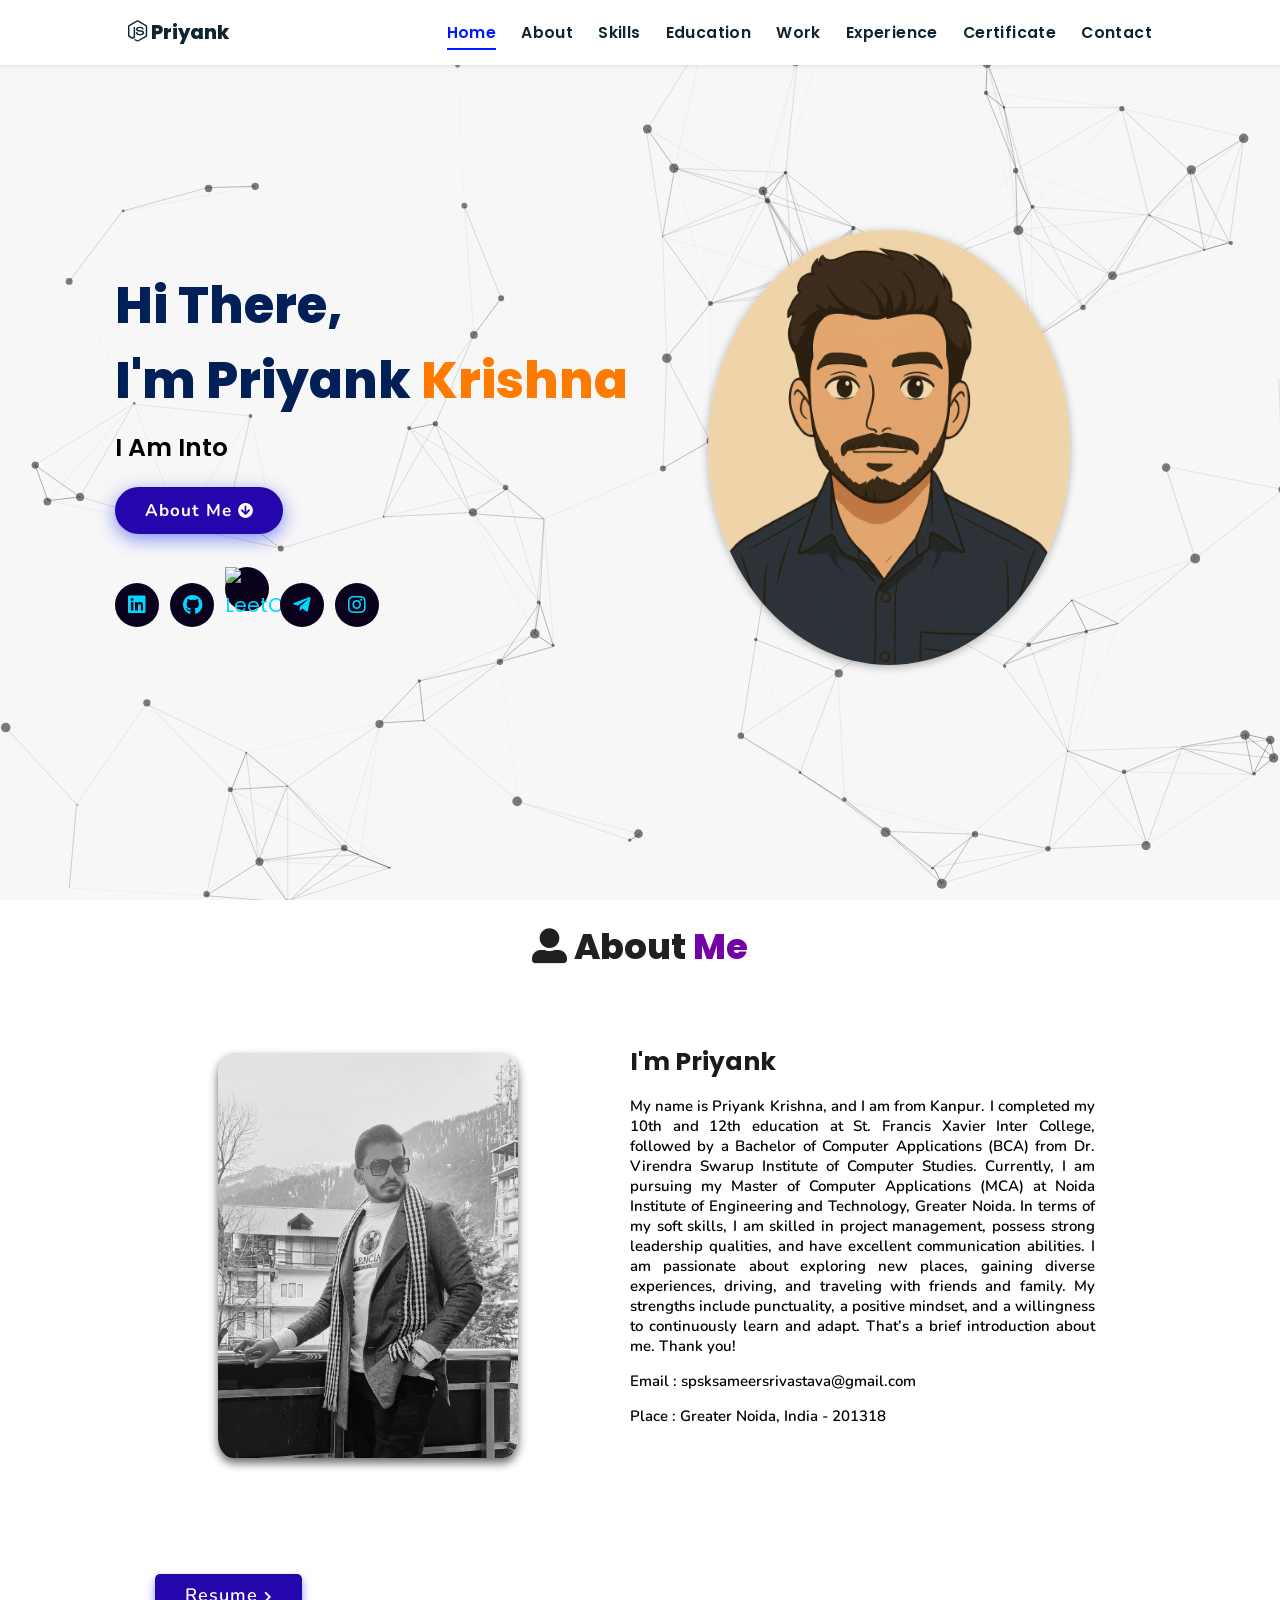
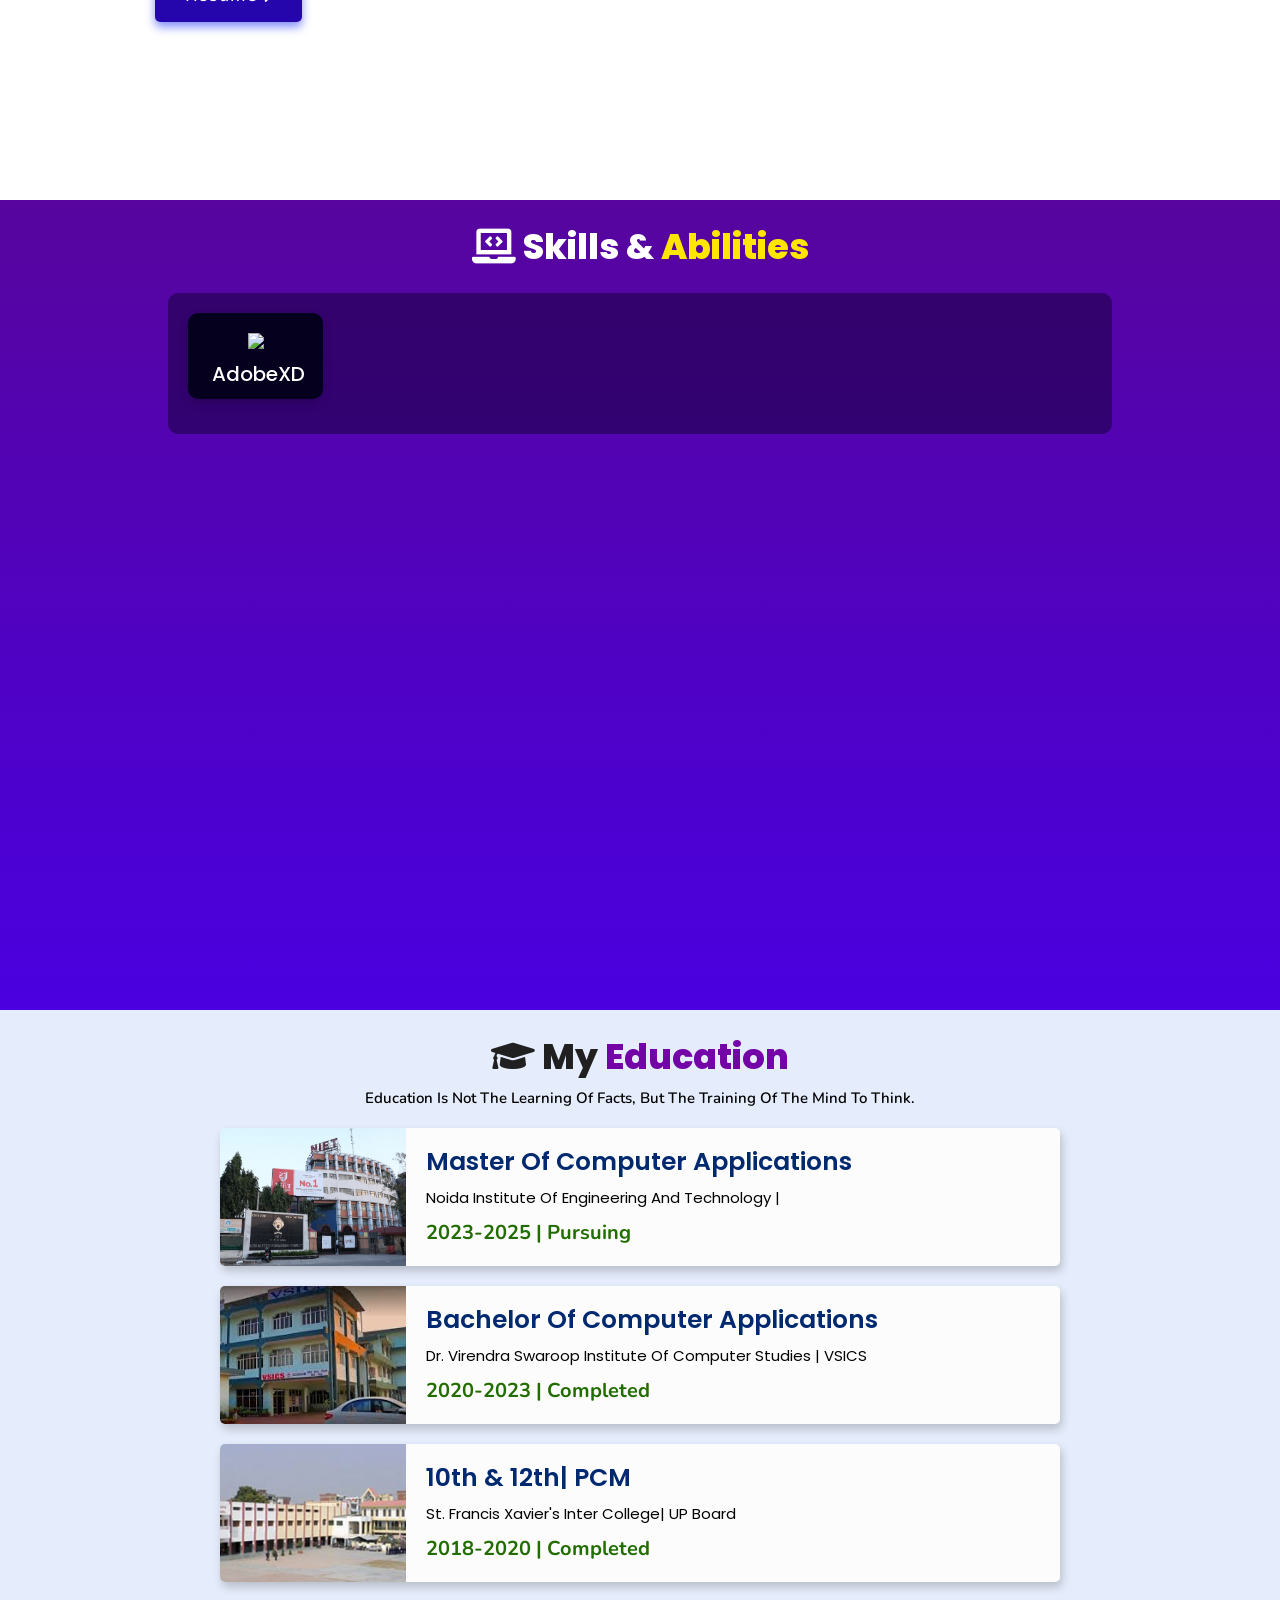
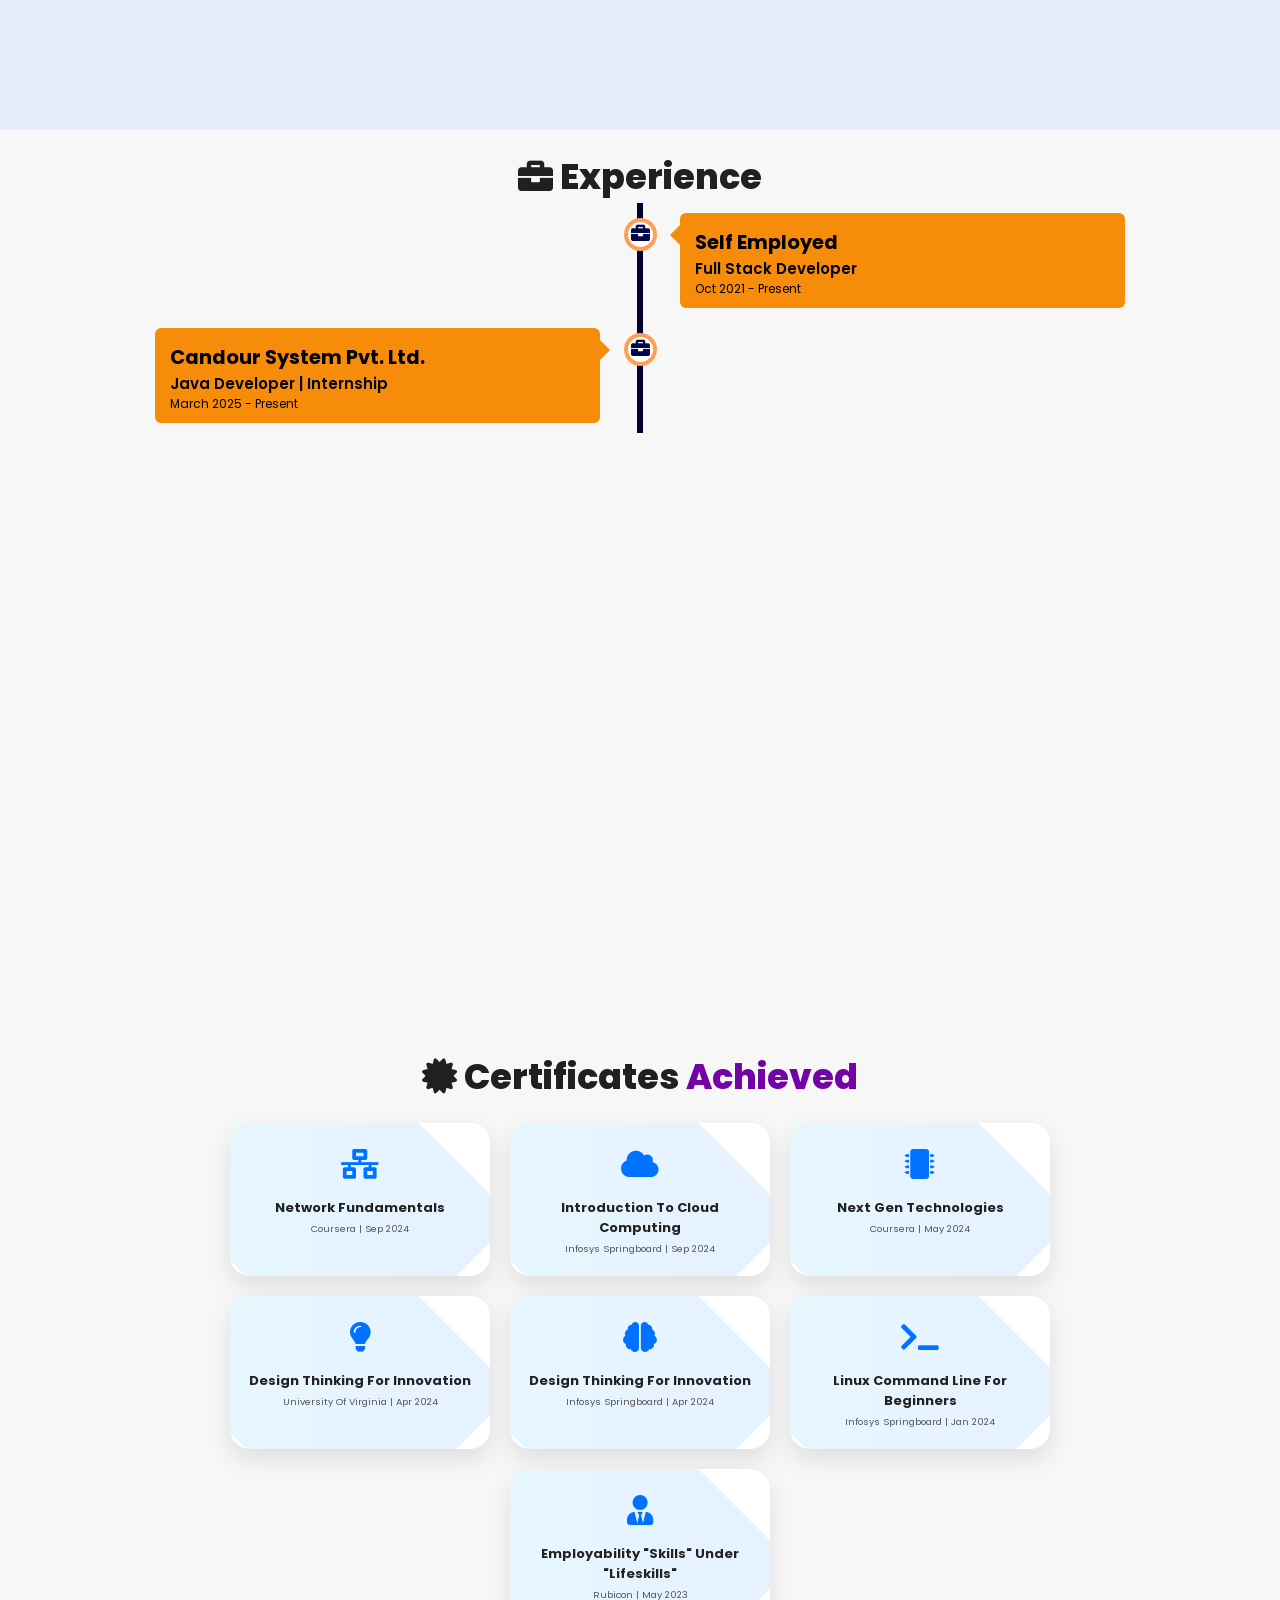
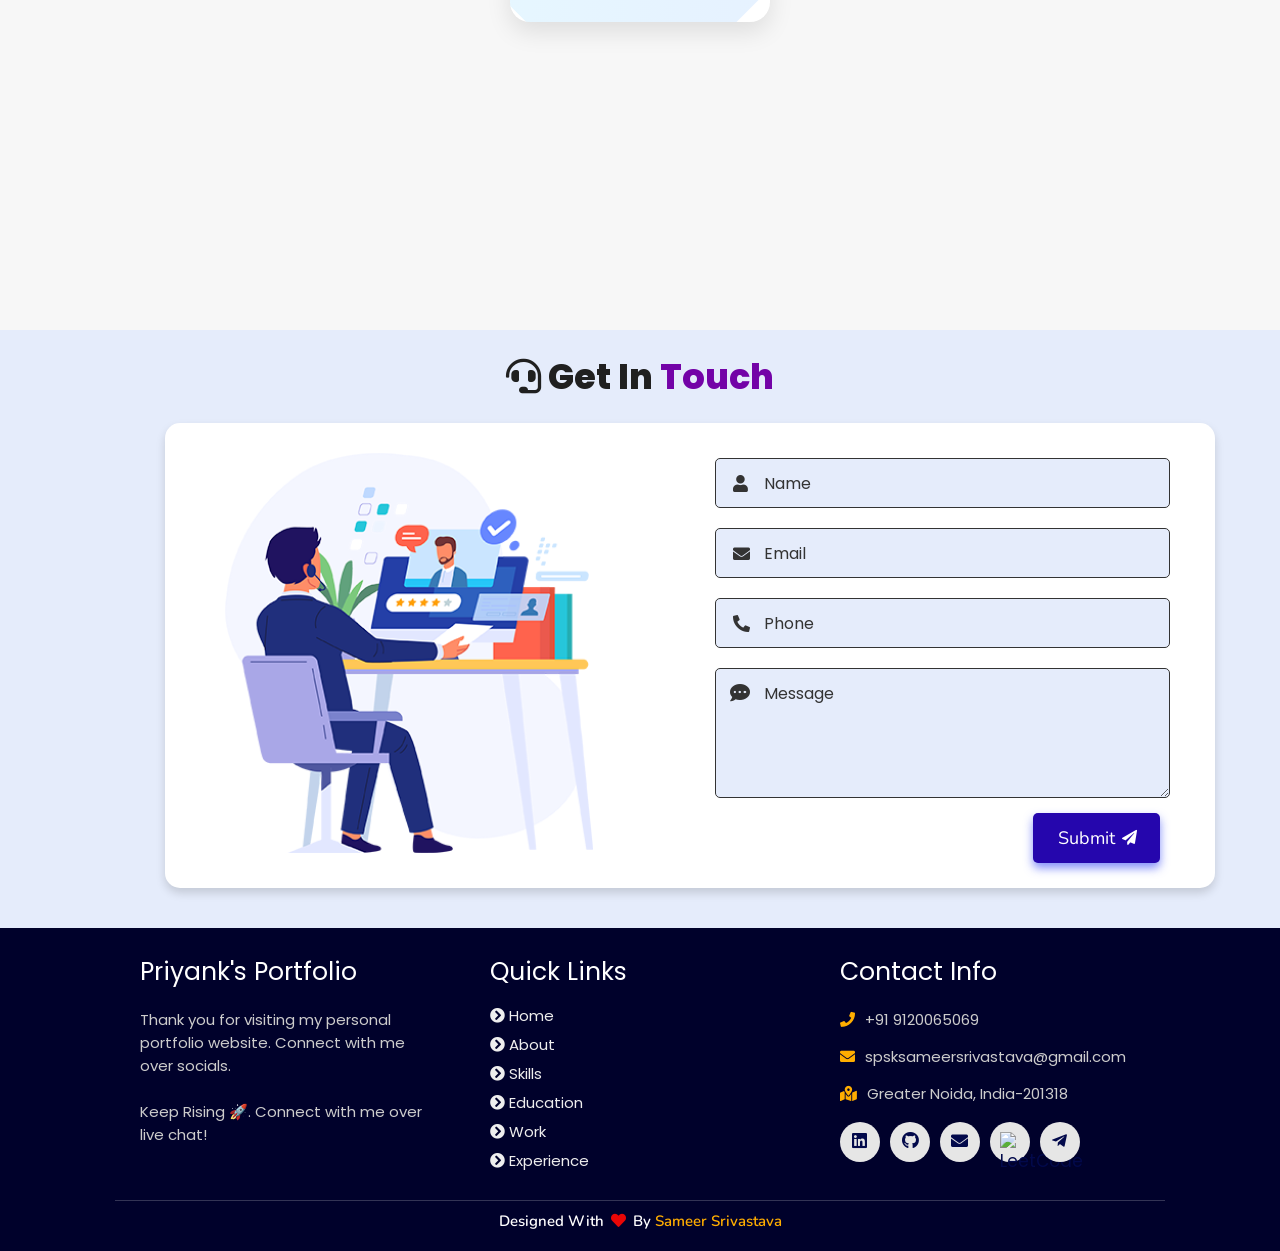
==== index.html @ 1ceea493 "Initail Comment" ====
<!DOCTYPE html>
<html lang="en">
  <head>
    <meta charset="UTF-8" />
    <meta http-equiv="X-UA-Compatible" content="IE=edge" />
    <meta name="viewport" content="width=device-width, initial-scale=1.0" />
    <meta
      name="keywords"
      content="Priyank Krishna, portfolio, Priyank, full stack dev, personal portfolio lifecodes, portfolio design, portfolio website, personal portfolio"
    />
    <meta
      name="description"
      content="Welcome to Priyank's Portfolio. Full-Stack Developer and Web Developer and "
    />
    <!-- Custom CSS -->
    <link rel="stylesheet" href="./assets/css/style.css" />
    <!-- Font Awesome -->
    <link
      rel="stylesheet"
      href="https://cdnjs.cloudflare.com/ajax/libs/font-awesome/5.15.3/css/all.min.css"
      integrity="sha512-iBBXm8fW90+nuLcSKlbmrPcLa0OT92xO1BIsZ+ywDWZCvqsWgccV3gFoRBv0z+8dLJgyAHIhR35VZc2oM/gI1w=="
      crossorigin="anonymous"
      referrerpolicy="no-referrer"
    />
    <!-- Favicon -->
    <link
      id="favicon"
      rel="shortcut icon"
      href="./assets/images/favicon.png"
      type="image/x-png"
    />
    <title>Portfolio | Priyank Krishna</title>
  </head>
  <body>
    <!-- pre loader -->
    <!--<div class="loader-container">
  <img draggable="false" src="./assets/images/preloader.gif" alt="">
</div>-->

    <!-- navbar starts -->
    <header>
      <a href="#" class="logo"><i class="fab fa-node-js"></i> Priyank</a>

      <div id="menu" class="fas fa-bars"></div>
      <nav class="navbar">
        <ul>
          <li><a class="active" href="#home">Home</a></li>
          <li><a href="#about">About</a></li>
          <li><a href="#skills">Skills</a></li>
          <li><a href="#education">Education</a></li>
          <li><a href="#work">Work</a></li>
          <li><a href="#experience">Experience</a></li>
          <li><a href="#certificate">Certificate</a></li>
          <li><a href="#contact">Contact</a></li>
        </ul>
      </nav>
    </header>
    <!-- navbar ends -->

    <!-- hero section starts -->
    <section class="home" id="home">
      <div id="particles-js"></div>

      <div class="content">
        <h2>
          Hi There,<br />
          I'm Priyank <span>Krishna</span>
        </h2>
        <p>i am into <span class="typing-text"></span></p>
        <a href="#about" class="btn"
          ><span>About Me</span>
          <i class="fas fa-arrow-circle-down"></i>
        </a>
        <div class="socials">
          <ul class="social-icons">
            <li>
              <a
                class="linkedin"
                aria-label="LinkedIn"
                href="https://www.linkedin.com/in/priyank-krishna-/"
                target="_blank"
                ><i class="fab fa-linkedin"></i
              ></a>
            </li>
            <li>
              <a
                class="github"
                aria-label="GitHub"
                href="https://github.com/Priyank-Krishna"
                target="_blank"
                ><i class="fab fa-github"></i
              ></a>
            </li>
            <li>
              <a
                class="leetcode"
                aria-label="LeetCode"
                href="https://leetcode.com/u/priyankklrishna/"
                target="_blank"
              >
                <img
                  src="https://upload.wikimedia.org/wikipedia/commons/1/19/LeetCode_logo_black.png"
                  alt="LeetCode"
                  style="width: 20px; height: 20px"
                />
              </a>
            </li>

            <li>
              <a
                class="telegram"
                aria-label="Telegram"
                href="https://t.me/lifecode5"
                target="_blank"
                ><i class="fab fa-telegram-plane"></i
              ></a>
            </li>
            <li>
              <a
                class="instagram"
                aria-label="Instagram"
                href="https://www.instagram.com/priyank_krishna_16?igsh=a3lndGtyMGg0MXRq"
                target="_blank"
                ><i class="fab fa-instagram"></i
              ></a>
            </li>
          </ul>
        </div>
      </div>
      <div class="image">
        <img
          draggable="false"
          class="tilt"
          src="./assets/images/hero.png"
          alt=""
        />
      </div>
    </section>
    <!-- hero section ends -->

    <!-- about section starts -->
    <section class="about" id="about">
      <h2 class="heading">
        <i class="fas fa-user-alt"></i> About <span>Me</span>
      </h2>

      <div class="row">
        <div class="image">
          <img
            draggable="false"
            class="tilt"
            src="./assets/images/profile4.jpg"
            alt="priyank"
          />
        </div>
        <div class="content">
          <h3>I'm Priyank</h3>
          <span class="tag"></span>

          <p style="text-align: justify;">
            My name is Priyank Krishna, and I am from Kanpur. I completed my
            10th and 12th education at St. Francis Xavier Inter College,
            followed by a Bachelor of Computer Applications (BCA) from Dr.
            Virendra Swarup Institute of Computer Studies. Currently, I am
            pursuing my Master of Computer Applications (MCA) at Noida Institute
            of Engineering and Technology, Greater Noida. In terms of my soft
            skills, I am skilled in project management, possess strong
            leadership qualities, and have excellent communication abilities. I
            am passionate about exploring new places, gaining diverse
            experiences, driving, and traveling with friends and family. My
            strengths include punctuality, a positive mindset, and a willingness
            to continuously learn and adapt. That’s a brief introduction about
            me. Thank you!
          </p>

            <div class="box">
              <p><span> Email : </span> spsksameersrivastava@gmail.com</p>
              <p><span> Place : </span> Greater Noida, India - 201318</p>
            </div>
          </div>

          <div class="resumebtn">
            <a
              href="https://drive.google.com/file/d/1qrjQkfUd9bnwvWEM8-CC9hZzn5_2dn0U/view?usp=drive_link"
              target="_blank"
              class="btn"
              ><span>Resume</span>
              <i class="fas fa-chevron-right"></i>
            </a>
          </div>
        </div>
      </div>
    </section>
   
    <!-- about section ends -->

 <section class="skills" id="skills">

    <h2 class="heading"><i class="fas fa-laptop-code"></i> Skills & <span>Abilities</span></h2>

    <div class="container">
          <div class="row" id="skillsContainer">

            <div class="bar">
              <div class="info">
                <img src="https://img.icons8.com/color/48/000000/adobe-xd.png"/>
                <span>AdobeXD</span>
              </div>
            </div>

      </div>
</section>
    <!-- skills section ends -->

    <!-- education section starts -->
    <section class="education" id="education">

  <h1 class="heading"><i class="fas fa-graduation-cap"></i> My <span>Education</span></h1>

    <p class="qoute">Education is not the learning of facts, but the training of the mind to think.</p>

    <div class="box-container">

    <div class="box">
        <div class="image">
        <img draggable="false" src="./assets/images/educat/college.jpg" alt="">
        </div>
        <div class="content">
        <h3>Master of Computer Applications</h3>
        <p>Noida Institute Of Engineering And Technology | </p>
        <h4>2023-2025 | Pursuing</h4>
        </div>
        
    </div>
    <div class="box">
      <div class="image">
      <img draggable="false" src="./assets/images/educat/school.jpeg" alt="">
      </div>
      <div class="content">
      <h3>Bachelor of Computer Applications</h3>
      <p>Dr. Virendra Swaroop Institute Of Computer Studies | VSICS</p>
      <h4>2020-2023 | Completed</h4>
      </div>
      
  </div>

    <div class="box">
      <div class="image">
      <img draggable="false" src="./assets/images/educat/xaviour.jpg" alt="">
      </div>
      <div class="content">
      <h3>10th & 12th| PCM</h3>
      <p>St. Francis Xavier's Inter College| UP Board</p>
      <h4>2018-2020 | Completed</h4>
      </div>
    </div>

</div>
</section>
    <!-- education section ends -->

    <!-- work project section starts
    <section class="work" id="work">

  <h2 class="heading"><i class="fas fa-laptop-code"></i> Projects <span>Made</span></h2>

  <div class="box-container">

    <div class="box tilt">
      <img draggable="false" src="./assets/images/projects/portfolio1.PNG" alt="" />
      <div class="content">
        <div class="tag">
        <h3>Portfolio Website</h3>
        </div>
        <div class="desc">
          <p>Personal portfolio website. Don't need much info about it, just scroll down. You're here only!</p>
          <div class="btns">
            <a href="#" class="btn" target="_blank"><i class="fas fa-eye"></i> View</a>
            <a href="https://github.com/jigar-sable/Portfolio-Website" class="btn" target="_blank">Code <i class="fas fa-code"></i></a>
          </div>
        </div>
      </div>
    </div>

</div>

<div class="viewall">
  <a href="/projects" class="btn"><span>View All</span>
    <i class="fas fa-arrow-right"></i>
</a>
</div>

</section>  -->
    <!-- work project section ends -->

<section class="experience" id="experience">

    <h2 class="heading"><i class="fas fa-briefcase"></i> Experience </h2>

    <div class="timeline">

      <div class="container right">
        <div class="content">
          <div class="tag">
            <h2>Self Employed</h2>
          </div>
          <div class="desc">
              <h3>Full Stack Developer</h3>
              <p>Oct 2021 - present</p>
          </div>
        </div>
      </div>

      <div class="container left">
        <div class="content">
          <div class="tag">
            <h2>Candour System Pvt. Ltd.</h2>
          </div>
          <div class="desc">
              <h3>Java Developer | Internship</h3>
              <p>March 2025 - Present</p>
          </div>
        </div>
      </div>
      </div>
  
    </section>

    <!-- experience section ends -->

    <!-- certificates section starts -->
     <section class="Certificate" id="Certificate">

  <h2 class="heading"><i class="fas fa-certificate"></i> Certificates <span>Achieved</span></h2>

  <div class="certificates-container">

    <div class="certificate-card" data-aos="zoom-in" data-aos-delay="100">
      <div class="icon"><i class="fas fa-network-wired"></i></div>
      <div class="info">
        <h3>Network Fundamentals</h3>
        <p>Coursera | Sep 2024</p>
      </div>
    </div>

    <div class="certificate-card" data-aos="zoom-in-up" data-aos-delay="150">
      <div class="icon"><i class="fas fa-cloud"></i></div>
      <div class="info">
        <h3>Introduction to Cloud Computing</h3>
        <p>Infosys Springboard | Sep 2024</p>
      </div>
    </div>

    <div class="certificate-card" data-aos="zoom-in-left" data-aos-delay="200">
      <div class="icon"><i class="fas fa-microchip"></i></div>
      <div class="info">
        <h3>Next Gen Technologies</h3>
        <p>Coursera | May 2024</p>
      </div>
    </div>

    <div class="certificate-card" data-aos="zoom-in-right" data-aos-delay="250">
      <div class="icon"><i class="fas fa-lightbulb"></i></div>
      <div class="info">
        <h3>Design Thinking for Innovation</h3>
        <p>University of Virginia | Apr 2024</p>
      </div>
    </div>

    <div class="certificate-card" data-aos="zoom-in-up" data-aos-delay="300">
      <div class="icon"><i class="fas fa-brain"></i></div>
      <div class="info">
        <h3>Design Thinking for Innovation</h3>
        <p>Infosys Springboard | Apr 2024</p>
      </div>
    </div>

    <div class="certificate-card" data-aos="zoom-in" data-aos-delay="350">
      <div class="icon"><i class="fas fa-terminal"></i></div>
      <div class="info">
        <h3>Linux Command Line for Beginners</h3>
        <p>Infosys Springboard | Jan 2024</p>
      </div>
    </div>

    <div class="certificate-card" data-aos="zoom-in-left" data-aos-delay="400">
      <div class="icon"><i class="fas fa-user-tie"></i></div>
      <div class="info">
        <h3>Employability "Skills" under "Lifeskills"</h3>
        <p>Rubicon | May 2023</p>
      </div>
    </section>
      
    


<!-- contact section starts -->
<section class="contact" id="contact">
  
  <h2 class="heading"><i class="fas fa-headset"></i> Get in <span>Touch</span></h2>

  <div class="container">
    <div class="content">
      <div class="image-box">
        <img draggable="false" src="./assets/images/contact1.png" alt="">
      </div>
    <form id="contact-form">
      
      <div class="form-group">
        <div class="field">
          <input type="text" name="name" placeholder="Name" required>
          <i class='fas fa-user'></i>
        </div>
        <div class="field">
          <input type="text" name="email" placeholder="Email" required>
          <i class='fas fa-envelope'></i>
        </div>
        <div class="field">
          <input type="text" name="phone" placeholder="Phone">
          <i class='fas fa-phone-alt'></i>
        </div>
        <div class="message">
        <textarea placeholder="Message" name="message" required></textarea>
        <i class="fas fa-comment-dots"></i>
        </div>
        </div>
      <div class="button-area">
        <button type="submit">
          Submit <i class="fa fa-paper-plane"></i></button>
      </div>
    </form>
  </div>
  </div>
</section>
<!-- contact section ends -->

    <!-- footer section starts -->
     <section class="footer">

  <div class="box-container">

      <div class="box">
          <h3>Priyank's Portfolio</h3>
          <p>Thank you for visiting my personal portfolio website. Connect with me over socials. <br/> <br/> Keep Rising 🚀. Connect with me over live chat!</p>
      </div>

      <div class="box">
          <h3>quick links</h3>
          <a href="#home"><i class="fas fa-chevron-circle-right"></i> home</a>
          <a href="#about"><i class="fas fa-chevron-circle-right"></i> about</a>
          <a href="#skills"><i class="fas fa-chevron-circle-right"></i> skills</a>
          <a href="#education"><i class="fas fa-chevron-circle-right"></i> education</a>
          <a href="#work"><i class="fas fa-chevron-circle-right"></i> work</a>
          <a href="#experience"><i class="fas fa-chevron-circle-right"></i> experience</a>
      </div>

      <div class="box">
          <h3>contact info</h3>
          <p> <i class="fas fa-phone"></i>+91 9120065069</p>
          <p> <i class="fas fa-envelope"></i>spsksameersrivastava@gmail.com</p>
          <p> <i class="fas fa-map-marked-alt"></i>Greater Noida, India-201318</p>
          <div class="share">

              <a href="https://www.linkedin.com/in/priyank-krishna/" class="fab fa-linkedin" aria-label="LinkedIn" target="_blank"></a>
              <a href="https://github.com/Priyank-Krishna" class="fab fa-github" aria-label="GitHub" target="_blank"></a>
              <a href="https://mail.google.com/mail/u/1/#inbox" class="fas fa-envelope" aria-label="Mail" target="_blank"></a>
              <a class="leetcode" aria-label="LeetCode" href="https://leetcode.com/your-username" target="_blank">
                <img src="https://upload.wikimedia.org/wikipedia/commons/1/19/LeetCode_logo_black.png" alt="LeetCode" style="width:20px; height:20px;">
              </a>
            </li>
              <a href="https://t.me/lifecode5" class="fab fa-telegram-plane" aria-label="Telegram" target="_blank"></a>
          </div>
      </div>
  </div>

  <h1 class="credit">Designed with <i class="fa fa-heart pulse"></i> by <a href="https://www.linkedin.com/in/priyank-krishna-"> Sameer Srivastava</a></h1>

</section>
    <!-- footer section ends -->

    <!-- scroll top btn -->
    <a
      href="#home"
      aria-label="ScrollTop"
      class="fas fa-angle-up"
      id="scroll-top"
    ></a>
    <!-- scroll back to top -->

    <!-- ==== ALL MAJOR JAVASCRIPT CDNS STARTS ==== -->
    <!-- jquery cdn -->
    <script
      src="https://cdnjs.cloudflare.com/ajax/libs/jquery/3.6.0/jquery.min.js"
      integrity="sha512-894YE6QWD5I59HgZOGReFYm4dnWc1Qt5NtvYSaNcOP+u1T9qYdvdihz0PPSiiqn/+/3e7Jo4EaG7TubfWGUrMQ=="
      crossorigin="anonymous"
      referrerpolicy="no-referrer"
    ></script>

    <!-- typed.js cdn -->
    <script
      src="https://cdnjs.cloudflare.com/ajax/libs/typed.js/2.0.5/typed.min.js"
      integrity="sha512-1KbKusm/hAtkX5FScVR5G36wodIMnVd/aP04af06iyQTkD17szAMGNmxfNH+tEuFp3Og/P5G32L1qEC47CZbUQ=="
      crossorigin="anonymous"
      referrerpolicy="no-referrer"
    ></script>

    <!-- particle.js links -->
    <script src="./assets/js/particles.min.js"></script>
    <script src="./assets/js/app.js"></script>

    <!-- vanilla tilt.js links -->
    <script
      src="https://cdnjs.cloudflare.com/ajax/libs/vanilla-tilt/1.7.0/vanilla-tilt.min.js"
      integrity="sha512-SttpKhJqONuBVxbRcuH0wezjuX+BoFoli0yPsnrAADcHsQMW8rkR84ItFHGIkPvhnlRnE2FaifDOUw+EltbuHg=="
      crossorigin="anonymous"
      referrerpolicy="no-referrer"
    ></script>

    <!-- scroll reveal anim -->
    <script src="https://unpkg.com/scrollreveal"></script>

    <script
      type="text/javascript"
      src="https://cdn.jsdelivr.net/npm/emailjs-com@3/dist/email.min.js"
    ></script>

    <!-- ==== ALL MAJOR JAVASCRIPT CDNS ENDS ==== -->

    <script src="./assets/js/script.js"></script>
  </body>
</html>
---- assets/css/style.css ----
@import url("https://fonts.googleapis.com/css2?family=Poppins:wght@400;600;700&display=swap");
@import url("https://fonts.googleapis.com/css2?family=Nunito:ital,wght@0,300;0,400;0,600;0,700;1,300;1,400&display=swap");

* {
  margin: 0;
  padding: 0;
  box-sizing: border-box;
  text-decoration: none;
  outline: none;
  border: none;
  text-transform: capitalize;
  transition: all 0.2s linear;
}
html {
  font-size: 62.5%;
  overflow-x: hidden;
  scroll-behavior: smooth;
}
body {
  background: #f7f7f7;
  font-family: "Poppins", sans-serif;
}

*::selection {
  background: #2b3dda;
  color: #fff;
}

html {
  font-size: 62.5%;
  overflow-x: hidden;
}
html::-webkit-scrollbar {
  width: 0.8rem;
}
html::-webkit-scrollbar-track {
  background: rgb(235, 202, 245);
}
html::-webkit-scrollbar-thumb {
  background: #420177;
}

/* pre loader start */
.loader-container {
  position: fixed;
  top: 0;
  left: 0;
  z-index: 10000;
  background: #e6eff1;
  display: flex;
  align-items: center;
  justify-content: center;
  height: 100%;
  width: 100%;
}
.loader-container.fade-out {
  top: -120%;
}
/* pre loader end */

/* navbar starts */
header {
  position: fixed;
  top: 0;
  left: 0;
  right: 0;
  z-index: 1000;
  display: flex;
  align-items: center;
  justify-content: space-between;
  padding: 1.7rem 10%;
  height: 6.5rem;
  background-color: #fff;
  box-shadow: 0 1px 4px rgba(146, 161, 176, 0.3);
}
section {
  min-height: 100vh;
  padding: 2rem 9%;
}
.heading {
  font-size: 3.5rem;
  color: rgb(32, 32, 32);
  font-weight: 800;
  text-align: center;
}
.heading span {
  color: rgb(115, 3, 167);
}
header .logo {
  font-size: 1.9rem;
  font-weight: 800;
  text-decoration: none;
  color: #0e2431;
}
header .logo i {
  font-size: 2.2rem;
}
header .logo:hover {
  color: #fc8c05;
}
header .navbar ul {
  list-style: none;
  display: flex;
  justify-content: center;
  align-items: center;
}
header .navbar li {
  margin-left: 2.5rem;
}
header .navbar ul li a {
  font-size: 1.57rem;
  color: #0e2431;
  font-weight: 600;
  text-decoration: none;
  letter-spacing: 0.04rem;
  transition: 0.2s;
}
header .navbar ul li a.active,
header .navbar ul li a:hover {
  color: #011aff;
  border-bottom: 0.2rem solid #011aff;
  padding: 0.5rem 0;
}
/* navbar ends */

/* hamburger icon starts*/
#menu {
  font-size: 3rem;
  cursor: pointer;
  color: rgb(24, 2, 63);
  display: none;
}
@media (max-width: 768px) {
  #menu {
    display: block;
  }
  header .navbar {
    position: fixed;
    top: 6.5rem;
    right: -120%;
    width: 75%;
    height: 100%;
    text-align: left;
    align-items: flex-start;
    background-color: #0e0f31;
  }
  header .navbar ul {
    flex-flow: column;
    padding: 1rem;
  }
  header .navbar ul li {
    text-align: center;
    width: 100%;
    margin: 1rem 0;
    border-radius: 0.5rem;
    width: 26rem;
  }
  header .navbar ul li a {
    display: block;
    padding: 1rem;
    text-align: left;
    color: #fff;
    font-size: 2rem;
  }
  header .navbar ul li a.active,
  header .navbar ul li a:hover {
    padding: 1rem;
    color: #fff;
    border-radius: 0.5rem;
    border-bottom: 0.5rem solid #011aff;
  }
  .fa-times {
    transform: rotate(180deg);
  }
  header .navbar.nav-toggle {
    right: 0;
  }
}
/* hamburger icon ends */

/* hero section starts*/
.home {
  position: relative;
  display: flex;
  flex-wrap: wrap;
  gap: 1.5rem;
  min-height: 100vh;
  align-items: center;
}
.home #particles-js {
  position: absolute;
  top: 0;
  left: 0;
  height: 100%;
  width: 100%;
}
.home::before {
  content: "";
  position: absolute;
  top: 0;
  left: 0;
  height: 100%;
  width: 100%;
}
.home .content {
  flex: 1 1 40rem;
  padding-top: 1rem;
  z-index: 1;
}
.home .image {
  flex: 1 1 40rem;
  z-index: 1;
}
.home .image img {
  width: 70%;
  margin-left: 6rem;
  border-radius: 50%;
  box-shadow: 0 2px 8px rgba(0, 0, 0, 0.3);
  cursor: pointer;
}
.home .image img:hover {
  box-shadow: 0 5px 15px rgba(0, 0, 0, 0.5);
}
.home .content h2 {
  font-size: 5rem;
  font-weight: 800;
  color: #002057;
}
.home .content h2 span {
  font-size: 5rem;
  font-weight: 800;
  color: #ff7b00;
}
.home .content p {
  font-size: 2.5rem;
  color: #000;
  font-weight: 600;
  padding: 1rem 0;
}
.home .content p span {
  font-size: 2.5rem;
  color: rgb(148, 8, 8);
  font-weight: 600;
  padding: 1rem 0;
}
.home .btn {
  margin-top: 1rem;
  position: absolute;
  line-height: 0;
  padding: 1.6rem 3rem;
  border-radius: 4em;
  transition: 0.5s;
  color: #fff;
  background: #2506ad;
  box-shadow: 0px 5px 18px rgba(48, 68, 247, 0.6);
  font-family: "Nunito", sans-serif;
}
.home .btn span {
  font-weight: 700;
  font-size: 1.7rem;
  letter-spacing: 0.1rem;
}
.home .btn i {
  margin-left: 0.3rem;
  font-size: 1.5rem;
  transition: 0.3s;
}
.home .btn:hover {
  background: #1a047e;
}
.home .btn:hover i {
  transform: translateX(5px);
}
/* social icons start */
.socials {
  position: relative;
  margin-top: 9rem;
}
.socials .social-icons {
  padding-left: 0;
  margin-bottom: 0;
  list-style: none;
}
.socials .social-icons li {
  display: inline-block;
  margin-bottom: 14px;
}
.social-icons a {
  font-size: 2rem;
  display: inline-block;
  line-height: 44px;
  color: #00d9ff;
  background-color: #09011b;
  width: 44px;
  height: 44px;
  text-align: center;
  margin-right: 8px;
  border-radius: 100%;
  -webkit-transition: all 0.2s linear;
  -o-transition: all 0.2s linear;
  transition: all 0.2s linear;
}
.social-icons a:active,
.social-icons a:focus,
.social-icons a:hover {
  color: #fff;
  background-color: #0685da;
}
.social-icons a.github:hover {
  background-color: #0e0e0e;
}
.social-icons a.twitter:hover {
  background-color: #00aced;
}
.social-icons a.linkedin:hover {
  background-color: #007bb6;
}
.social-icons a.dev:hover {
  background-color: #070707;
}
.social-icons a.instagram:hover {
  background-color: #ee00da;
}
/* social icons end */

/* hero media queries starts*/
@media (max-width: 450px) {
  .home .btn {
    margin: 4rem 0;
  }
  .socials {
    margin-top: 12rem;
  }
  .home .image img {
    margin-top: -12rem;
  }
  .home .content p {
    font-size: 2.2rem;
  }
  .home .content p span {
    font-size: 2.2rem;
  }
}
/* hero media queries ends*/
/* hero section end */

/* about section starts */
.about {
  background: rgb(255, 255, 255);
}
.about .row {
  display: flex;
  flex-direction: row;
  gap: 2rem;
  flex-wrap: wrap;
  padding: 4rem;
}
.about .row .image {
  text-align: center;
  flex: 1 1 35rem;
}
.about .row .image img {
  margin: 4rem;
  width: 30rem;
  height: auto;
  border-radius: 5%;
  box-shadow: 0 5px 10px rgba(0, 0, 0, 0.6);
  mix-blend-mode: luminosity;
  transition: 0.3s;
  cursor: pointer;
}
.about .row .image img:hover {
  mix-blend-mode: normal;
}
.about .row .content {
  flex: 1 1 45rem;
  padding: 3rem;
}
.about .row .content h3 {
  color: rgb(27, 27, 27);
  font-size: 2.5rem;
}
.about .row .content .tag {
  font-size: 1.4rem;
  color: #020133;
  font-weight: 600;
  margin-top: 1rem;
}
.about .row .content p {
  font-size: 1.5rem;
  margin-top: 1.5rem;
  font-family: "Nunito";
  font-weight: 600;
  text-transform: none;
}
.about .row .content .box-container {
  display: flex;
  flex-wrap: wrap;
  gap: 1.5rem;
  font-family: "Nunito";
  font-weight: 600;
}
.about .row .content .box-container .box p {
  text-transform: none;
}
.about .row .content .box-container .box p span {
  color: #011aff;
}
.resumebtn {
  margin-top: 6rem;
}
.resumebtn .btn {
  padding: 1.7rem 3rem;
  border-radius: 0.5em;
  transition: 0.3s;
  color: #fff;
  background: #2506ad;
  box-shadow: 0px 5px 10px rgba(48, 68, 247, 0.6);
  font-family: "Nunito", sans-serif;
}
.resumebtn .btn span {
  font-weight: 600;
  font-size: 1.8rem;
  letter-spacing: 0.1rem;
}
.resumebtn .btn i {
  margin-left: 0.3rem;
  font-size: 1.2rem;
  transition: 0.3s;
}
.resumebtn .btn:hover {
  background: #1a047e;
}
.resumebtn .btn:hover i {
  transform: translateX(5px);
}
/* about media queries starts*/
@media screen and (max-width: 600px) {
  .about .row .image {
    margin-top: 2rem;
  }
  .about .row .image img {
    margin: 0 auto;
    width: 80%;
    mix-blend-mode: normal;
  }
  .about .row {
    padding: 0.5rem;
    margin-bottom: 7rem;
  }
  .about .row .content {
    padding: 1rem;
  }
  .about .row .content .box-container {
    gap: 0;
  }
}
/* about media queries ends*/
/* about section ends */

/* skills section starts */
.skills {
  min-height: 90vh;
  background: linear-gradient(to bottom, #57059e, #4a00e0);
}
.skills h2 {
  color: #fff;
}
.skills .heading span {
  color: rgb(255, 230, 0);
}
.skills .container {
  background: rgba(0, 0, 22, 0.4);
  color: #fff;
  border-radius: 1rem;
  padding: 2rem;
  width: 90%;
  margin: auto;
  margin-top: 2rem;
}
.skills .container .row {
  display: grid;
  grid-template-columns: repeat(6, 1fr);
  flex-wrap: wrap;
  gap: 1.8rem;
}
.skills .container .bar {
  margin-bottom: 15px;
  padding: 10px;
  border-radius: 1rem;
  box-shadow: 0 4px 10px rgba(0, 0, 0, 0.2);
  background: rgba(0, 0, 22, 0.9);
  transition: 0.2s;
}
.skills .container .bar:hover {
  box-shadow: 0 8px 10px rgba(0, 2, 68, 0.8) !important;
  background-color: rgba(0, 0, 0, 0.9) !important;
}
.skills .container .bar .info {
  display: flex;
  flex-direction: column;
  align-items: center;
  gap: 1rem;
  margin-top: 1rem;
}
.skills .container .bar .info i {
  font-size: 4rem;
}
.skills .container .bar .info span {
  font-size: 2rem;
  font-weight: 500;
  font-family: "Poppins";
  margin-left: 0.5rem;
}
/* skills media queries starts*/
@media screen and (max-width: 600px) {
  .skills .container {
    padding: 0;
    margin: 0;
  }
  .skills .container .row {
    grid-template-columns: repeat(2, 1fr);
    margin: 1rem;
    padding: 2rem 0.2rem 2rem 0.2rem;
    gap: 1rem;
  }
  .skills .container {
    margin-top: 5px;
    width: 100%;
  }
}
/* skills media queries ends*/
/* skills section ends */

/* education section starts */
.education {
  background: #e5ecfb;
  min-height: 80vh;
}
.education .qoute {
  font-size: 1.5rem;
  text-align: center;
  font-family: "Nunito", sans-serif;
  font-weight: 600;
  margin-top: 0.5rem;
}
.education .box-container {
  display: flex;
  flex-wrap: wrap;
  justify-content: center;
  align-items: center;
  flex-direction: column;
}
.education .box-container .box {
  display: flex;
  flex-direction: row;
  width: 80%;
  border-radius: 0.5rem;
  box-shadow: 0.2rem 0.5rem 1rem rgba(0, 0, 0, 0.2);
  text-align: center;
  position: relative;
  margin-top: 2rem;
  overflow: hidden;
  transition: 0.3s;
  background: rgb(252, 252, 252);
}
.education .box-container .box:hover {
  transform: scale(1.03);
  box-shadow: 1rem 0.5rem 1.2rem rgba(0, 0, 0, 0.3);
}
.education .box-container .box .image {
  flex: 1 1 20rem;
  width: 100%;
}
.education .box-container .box img {
  object-fit: cover;
  position: relative;
  width: 100%;
  height: 100%;
}
.education .box-container .box .content {
  position: relative;
  display: flex;
  flex-direction: column;
  padding: 1rem;
  flex-wrap: wrap;
  flex: 1 1 70rem;
}
.education .box-container .box .content h3 {
  font-size: 2.5rem;
  color: #012970;
  padding: 0.5rem 0;
  font-weight: 600;
  text-align: left;
  margin-left: 1rem;
}
.education .box-container .box .content p {
  font-size: 1.5rem;
  margin-left: 1rem;
  text-align: left;
}
.education h4 {
  font-size: 2rem;
  color: rgb(34, 109, 0);
  text-align: left;
  margin: 1rem;
  font-family: "Nunito", sans-serif;
  font-weight: 700;
}

/* education media queries starts*/
@media screen and (max-width: 600px) {
  .education .box-container .box {
    flex-direction: column;
    width: 100%;
  }
  .education .box-container .box .image {
    width: 100%;
    height: 25rem;
  }
  .education .box-container .box img {
    width: 100%;
  }
  .education .box-container .box .content {
    position: relative;
    display: flex;
    flex-direction: column;
    padding: 1rem;
    flex-wrap: wrap;
    flex: 0;
  }
  .education .btns {
    margin-top: 2rem;
    margin-left: 1rem;
    margin-right: 1rem;
    flex-wrap: wrap;
  }
}
/* education media queries ends*/
/* education section ends */

/* work section starts */
.work {
  /* background: #010124; */
  background: linear-gradient(to bottom, #000031, #00002c);
}
.work h2 {
  color: #fff;
  padding: 1rem;
}
.work .heading span {
  color: rgb(255, 230, 0);
}
.work .box-container {
  display: flex;
  flex-wrap: wrap;
  gap: 1.5rem;
  margin: 2rem;
}
.work .box-container .box {
  flex: 1 1 30rem;
  border-radius: 0.5rem;
  box-shadow: 0 0.5rem 1rem rgba(0, 0, 0, 0.1);
  position: relative;
  overflow: hidden;
  height: 30rem;
}
.work .box-container .box img {
  height: 100%;
  width: 100%;
  object-fit: cover;
}
.work .box-container .box .content {
  height: 100%;
  width: 100%;
  position: absolute;
  top: 85%;
  left: 0;
  background: rgba(255, 255, 255, 0.9);
  display: flex;
  flex-direction: column;
}
.work .box-container .box .content .tag {
  display: flex;
  flex-direction: row;
  justify-content: space-between;
  align-items: center;
  height: 4.5rem;
  width: 100%;
  padding-left: 1rem;
  background: #ffd900;
}
.work .box-container .box .content .tag h3 {
  font-size: 2rem;
}
.work .box-container .box:hover .content {
  top: 25%;
}
.work .desc {
  margin: 2rem;
  display: flex;
  flex-direction: column;
  justify-content: center;
}
.work .desc p {
  font-size: 1.5rem;
}
.work .desc .btns {
  display: flex;
  justify-content: space-between;
  width: 100%;
  margin-top: 2rem;
}
.work .desc .btns .btn {
  line-height: 0;
  display: inline;
  padding: 1.5rem 2.5rem;
  border-radius: 0.5rem;
  font-size: 1.5rem;
  color: #fff;
  background: rgb(12, 12, 12);
  margin-right: 2rem;
}
.work .desc .btns .btn:hover {
  background: #310ae0f5;
}
.work .viewall {
  display: flex;
  justify-content: center;
}
.work .viewall .btn {
  position: relative;
  line-height: 0;
  padding: 1.6rem 3rem;
  border-radius: 0.5em;
  transition: 0.5s;
  color: rgb(255, 255, 255);
  font-weight: 700;
  border: 2px solid #fff;
  box-shadow: 0px 5px 10px rgba(65, 84, 241, 0.4);
  text-align: center;
}
.work .viewall .btn span {
  font-weight: 600;
  font-size: 1.7rem;
  font-family: "Nunito", sans-serif;
}
.work .viewall .btn i {
  margin-left: 0.3rem;
  font-size: 1.5rem;
  transition: 0.3s;
}
.work .viewall .btn:hover {
  background: #fff;
  color: #000;
}
.work .viewall .btn:hover i {
  transform: translateX(5px);
}
/* work section ends */

/* experience section starts */
.experience .timeline {
  position: relative;
  max-width: 1200px;
  margin: 0 auto;
}
.experience .timeline::after {
  content: "";
  position: absolute;
  width: 6px;
  background: #020133;
  top: 0;
  bottom: 0;
  left: 50%;
  margin-left: -3px;
  z-index: -2;
}
.experience .container {
  padding: 10px 40px;
  position: relative;
  background-color: inherit;
  width: 50%;
}
/*circles on timeline*/
.experience .container::after {
  content: "\f0b1";
  position: absolute;
  width: 25px;
  height: 25px;
  right: -17px;
  background-color: rgb(255, 255, 255);
  border: 4px solid #ff9f55;
  top: 15px;
  border-radius: 50%;
  z-index: 100;
  font-size: 1.89rem;
  text-align: center;
  font-weight: 600;
  color: #02094b;
  font-family: "Font Awesome\ 5 Free";
}
.experience .left {
  left: 0;
}
.experience .right {
  left: 50%;
}
/* arrows pointing right */
.experience .left::before {
  content: " ";
  height: 0;
  position: absolute;
  top: 22px;
  width: 0;
  z-index: 1;
  right: 30px;
  border: medium solid #f68c09;
  border-width: 10px 0 10px 10px;
  border-color: transparent transparent transparent #f68c09;
}
/* arrows pointing left  */
.experience .right::before {
  content: " ";
  height: 0;
  position: absolute;
  top: 22px;
  width: 0;
  z-index: 1;
  left: 30px;
  border: medium solid #f68c09;
  border-width: 10px 10px 10px 0;
  border-color: transparent #f68c09 transparent transparent;
}
.experience .right::after {
  left: -16px;
}
.experience .content {
  background-color: #f68c09;
  position: relative;
  border-radius: 6px;
}
.experience .content .tag {
  font-size: 1.3rem;
  padding-top: 1.5rem;
  padding-left: 1.5rem;
}
.experience .content .desc {
  margin-left: 1.5rem;
  padding-bottom: 1rem;
}
.experience .content .desc h3 {
  font-size: 1.5rem;
  font-weight: 600;
}
.experience .content .desc p {
  font-size: 1.2rem;
}
/* view all button */
.morebtn {
  display: flex;
  justify-content: center;
}
.morebtn .btn {
  position: relative;
  line-height: 0;
  padding: 1.6rem 3rem;
  border-radius: 0.5em;
  transition: 0.5s;
  color: #fff;
  background: #2506ad;
  box-shadow: 0px 5px 10px rgba(48, 68, 247, 0.6);
  text-align: center;
}
.morebtn .btn span {
  font-weight: 600;
  font-size: 1.7rem;
  font-family: "Nunito", sans-serif;
}
.morebtn .btn i {
  margin-left: 0.3rem;
  font-size: 1.5rem;
  transition: 0.3s;
}
.morebtn .btn:hover {
  background: #1a047e;
}
.morebtn .btn:hover i {
  transform: translateX(5px);
}

/* Media queries - Responsive timeline on screens less than 600px wide */
@media screen and (max-width: 600px) {
  .experience {
    min-height: 80vh;
  }
  .experience .timeline {
    margin-top: 2rem;
  }
  .experience .timeline::after {
    left: 31px;
  }
  .experience .container {
    width: 100%;
    padding-left: 8rem;
    padding-right: 2rem;
  }
  .experience .container::after {
    font-size: 2.2rem;
  }
  .experience .container::before {
    left: 61px;
    border: medium solid #f68c09;
    border-width: 10px 10px 10px 0;
    border-color: transparent #f68c09 transparent transparent;
  }
  .experience .left::after {
    left: 15px;
  }
  .experience .right::after {
    left: 15px;
  }
  .experience .right {
    left: 0%;
  }
  .morebtn {
    margin-top: 3rem;
  }
}

/* experience media queries ends */
/* experience section ends */


/* Certificate section styles */
.certificates-container {
  display: flex;
  flex-wrap: wrap;
  justify-content: center;
  gap: 2rem;
  padding: 2rem 1rem;
}

.certificate-card {
  position: relative;
  background: #fff;
  border-radius: 20px;
  width: 260px;
  padding: 2rem 1rem;
  text-align: center;
  box-shadow: 0 10px 25px rgba(0, 0, 0, 0.1);
  overflow: hidden;
  transition: transform 0.4s ease, box-shadow 0.4s ease;
  z-index: 1;
}

.certificate-card::before {
  content: "";
  position: absolute;
  width: 150%;
  height: 150%;
  background: linear-gradient(45deg, #00c6ff, #0072ff);
  top: -50%;
  left: -50%;
  transform: rotate(45deg);
  transition: all 0.6s ease-in-out;
  z-index: 0;
  opacity: 0.1;
}

.certificate-card:hover::before {
  top: -30%;
  left: -30%;
  opacity: 0.25;
}

.certificate-card:hover {
  transform: scale(1.07) rotateZ(-1deg);
  box-shadow: 0 15px 40px rgba(0, 114, 255, 0.3);
}

.certificate-card .icon {
  font-size: 3rem;
  color: #0072ff;
  margin-bottom: 1rem;
  z-index: 1;
  position: relative;
  transition: transform 0.3s ease;
}

.certificate-card:hover .icon {
  transform: scale(1.2);
}

.certificate-card .info {
  z-index: 1;
  position: relative;
}

.certificate-card .info h3 {
  font-size: 1.3rem;
  color: #222;
  margin-bottom: 0.4rem;
}

.certificate-card .info p {
  font-size: 0.95rem;
  color: #555;
}

/* Optional: Animate card entry */
[data-aos] {
  will-change: transform, opacity;
}

/* contact section starts */
.contact {
  background: #e5ecfb;
  min-height: 60vh;
}
.contact .container {
  max-width: 1050px;
  width: 100%;
  background: #fff;
  border-radius: 1.5rem;
  margin: 2rem 5rem;
  box-shadow: 0 5px 10px rgba(0, 0, 0, 0.15);
}
.contact .container .content {
  display: flex;
  align-items: center;
  justify-content: space-between;
  padding: 2.5rem 2rem;
}
.contact .content .image-box {
  max-width: 60%;
  margin-left: 4rem;
}
.contact .content .image-box img {
  width: 100%;
  height: 40rem;
  position: relative;
}
.contact .content form {
  width: 45%;
  margin-right: 3.5rem;
}
form .form-group {
  display: flex;
  flex-direction: column;
  justify-content: center;
}
.form-group .field {
  height: 50px;
  display: flex;
  position: relative;
  margin: 1rem;
  width: 100%;
}
form i {
  position: absolute;
  top: 50%;
  left: 18px;
  color: rgb(51, 51, 51);
  font-size: 17px;
  pointer-events: none;
  transform: translateY(-50%);
}
form .field input,
form .message textarea {
  width: 100%;
  height: 100%;
  outline: none;
  padding: 0 16px 0 48px;
  font-size: 16px;
  font-family: "Poppins", sans-serif;
  border-radius: 5px;
  border: 1px solid rgb(51, 51, 51);
  background: #e5ecfb;
}
.field input::placeholder,
.message textarea::placeholder {
  color: rgb(51, 51, 51);
}
.field input:focus,
.message textarea:focus {
  padding-left: 47px;
  border: 2px solid rgb(115, 3, 167);
}
.field input:focus ~ i,
.message textarea:focus ~ i {
  color: rgb(115, 3, 167);
}
form .message {
  position: relative;
  margin: 1rem;
  width: 100%;
}
form .message i {
  top: 25px;
  font-size: 20px;
  left: 15px;
}
form .message textarea {
  min-height: 130px;
  max-height: 230px;
  max-width: 100%;
  min-width: 100%;
  padding: 12px 20px 0 48px;
}
form .message textarea::-webkit-scrollbar {
  width: 0px;
}
form .button-area {
  display: flex;
  float: right;
  flex-direction: row-reverse;
}
.button-area button {
  color: #fff;
  border: none;
  outline: none;
  font-size: 1.8rem;
  cursor: pointer;
  border-radius: 5px;
  padding: 13px 25px;
  background: #2506ad;
  box-shadow: 0px 5px 10px rgba(48, 68, 247, 0.6);
  transition: 0.3s ease;
  font-family: "Nunito", sans-serif;
}
.button-area button:hover {
  background: #421cecf5;
}
.button-area span {
  font-size: 17px;
  padding: 1rem;
  display: none;
}
.button-area button i {
  position: relative;
  top: 6px;
  left: 2px;
  font-size: 1.5rem;
  transition: 0.3s;
  color: #fff;
}
.button-area button:hover i {
  left: 8px;
}


/* contact section media queries starts */
@media (max-width: 900px) {
  .contact {
    min-height: 70vh;
  }
  .contact .container {
    margin: 3rem 0 2rem 0;
  }
  .contact .container .content {
    padding: 18px 12px;
  }
  .contact .content .image-box {
    display: none;
  }
  .contact .content form {
    width: 100%;
    margin-right: 2rem;
  }
}
/* contact section media queries ends */
/* contact section ends */

/* footer section starts */
.footer {
  min-height: auto;
  padding-top: 0;
  background: rgb(0, 1, 43);
}
.footer .box-container {
  display: flex;
  justify-content: center;
  flex-wrap: wrap;
}
.footer .box-container .box {
  flex: 1 1 25rem;
  margin: 2.5rem;
}
.footer .box-container .box h3 {
  font-size: 2.5rem;
  color: #fff;
  padding-bottom: 1rem;
  font-weight: normal;
}
.footer .box-container .box p {
  font-size: 1.5rem;
  color: #ccc;
  padding: 0.7rem 0;
  text-transform: none;
}
.footer .box-container .box p i {
  padding-right: 1rem;
  color: #ffae00;
}
.footer .box-container .box a {
  font-size: 1.5rem;
  color: rgb(238, 238, 238);
  padding: 0.3rem 0;
  display: block;
}
.footer .box-container .box a:hover {
  color: #ffae00;
}
.footer .box-container .box .share {
  display: flex;
  flex-wrap: wrap;
  padding: 1rem 0;
}
.footer .box-container .box .share a {
  height: 4rem;
  width: 4rem;
  padding: 1rem;
  text-align: center;
  border-radius: 5rem;
  font-size: 1.7rem;
  margin-right: 1rem;
  transition: 0.2s;
  background: rgb(230, 230, 230);
  color: #02094b;
  border: none;
}
.footer .box-container .box .share a:hover {
  background: transparent;
  transform: scale(0.98);
  border: 0.1rem solid rgb(180, 178, 178);
  color: #ffae00;
}
.footer .credit {
  padding: 1rem 0 0 0;
  text-align: center;
  font-size: 1.5rem;
  font-family: "Nunito", sans-serif;
  font-weight: 600;
  color: #fff;
  border-top: 0.1rem solid #fff3;
}
.footer .credit a {
  color: #ffae00;
}
.footer .fa {
  color: #e90606;
  margin: 0 0.3rem;
  font-size: 1.5rem;
  animation: pound 0.35s infinite alternate;
}
@-webkit-keyframes pound {
  to {
    transform: scale(1.1);
  }
}
@keyframes pound {
  to {
    transform: scale(1.1);
  }
}
@media (max-width: 450px) {
  .footer .box-container .box {
    margin: 1.5rem;
  }
  .footer .box-container .box p {
    padding: 0.7rem;
  }
  .footer .box-container .box .share a {
    padding: 1.2rem;
  }
}
/* footer section ends */

/* common media queries starts*/
@media (max-width: 450px) {
  html {
    font-size: 55%;
  }
  body {
    padding-right: 0;
  }
  section {
    padding: 2rem;
  }
}
/* common media queries ends*/

/* scroll top starts */
#scroll-top {
  position: fixed;
  top: -140%;
  right: 2rem;
  padding: 1rem 1.5rem;
  font-size: 2rem;
  background: #ffae00;
  color: rgb(13, 0, 44);
  border-radius: 50%;
  transition: 1s linear;
  z-index: 1000;
}
#scroll-top.active {
  top: calc(100% - 12rem);
}
/* scroll top ends */
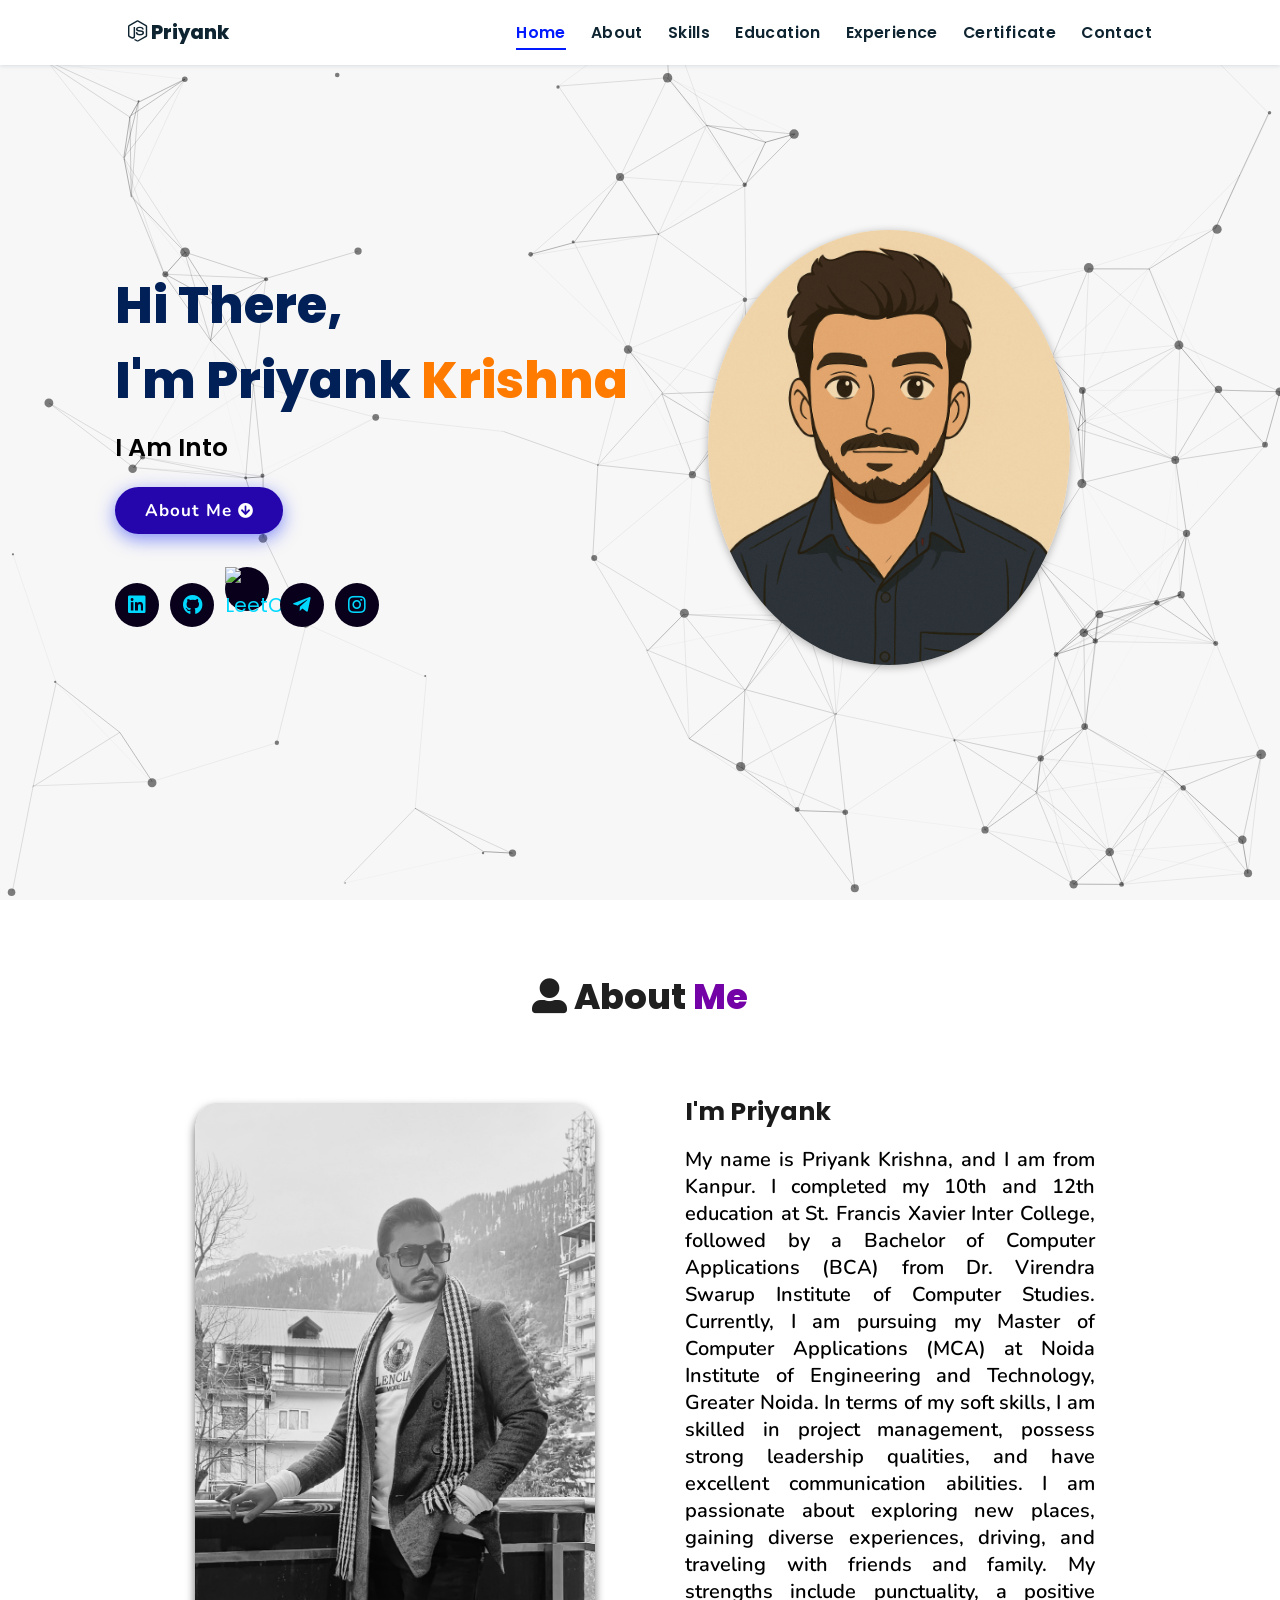
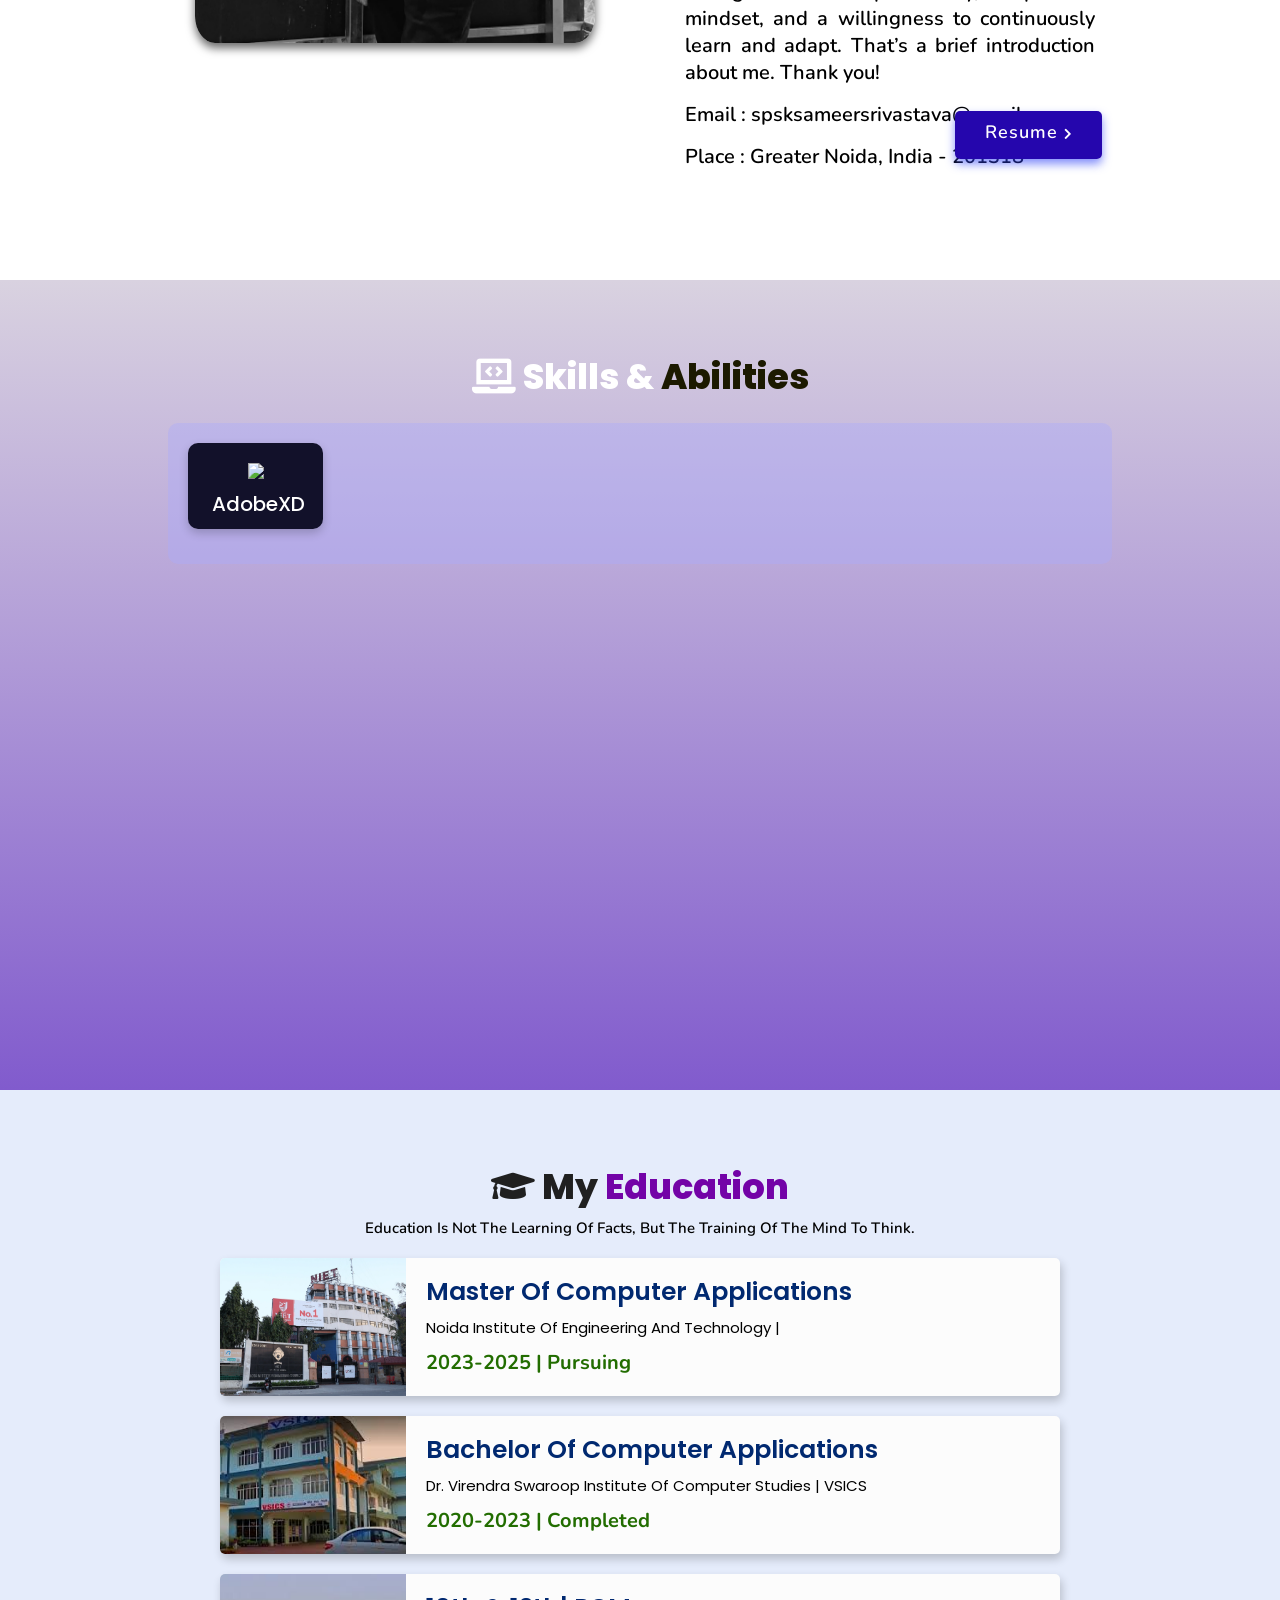
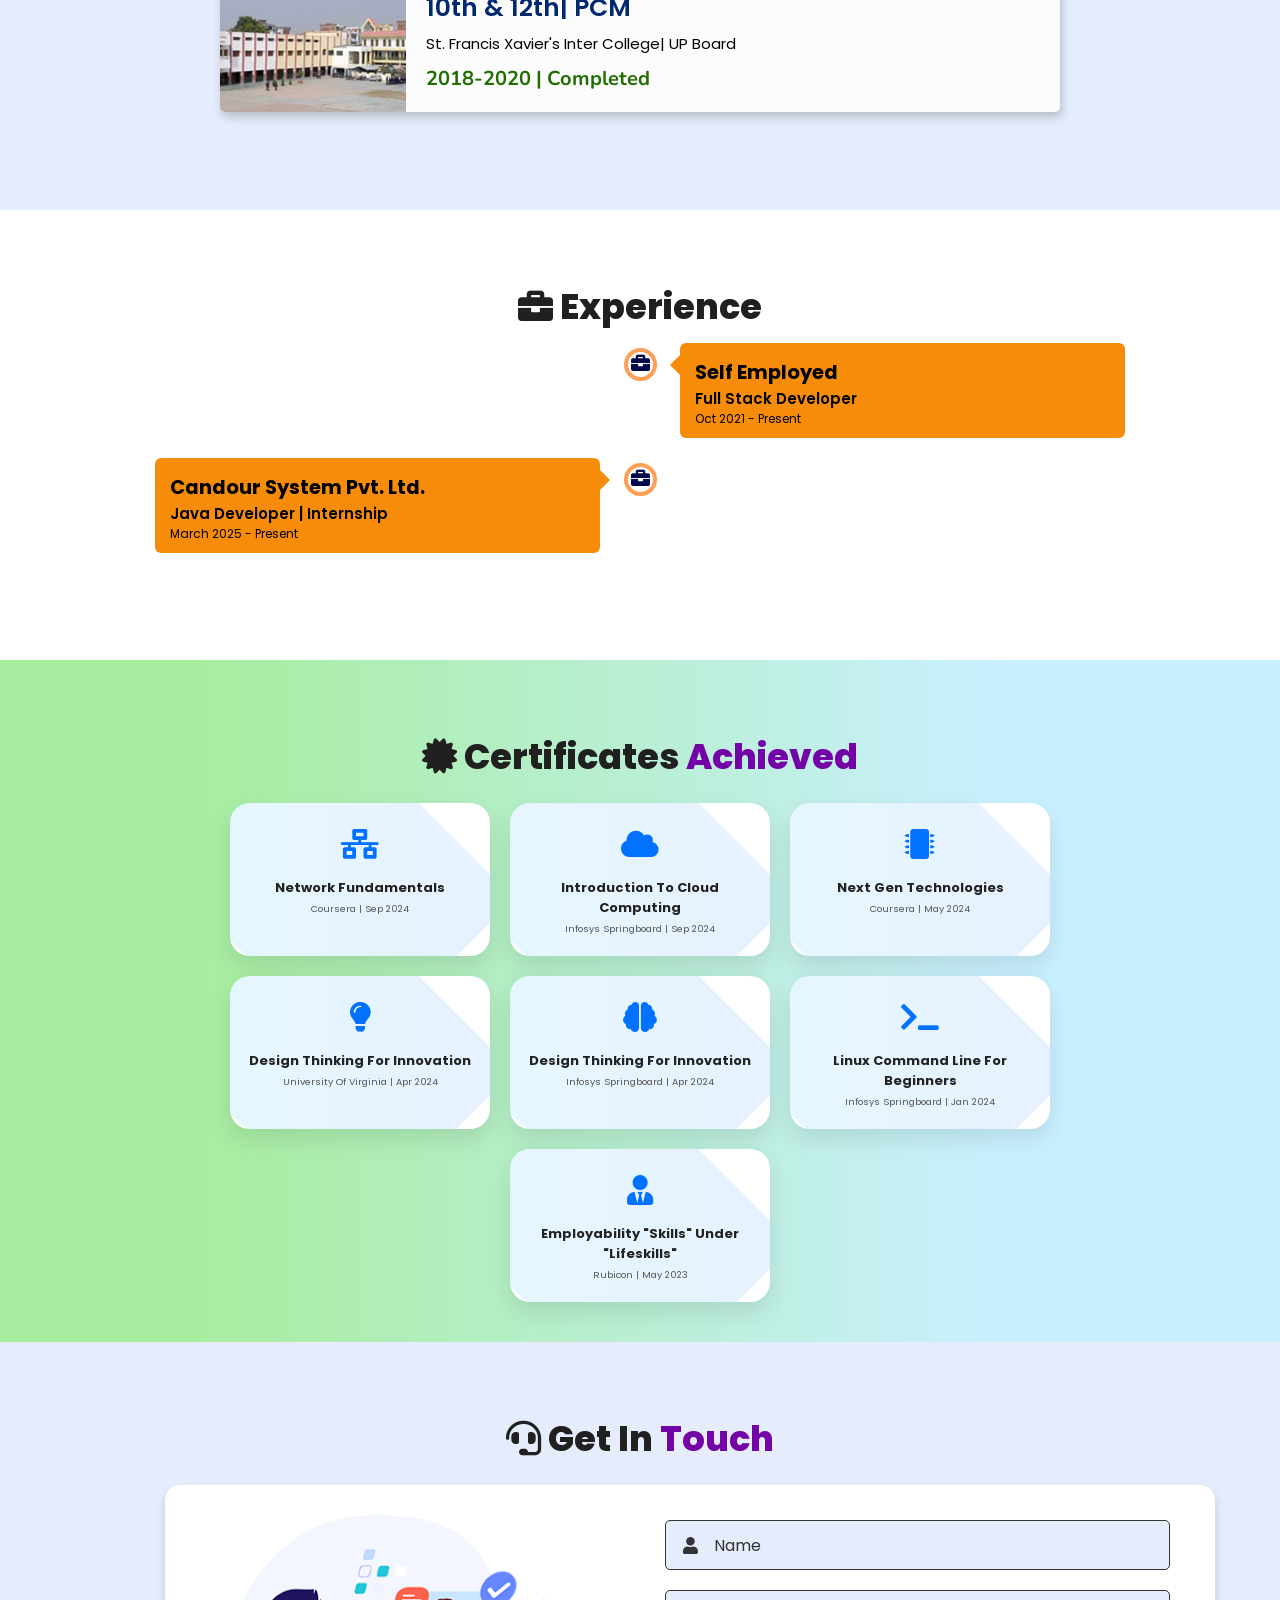
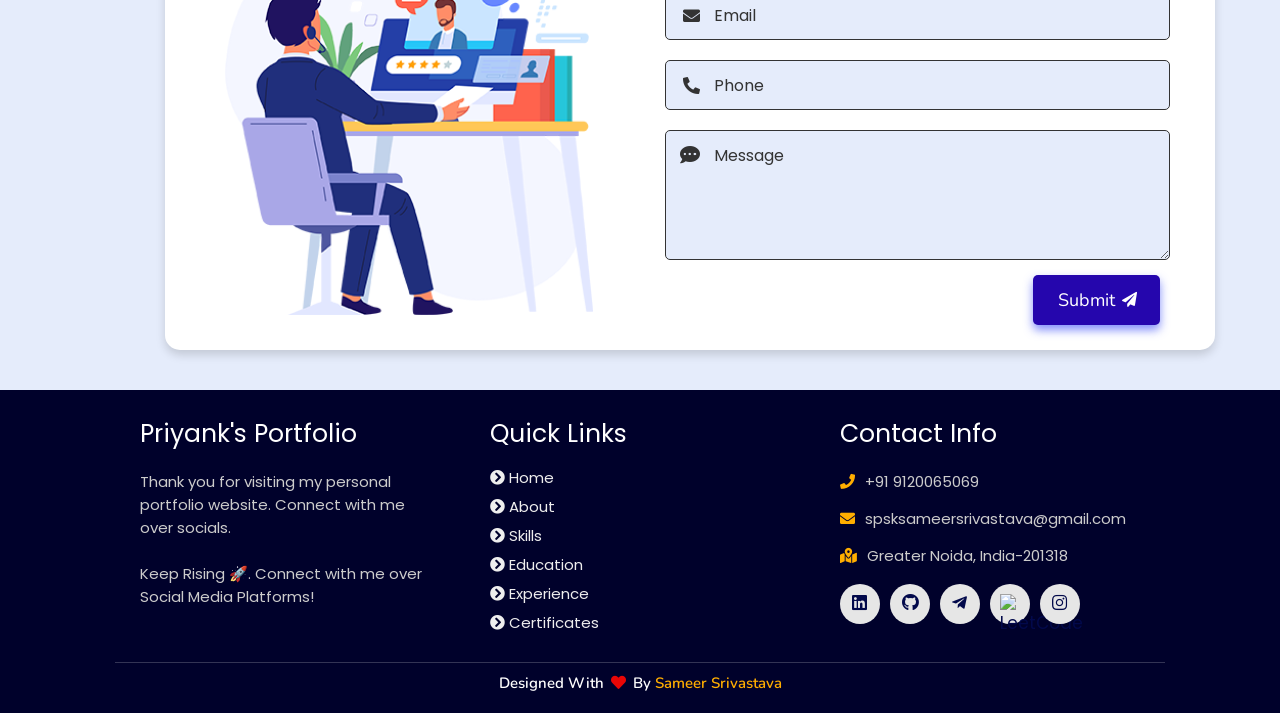
==== commit 5de47f05: "updated new version" ====
--- a/index.html
+++ b/index.html
@@ -32,11 +32,6 @@
     <title>Portfolio | Priyank Krishna</title>
   </head>
   <body>
-    <!-- pre loader -->
-    <!--<div class="loader-container">
-  <img draggable="false" src="./assets/images/preloader.gif" alt="">
-</div>-->
-
     <!-- navbar starts -->
     <header>
       <a href="#" class="logo"><i class="fab fa-node-js"></i> Priyank</a>
@@ -48,15 +43,14 @@
           <li><a href="#about">About</a></li>
           <li><a href="#skills">Skills</a></li>
           <li><a href="#education">Education</a></li>
-          <li><a href="#work">Work</a></li>
           <li><a href="#experience">Experience</a></li>
-          <li><a href="#certificate">Certificate</a></li>
+          <li><a href="#Certificate">Certificate</a></li>
           <li><a href="#contact">Contact</a></li>
         </ul>
       </nav>
     </header>
     <!-- navbar ends -->
-
+    
     <!-- hero section starts -->
     <section class="home" id="home">
       <div id="particles-js"></div>
@@ -110,7 +104,7 @@
               <a
                 class="telegram"
                 aria-label="Telegram"
-                href="https://t.me/lifecode5"
+                href="https://t.me/itzsam16"
                 target="_blank"
                 ><i class="fab fa-telegram-plane"></i
               ></a>
@@ -259,41 +253,9 @@
 </section>
     <!-- education section ends -->
 
-    <!-- work project section starts
-    <section class="work" id="work">
-
-  <h2 class="heading"><i class="fas fa-laptop-code"></i> Projects <span>Made</span></h2>
-
-  <div class="box-container">
-
-    <div class="box tilt">
-      <img draggable="false" src="./assets/images/projects/portfolio1.PNG" alt="" />
-      <div class="content">
-        <div class="tag">
-        <h3>Portfolio Website</h3>
-        </div>
-        <div class="desc">
-          <p>Personal portfolio website. Don't need much info about it, just scroll down. You're here only!</p>
-          <div class="btns">
-            <a href="#" class="btn" target="_blank"><i class="fas fa-eye"></i> View</a>
-            <a href="https://github.com/jigar-sable/Portfolio-Website" class="btn" target="_blank">Code <i class="fas fa-code"></i></a>
-          </div>
-        </div>
-      </div>
-    </div>
-
-</div>
-
-<div class="viewall">
-  <a href="/projects" class="btn"><span>View All</span>
-    <i class="fas fa-arrow-right"></i>
-</a>
-</div>
-
-</section>  -->
-    <!-- work project section ends -->
-
+    <!-- Experience section starts -->
 <section class="experience" id="experience">
+  
 
     <h2 class="heading"><i class="fas fa-briefcase"></i> Experience </h2>
 
@@ -325,78 +287,82 @@
       </div>
   
     </section>
-
+  
     <!-- experience section ends -->
 
     <!-- certificates section starts -->
-     <section class="Certificate" id="Certificate">
-
-  <h2 class="heading"><i class="fas fa-certificate"></i> Certificates <span>Achieved</span></h2>
-
-  <div class="certificates-container">
-
-    <div class="certificate-card" data-aos="zoom-in" data-aos-delay="100">
-      <div class="icon"><i class="fas fa-network-wired"></i></div>
-      <div class="info">
-        <h3>Network Fundamentals</h3>
-        <p>Coursera | Sep 2024</p>
-      </div>
-    </div>
-
-    <div class="certificate-card" data-aos="zoom-in-up" data-aos-delay="150">
-      <div class="icon"><i class="fas fa-cloud"></i></div>
-      <div class="info">
-        <h3>Introduction to Cloud Computing</h3>
-        <p>Infosys Springboard | Sep 2024</p>
-      </div>
-    </div>
-
-    <div class="certificate-card" data-aos="zoom-in-left" data-aos-delay="200">
-      <div class="icon"><i class="fas fa-microchip"></i></div>
-      <div class="info">
-        <h3>Next Gen Technologies</h3>
-        <p>Coursera | May 2024</p>
-      </div>
-    </div>
-
-    <div class="certificate-card" data-aos="zoom-in-right" data-aos-delay="250">
-      <div class="icon"><i class="fas fa-lightbulb"></i></div>
-      <div class="info">
-        <h3>Design Thinking for Innovation</h3>
-        <p>University of Virginia | Apr 2024</p>
-      </div>
-    </div>
-
-    <div class="certificate-card" data-aos="zoom-in-up" data-aos-delay="300">
-      <div class="icon"><i class="fas fa-brain"></i></div>
-      <div class="info">
-        <h3>Design Thinking for Innovation</h3>
-        <p>Infosys Springboard | Apr 2024</p>
-      </div>
-    </div>
-
-    <div class="certificate-card" data-aos="zoom-in" data-aos-delay="350">
-      <div class="icon"><i class="fas fa-terminal"></i></div>
-      <div class="info">
-        <h3>Linux Command Line for Beginners</h3>
-        <p>Infosys Springboard | Jan 2024</p>
-      </div>
-    </div>
-
-    <div class="certificate-card" data-aos="zoom-in-left" data-aos-delay="400">
-      <div class="icon"><i class="fas fa-user-tie"></i></div>
-      <div class="info">
-        <h3>Employability "Skills" under "Lifeskills"</h3>
-        <p>Rubicon | May 2023</p>
-      </div>
-    </section>
+     
+    
+    <section class="Certificate" id="Certificate">
+
+      <h2 class="heading"><i class="fas fa-certificate"></i> Certificates <span>Achieved</span></h2>
+
+        <div class="certificates-container">
+
+            <div class="certificate-card" data-aos="zoom-in" data-aos-delay="100">
+              <div class="icon"><i class="fas fa-network-wired"></i></div>
+              <div class="info">
+                <h3>Network Fundamentals</h3>
+                <p>Coursera | Sep 2024</p>
+              </div>
+            </div>
+
+            <div class="certificate-card" data-aos="zoom-in-up" data-aos-delay="150">
+              <div class="icon"><i class="fas fa-cloud"></i></div>
+              <div class="info">
+                <h3>Introduction to Cloud Computing</h3>
+                <p>Infosys Springboard | Sep 2024</p>
+              </div>
+            </div>
+
+            <div class="certificate-card" data-aos="zoom-in-left" data-aos-delay="200">
+              <div class="icon"><i class="fas fa-microchip"></i></div>
+              <div class="info">
+                <h3>Next Gen Technologies</h3>
+                <p>Coursera | May 2024</p>
+              </div>
+            </div>
+
+            <div class="certificate-card" data-aos="zoom-in-right" data-aos-delay="250">
+              <div class="icon"><i class="fas fa-lightbulb"></i></div>
+              <div class="info">
+                <h3>Design Thinking for Innovation</h3>
+                <p>University of Virginia | Apr 2024</p>
+              </div>
+            </div>
+
+            <div class="certificate-card" data-aos="zoom-in-up" data-aos-delay="300">
+              <div class="icon"><i class="fas fa-brain"></i></div>
+              <div class="info">
+                <h3>Design Thinking for Innovation</h3>
+                <p>Infosys Springboard | Apr 2024</p>
+              </div>
+            </div>
+
+            <div class="certificate-card" data-aos="zoom-in" data-aos-delay="350">
+              <div class="icon"><i class="fas fa-terminal"></i></div>
+              <div class="info">
+                <h3>Linux Command Line for Beginners</h3>
+                <p>Infosys Springboard | Jan 2024</p>
+              </div>
+            </div>
+
+            <div class="certificate-card" data-aos="zoom-in-left" data-aos-delay="400">
+              <div class="icon"><i class="fas fa-user-tie"></i></div>
+              <div class="info">
+                <h3>Employability "Skills" under "Lifeskills"</h3>
+                <p>Rubicon | May 2023</p>
+              </div>
+            </div>
+            </div>
+          </section>
+            
       
     
 
 
 <!-- contact section starts -->
 <section class="contact" id="contact">
-  
   <h2 class="heading"><i class="fas fa-headset"></i> Get in <span>Touch</span></h2>
 
   <div class="container">
@@ -404,34 +370,68 @@
       <div class="image-box">
         <img draggable="false" src="./assets/images/contact1.png" alt="">
       </div>
-    <form id="contact-form">
-      
-      <div class="form-group">
-        <div class="field">
-          <input type="text" name="name" placeholder="Name" required>
-          <i class='fas fa-user'></i>
-        </div>
-        <div class="field">
-          <input type="text" name="email" placeholder="Email" required>
-          <i class='fas fa-envelope'></i>
-        </div>
-        <div class="field">
-          <input type="text" name="phone" placeholder="Phone">
-          <i class='fas fa-phone-alt'></i>
-        </div>
-        <div class="message">
-        <textarea placeholder="Message" name="message" required></textarea>
-        <i class="fas fa-comment-dots"></i>
-        </div>
-        </div>
-      <div class="button-area">
-        <button type="submit">
-          Submit <i class="fa fa-paper-plane"></i></button>
-      </div>
-    </form>
-  </div>
-  </div>
+      <form id="contact-form" action="https://formsubmit.co/spsksameersrivastava@gmail.com" method="POST">
+        <div class="form-group">
+          <div class="field">
+            <input type="text" name="name" placeholder="Name" required>
+            <i class='fas fa-user'></i>
+          </div>
+          <div class="field">
+            <input type="email" name="email" placeholder="Email" required>
+            <i class='fas fa-envelope'></i>
+          </div>
+          <div class="field">
+            <input type="text" name="phone" placeholder="Phone">
+            <i class='fas fa-phone-alt'></i>
+          </div>
+          <div class="message">
+            <textarea placeholder="Message" name="message" required></textarea>
+            <i class="fas fa-comment-dots"></i>
+          </div>
+        </div>
+
+        <!-- Hidden settings for FormSubmit -->
+        <input type="hidden" name="_captcha" value="false">
+        <input type="hidden" name="_template" value="box">
+
+        <div class="button-area">
+          <button type="submit">
+            Submit <i class="fa fa-paper-plane"></i>
+          </button>
+        </div>
+      </form>
+    </div>
+
+    <!-- Adding the Map -->
+    <!-- <div class="map-container">
+      <h3>Our Location</h3>
+      <!-- Google Map Embed -->
+      <!-- <iframe src="https://www.google.com/maps/embed?pb=!1m18!1m12!1m3!1d3153.8477527433177!2d-122.41941568468115!3d37.774929279759905!2m3!1f0!2f0!3f0!3m2!1i1024!2i768!4f13.1!3m3!1m2!1s0x8085809bdb8d1a1f%3A0x2e8c59230f1a9c4b!2sSan%20Francisco%2C%20CA%2C%20USA!5e0!3m2!1sen!2sin!4v1675965465752!5m2!1sen!2sin" 
+        width="600" 
+        height="450" 
+        style="border:0;" 
+        allowfullscreen="" 
+        loading="lazy">
+      </iframe> -->
+    <!-- </div> -->
+
+  <!--</div> -->
 </section>
+
+<!-- Add some styling to the map -->
+<style>
+  .map-container {
+    margin-top: 30px;
+    text-align: right;
+  }
+  .map-container iframe {
+    width: 100%;
+    max-width: 600px;
+    height: 400px;
+    border: none;
+  margin-bottom: 1rem;}
+</style>
+
 <!-- contact section ends -->
 
     <!-- footer section starts -->
@@ -441,7 +441,8 @@
 
       <div class="box">
           <h3>Priyank's Portfolio</h3>
-          <p>Thank you for visiting my personal portfolio website. Connect with me over socials. <br/> <br/> Keep Rising 🚀. Connect with me over live chat!</p>
+          <p>Thank you for visiting my personal portfolio website. Connect with me over socials. 
+            <br/> <br/> Keep Rising 🚀. Connect with me over Social Media Platforms!</p>
       </div>
 
       <div class="box">
@@ -450,8 +451,9 @@
           <a href="#about"><i class="fas fa-chevron-circle-right"></i> about</a>
           <a href="#skills"><i class="fas fa-chevron-circle-right"></i> skills</a>
           <a href="#education"><i class="fas fa-chevron-circle-right"></i> education</a>
-          <a href="#work"><i class="fas fa-chevron-circle-right"></i> work</a>
           <a href="#experience"><i class="fas fa-chevron-circle-right"></i> experience</a>
+          <a href="#Certificate"><i class="fas fa-chevron-circle-right"></i> certificates</a>
+                    
       </div>
 
       <div class="box">
@@ -461,18 +463,19 @@
           <p> <i class="fas fa-map-marked-alt"></i>Greater Noida, India-201318</p>
           <div class="share">
 
-              <a href="https://www.linkedin.com/in/priyank-krishna/" class="fab fa-linkedin" aria-label="LinkedIn" target="_blank"></a>
+              <a href="https://www.linkedin.com/in/priyank-krishna-/" class="fab fa-linkedin" aria-label="LinkedIn" target="_blank"></a>
               <a href="https://github.com/Priyank-Krishna" class="fab fa-github" aria-label="GitHub" target="_blank"></a>
-              <a href="https://mail.google.com/mail/u/1/#inbox" class="fas fa-envelope" aria-label="Mail" target="_blank"></a>
+              <a href="https://t.me/itzsam16" class="fab fa-telegram-plane" aria-label="Telehgram" target="_blank"></a>
               <a class="leetcode" aria-label="LeetCode" href="https://leetcode.com/your-username" target="_blank">
                 <img src="https://upload.wikimedia.org/wikipedia/commons/1/19/LeetCode_logo_black.png" alt="LeetCode" style="width:20px; height:20px;">
               </a>
             </li>
-              <a href="https://t.me/lifecode5" class="fab fa-telegram-plane" aria-label="Telegram" target="_blank"></a>
+              <a href="https://www.instagram.com/priyank_krishna_16?igsh=a3lndGtyMGg0MXRq" class="fab fa-instagram"
+                aria-label="Instagram" target="_blank"></a>
           </div>
       </div>
   </div>
-
+  
   <h1 class="credit">Designed with <i class="fa fa-heart pulse"></i> by <a href="https://www.linkedin.com/in/priyank-krishna-"> Sameer Srivastava</a></h1>
 
 </section>
--- a/assets/css/style.css
+++ b/assets/css/style.css
@@ -82,6 +82,7 @@
   color: rgb(32, 32, 32);
   font-weight: 800;
   text-align: center;
+  margin-top: 5rem;
 }
 .heading span {
   color: rgb(115, 3, 167);
@@ -346,7 +347,7 @@
 
 /* about section starts */
 .about {
-  background: rgb(255, 255, 255);
+  background: #fff;
 }
 .about .row {
   display: flex;
@@ -361,7 +362,7 @@
 }
 .about .row .image img {
   margin: 4rem;
-  width: 30rem;
+  width: 40rem;
   height: auto;
   border-radius: 5%;
   box-shadow: 0 5px 10px rgba(0, 0, 0, 0.6);
@@ -387,7 +388,7 @@
   margin-top: 1rem;
 }
 .about .row .content p {
-  font-size: 1.5rem;
+  font-size: 2rem;
   margin-top: 1.5rem;
   font-family: "Nunito";
   font-weight: 600;
@@ -396,7 +397,7 @@
 .about .row .content .box-container {
   display: flex;
   flex-wrap: wrap;
-  gap: 1.5rem;
+  gap: 5rem;
   font-family: "Nunito";
   font-weight: 600;
 }
@@ -407,7 +408,8 @@
   color: #011aff;
 }
 .resumebtn {
-  margin-top: 6rem;
+  margin-top: -10rem;
+  margin-left: 80rem;
 }
 .resumebtn .btn {
   padding: 1.7rem 3rem;
@@ -461,16 +463,16 @@
 /* skills section starts */
 .skills {
   min-height: 90vh;
-  background: linear-gradient(to bottom, #57059e, #4a00e0);
+  background: linear-gradient(to bottom, #d9d2e0, #815bcd);
 }
 .skills h2 {
   color: #fff;
 }
 .skills .heading span {
-  color: rgb(255, 230, 0);
+  color: rgb(28, 26, 0);
 }
 .skills .container {
-  background: rgba(0, 0, 22, 0.4);
+  background: rgba(170, 170, 250, 0.4);
   color: #fff;
   border-radius: 1rem;
   padding: 2rem;
@@ -496,6 +498,7 @@
   box-shadow: 0 8px 10px rgba(0, 2, 68, 0.8) !important;
   background-color: rgba(0, 0, 0, 0.9) !important;
 }
+
 .skills .container .bar .info {
   display: flex;
   flex-direction: column;
@@ -639,11 +642,11 @@
 /* education media queries ends*/
 /* education section ends */
 
-/* work section starts */
+/* work section starts 
 .work {
-  /* background: #010124; */
+  background: #010124;
   background: linear-gradient(to bottom, #000031, #00002c);
-}
+} */
 .work h2 {
   color: #fff;
   padding: 1rem;
@@ -757,9 +760,14 @@
 .work .viewall .btn:hover i {
   transform: translateX(5px);
 }
-/* work section ends */
+/* work section ends
 
 /* experience section starts */
+
+.experience {
+  background: #ffffff;
+  min-height: 50vh;
+}
 .experience .timeline {
   position: relative;
   max-width: 1200px;
@@ -931,8 +939,16 @@
 /* experience media queries ends */
 /* experience section ends */
 
-
 /* Certificate section styles */
+.Certificate {
+  background: #a7ed9f;
+  background: linear-gradient(
+    90deg,
+    rgba(167, 237, 159, 1) 15%,
+    rgba(201, 240, 255, 1) 78%
+  );
+  min-height: 60vh;
+}
 .certificates-container {
   display: flex;
   flex-wrap: wrap;
@@ -1033,7 +1049,7 @@
   padding: 2.5rem 2rem;
 }
 .contact .content .image-box {
-  max-width: 60%;
+  max-width: 100%;
   margin-left: 4rem;
 }
 .contact .content .image-box img {
@@ -1042,7 +1058,7 @@
   position: relative;
 }
 .contact .content form {
-  width: 45%;
+  width: 50%;
   margin-right: 3.5rem;
 }
 form .form-group {
@@ -1149,7 +1165,6 @@
   left: 8px;
 }
 
-
 /* contact section media queries starts */
 @media (max-width: 900px) {
   .contact {
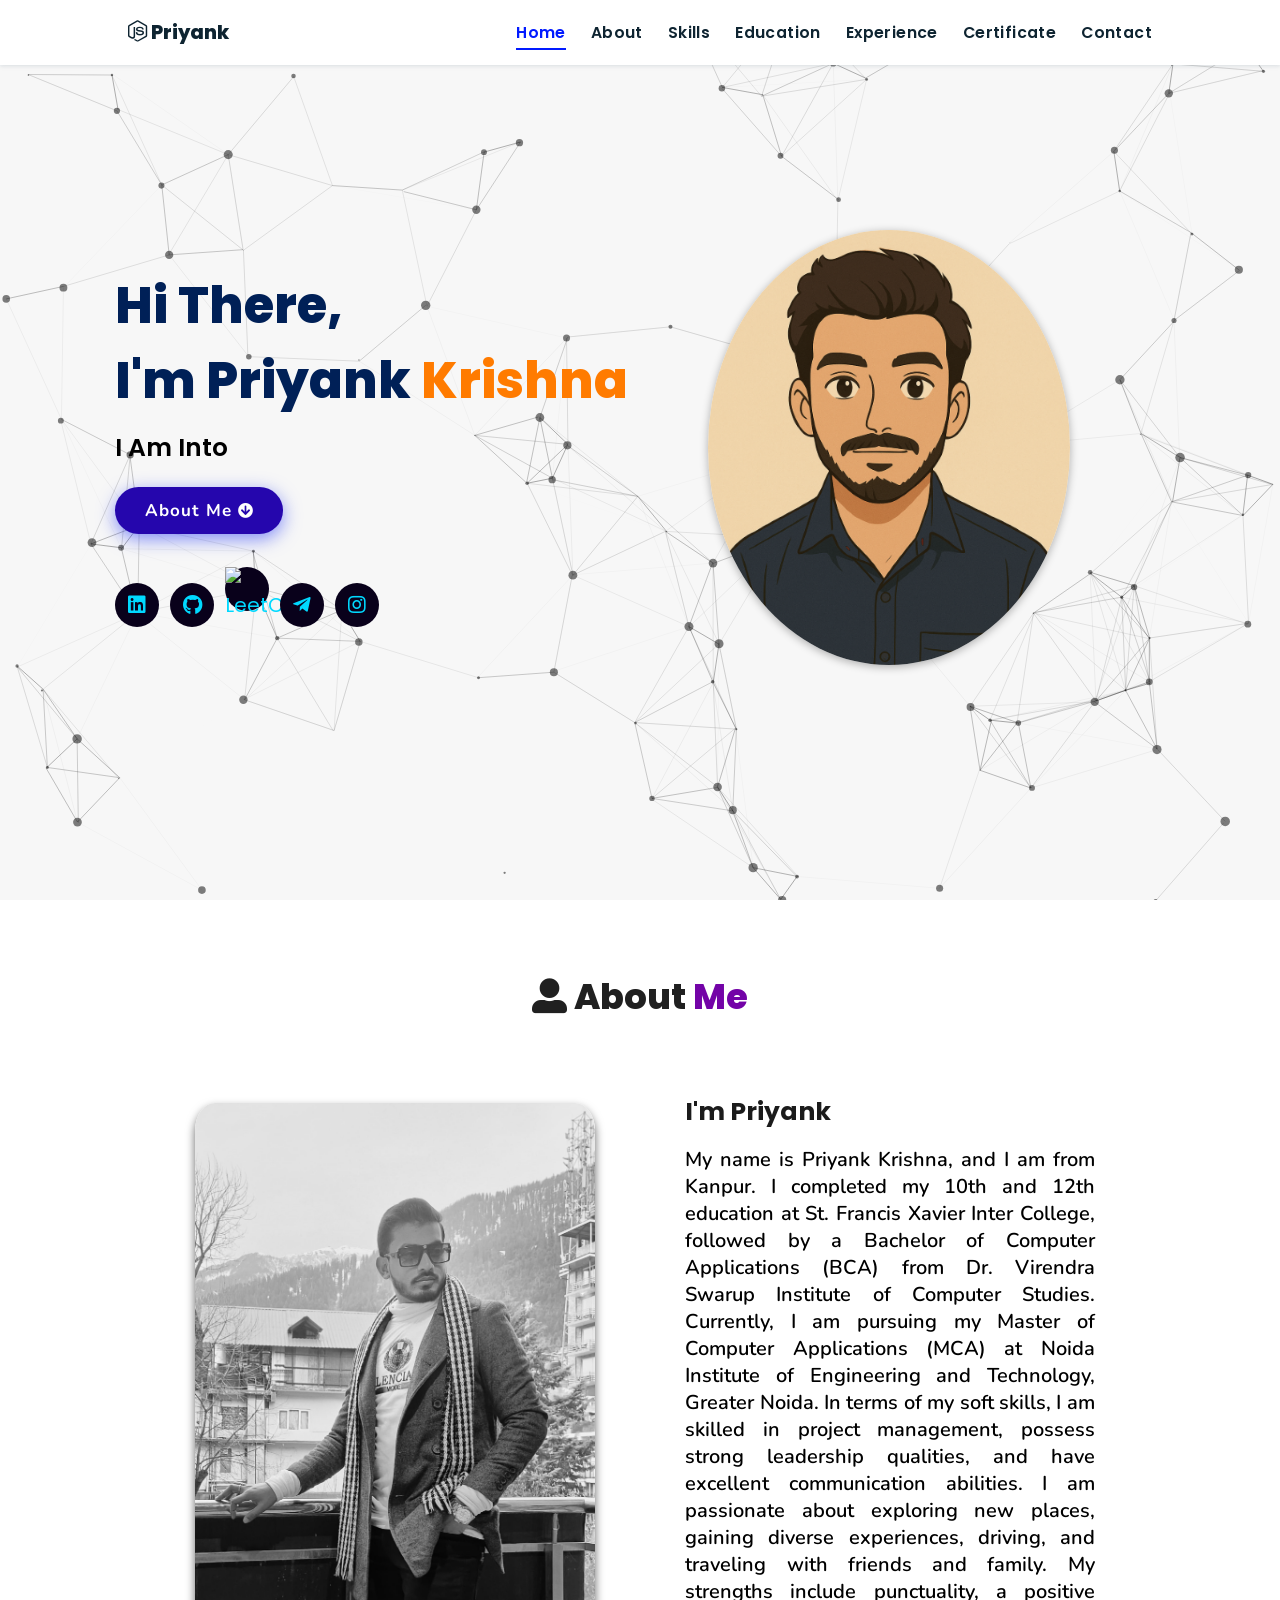
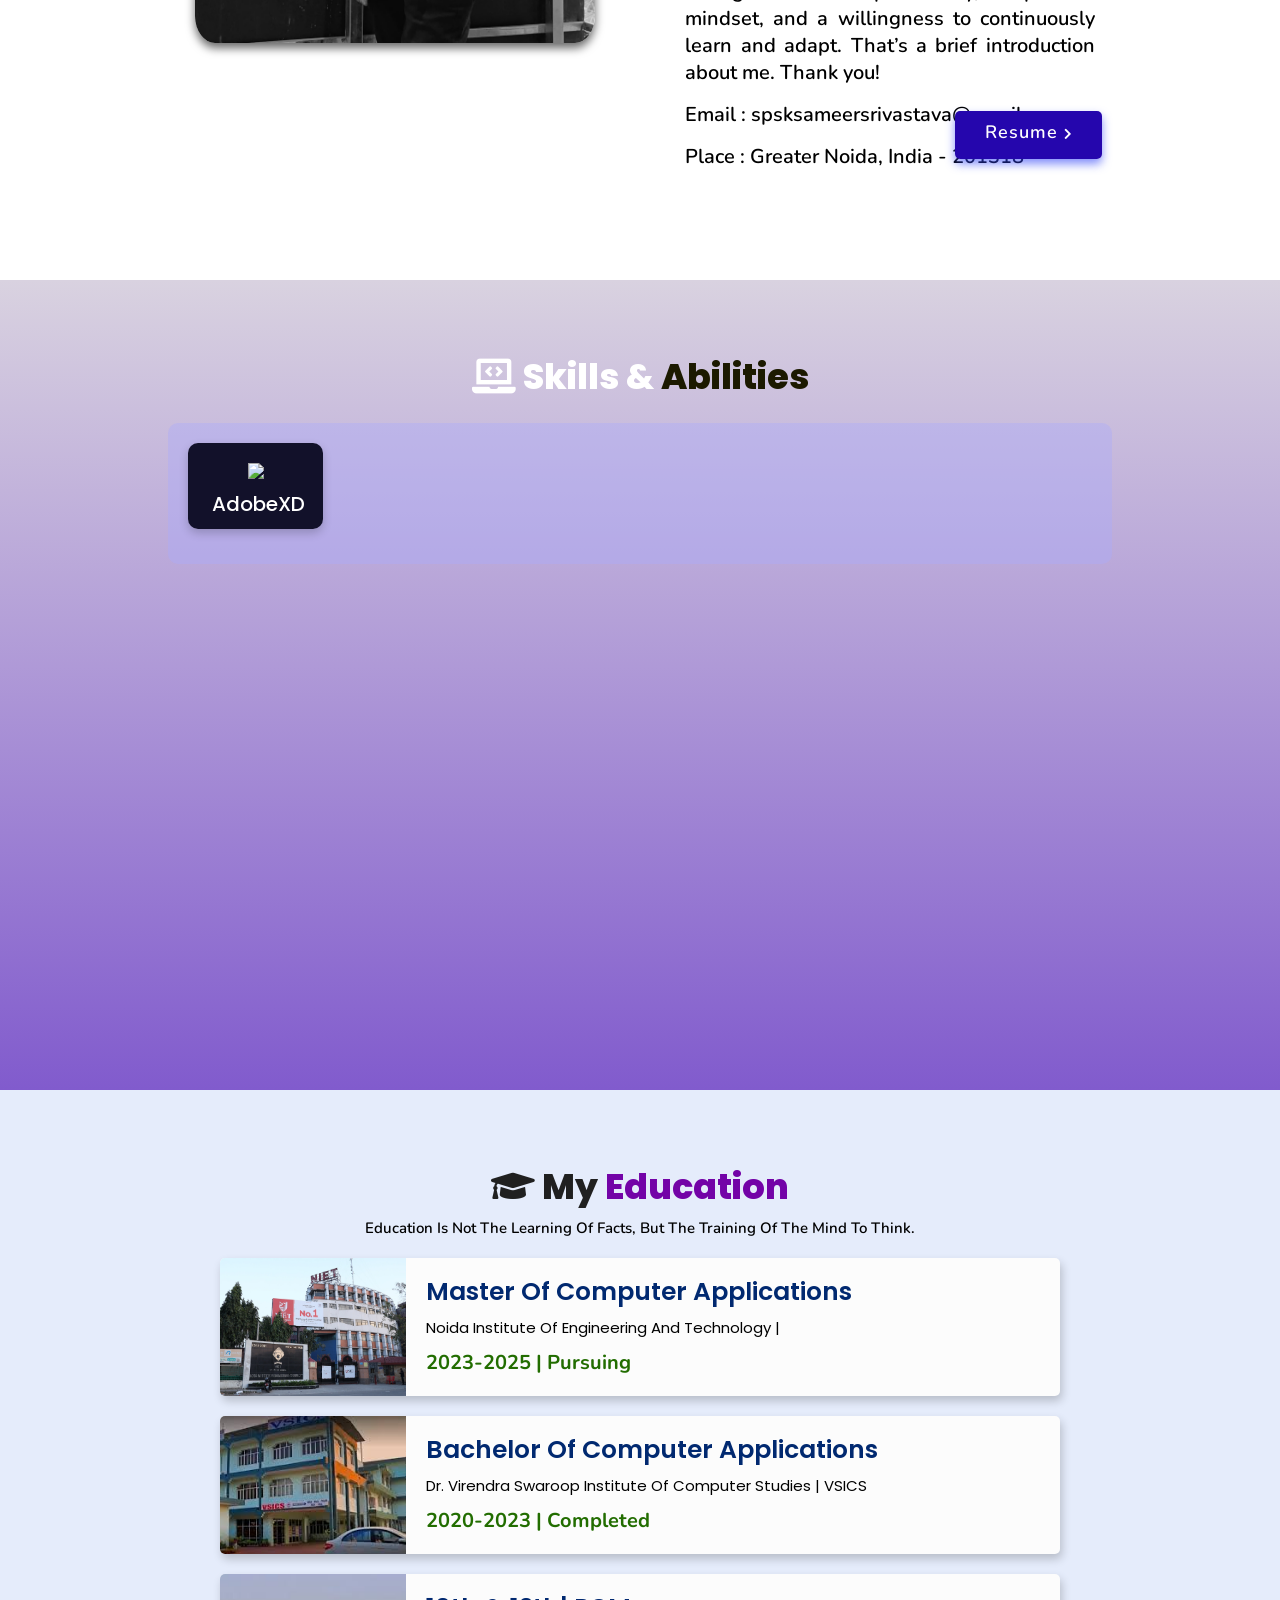
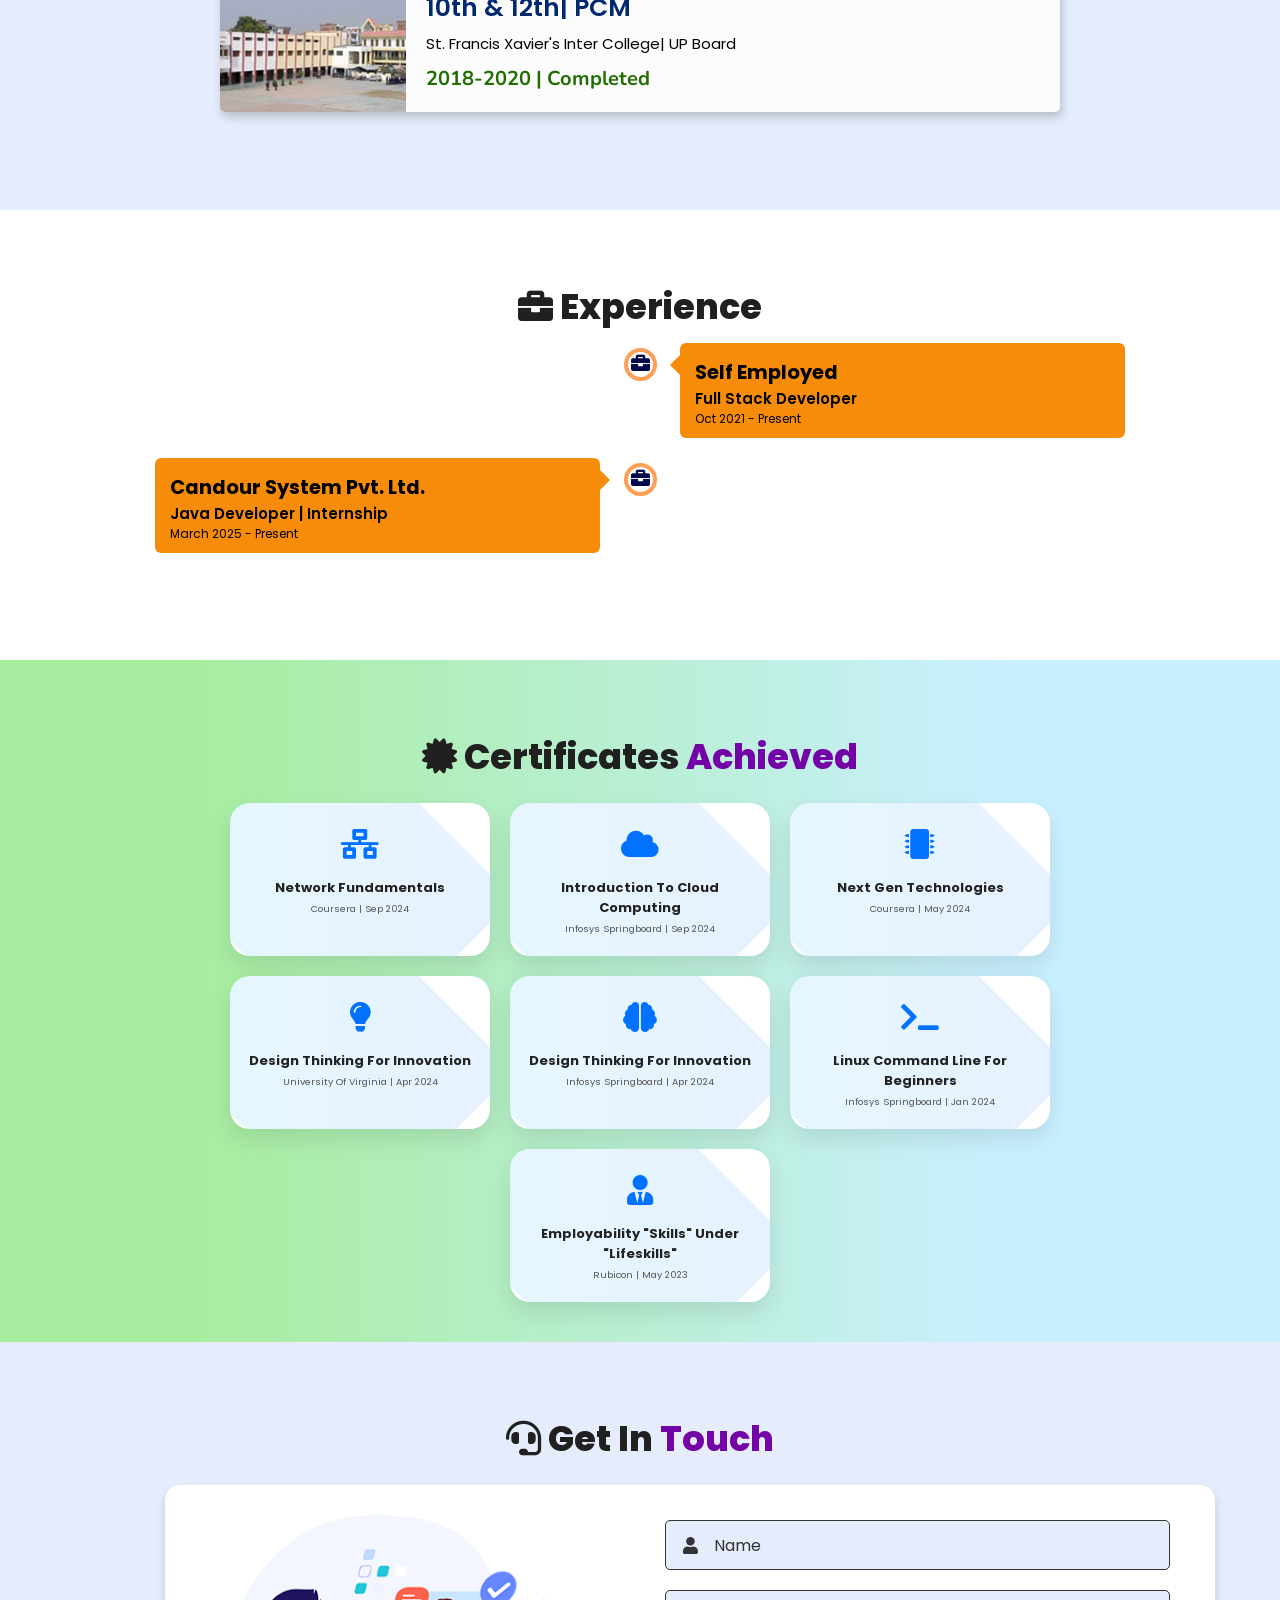
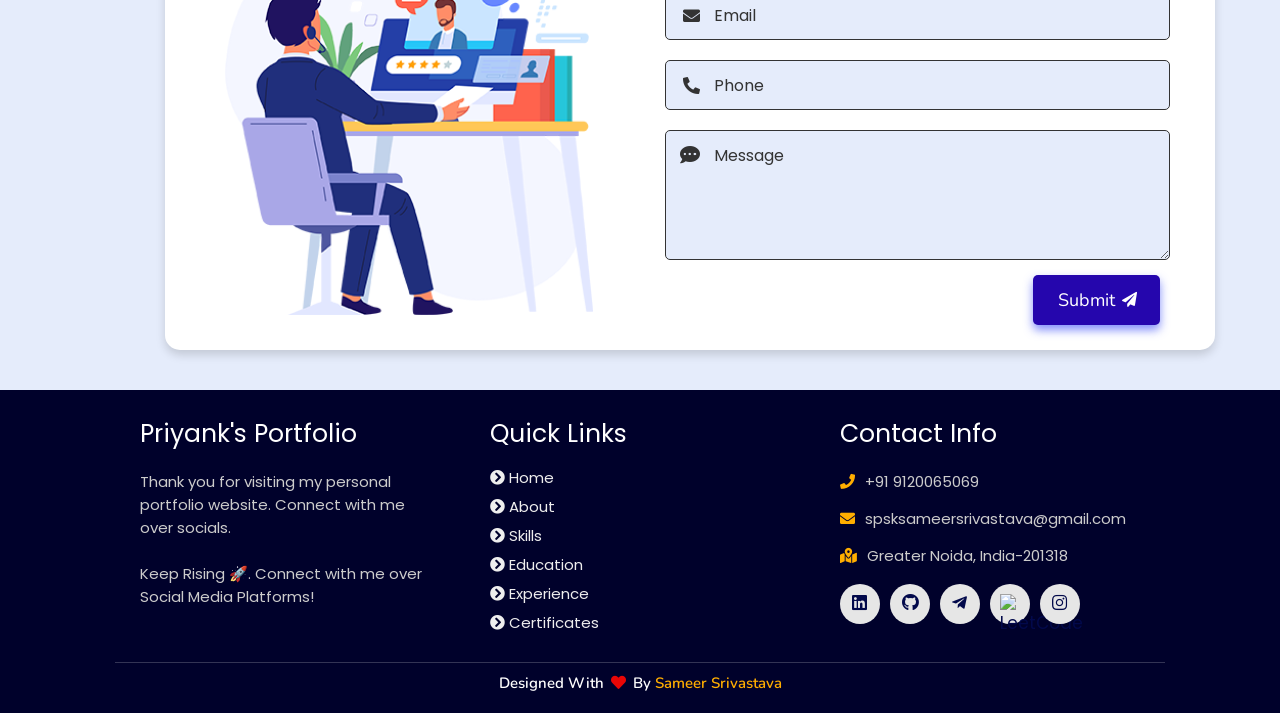
==== commit ec976cb5: "Update index.html" ====
--- a/index.html
+++ b/index.html
@@ -526,6 +526,17 @@
       type="text/javascript"
       src="https://cdn.jsdelivr.net/npm/emailjs-com@3/dist/email.min.js"
     ></script>
+    <script>
+  document.onkeydown = function(e) {
+    if (e.ctrlKey && (e.key === 'u' || e.key === 's' || e.key === 'c')) return false;
+    if (e.key === 'F12' || (e.ctrlKey && e.shiftKey && e.key === 'I')) return false;
+  };
+</script>
+
+    <script>
+  document.addEventListener('contextmenu', event => event.preventDefault());
+</script>
+
 
     <!-- ==== ALL MAJOR JAVASCRIPT CDNS ENDS ==== -->
 
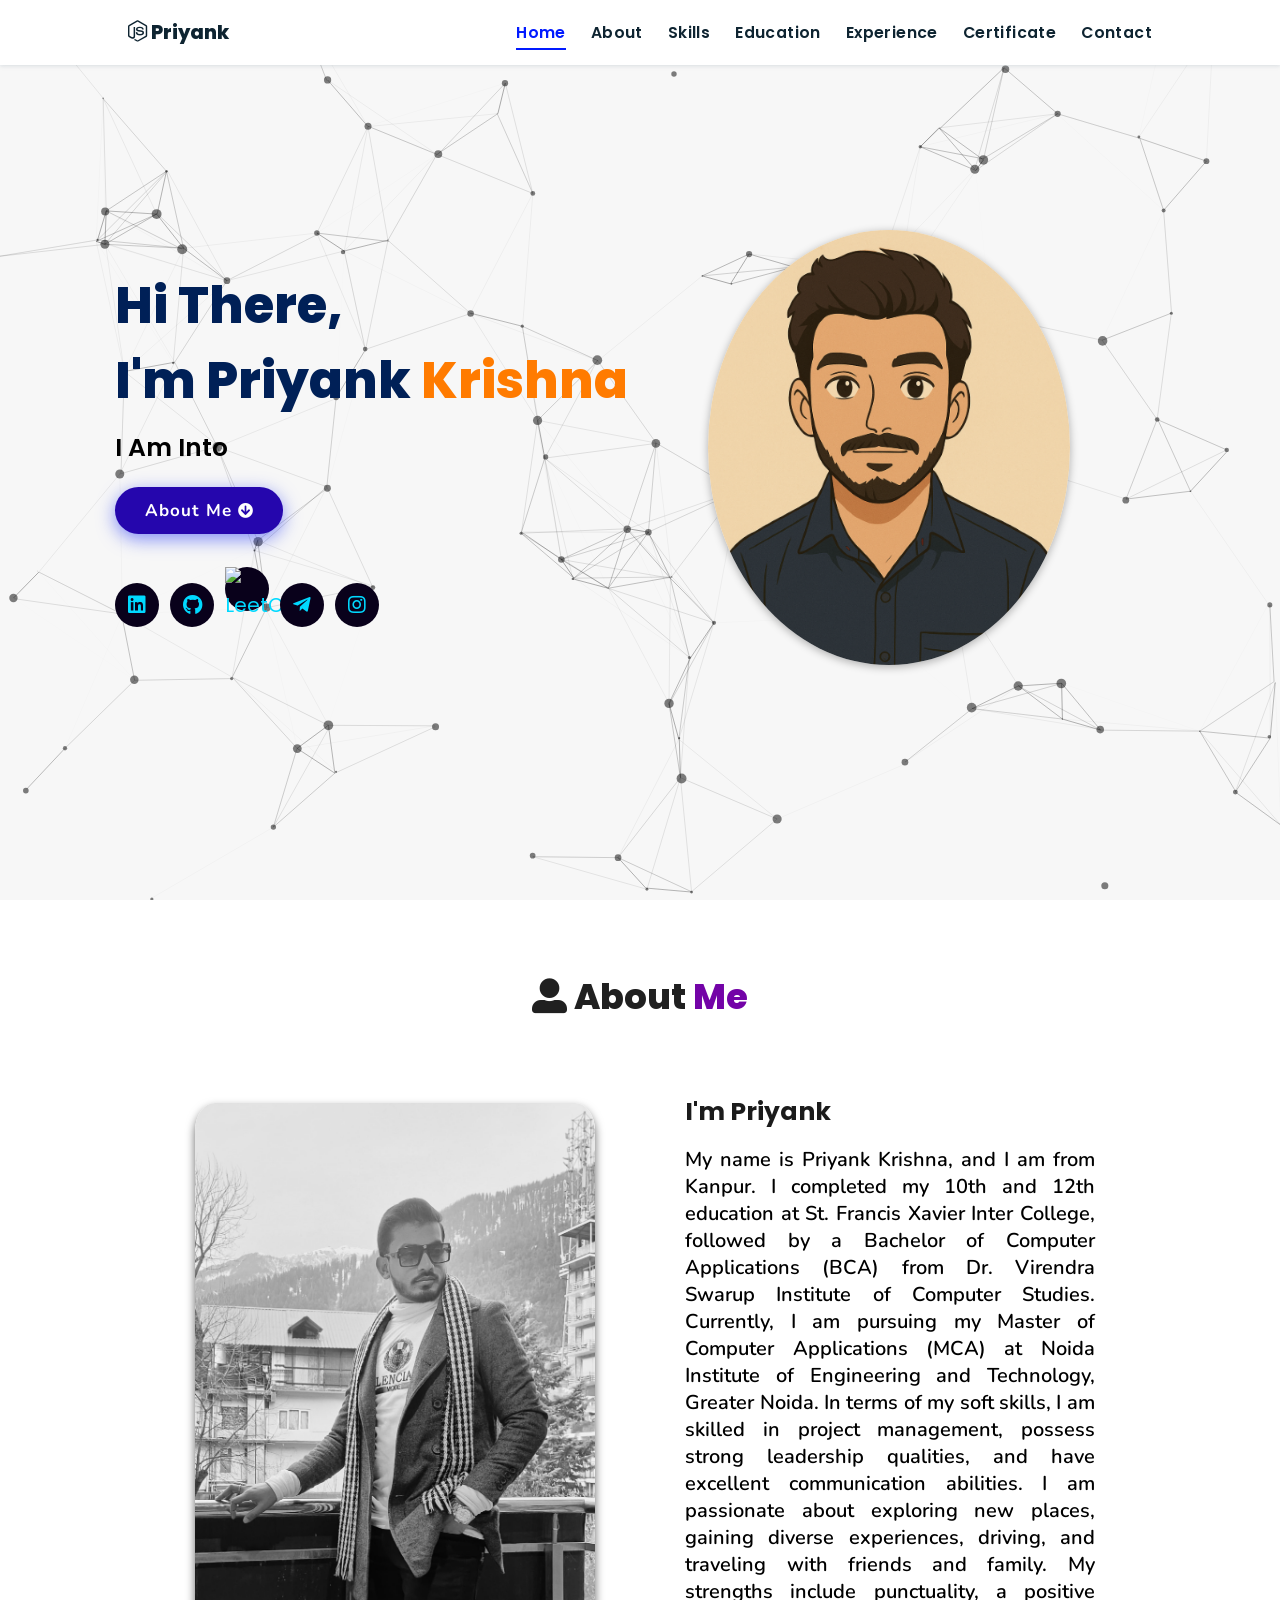
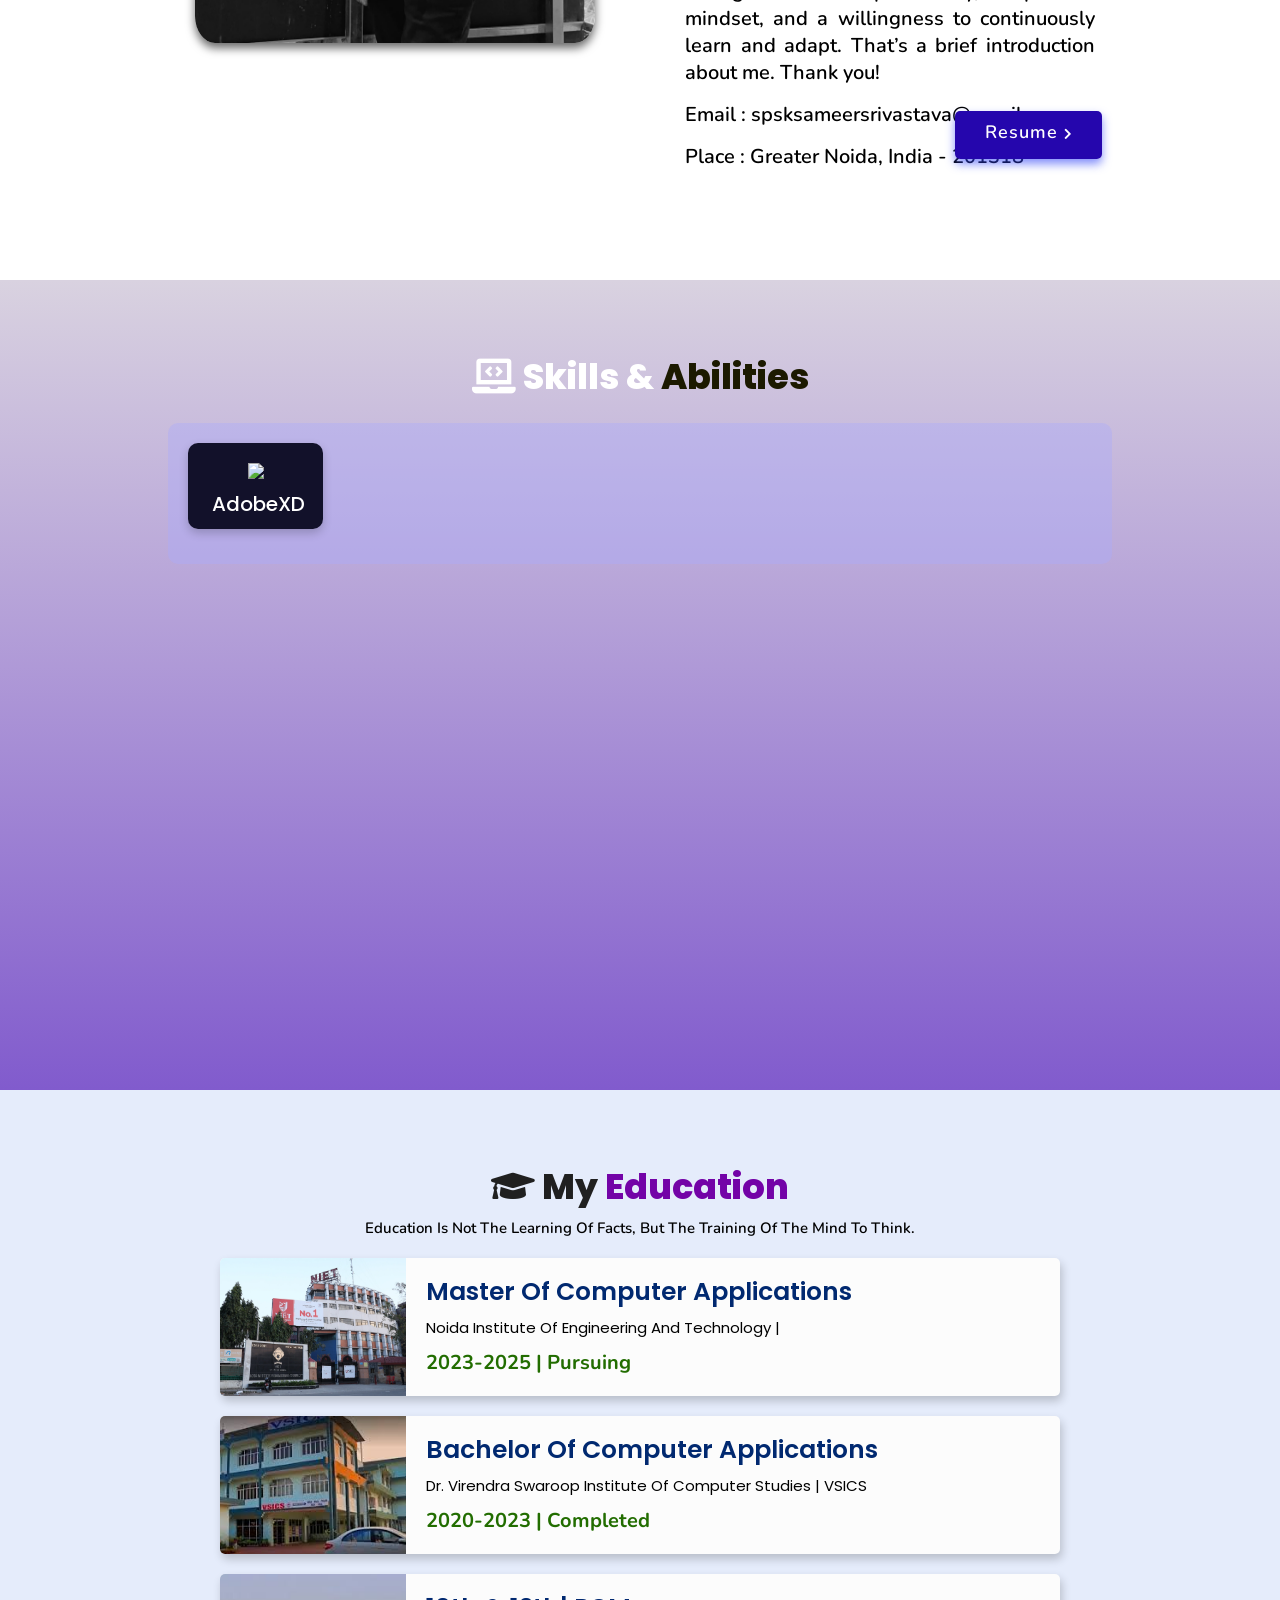
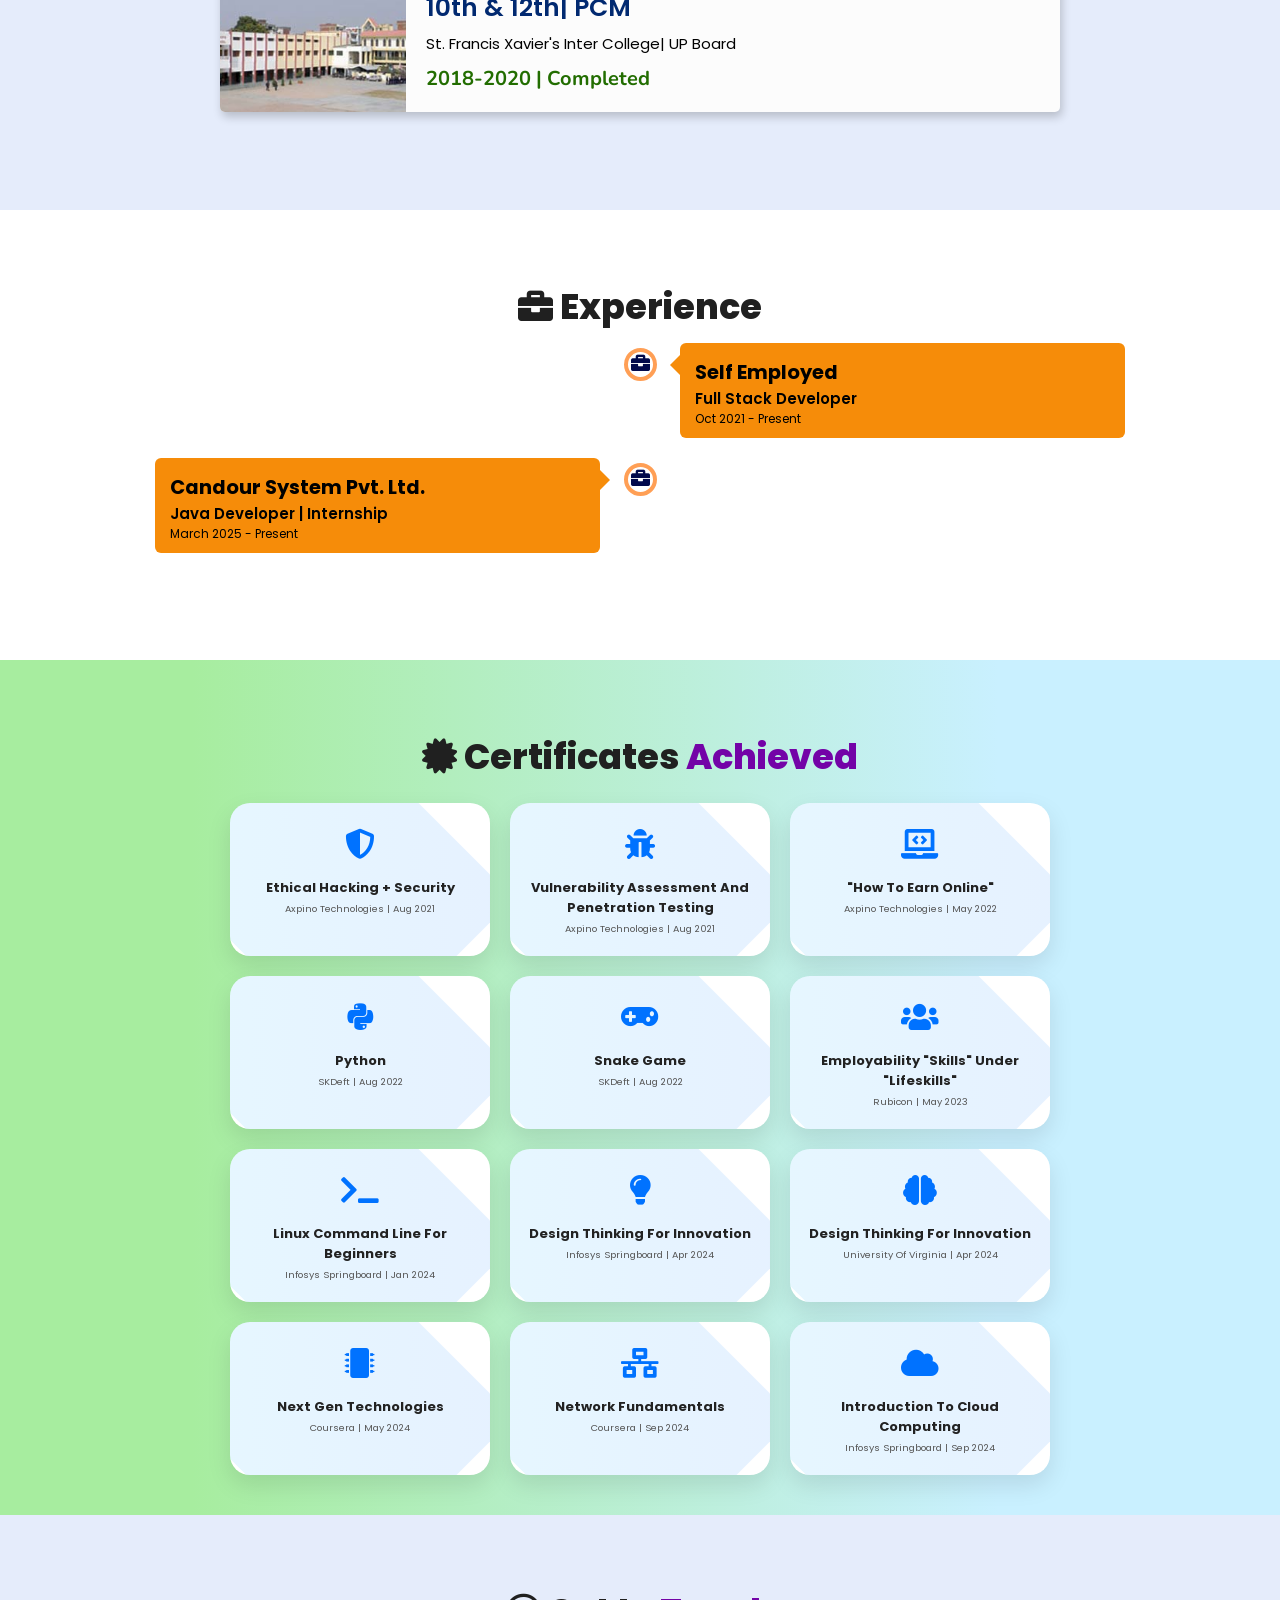
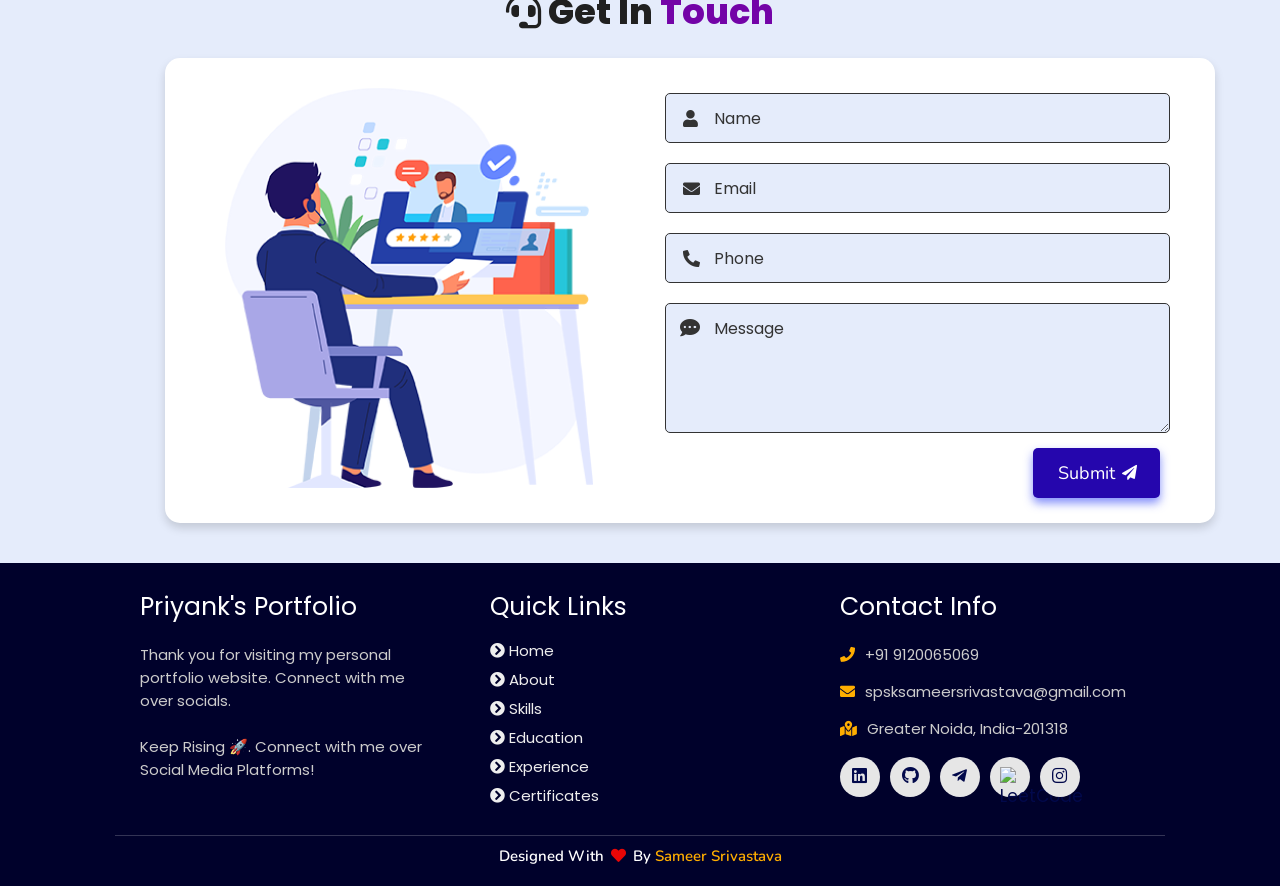
==== commit 17d5dfe5: "Updated certificate icons in HTML to match certificate titles" ====
--- a/index.html
+++ b/index.html
@@ -175,7 +175,7 @@
 
           <div class="resumebtn">
             <a
-              href="https://drive.google.com/file/d/1qrjQkfUd9bnwvWEM8-CC9hZzn5_2dn0U/view?usp=drive_link"
+              href="https://drive.google.com/file/d/1M75gg9PBlEUBP7ZitZxe4xcyH1lVbWqW/view"
               target="_blank"
               class="btn"
               ><span>Resume</span>
@@ -292,72 +292,110 @@
 
     <!-- certificates section starts -->
      
-    
     <section class="Certificate" id="Certificate">
-
-      <h2 class="heading"><i class="fas fa-certificate"></i> Certificates <span>Achieved</span></h2>
-
-        <div class="certificates-container">
-
-            <div class="certificate-card" data-aos="zoom-in" data-aos-delay="100">
-              <div class="icon"><i class="fas fa-network-wired"></i></div>
-              <div class="info">
-                <h3>Network Fundamentals</h3>
-                <p>Coursera | Sep 2024</p>
-              </div>
-            </div>
-
-            <div class="certificate-card" data-aos="zoom-in-up" data-aos-delay="150">
-              <div class="icon"><i class="fas fa-cloud"></i></div>
-              <div class="info">
-                <h3>Introduction to Cloud Computing</h3>
-                <p>Infosys Springboard | Sep 2024</p>
-              </div>
-            </div>
-
-            <div class="certificate-card" data-aos="zoom-in-left" data-aos-delay="200">
-              <div class="icon"><i class="fas fa-microchip"></i></div>
-              <div class="info">
-                <h3>Next Gen Technologies</h3>
-                <p>Coursera | May 2024</p>
-              </div>
-            </div>
-
-            <div class="certificate-card" data-aos="zoom-in-right" data-aos-delay="250">
-              <div class="icon"><i class="fas fa-lightbulb"></i></div>
-              <div class="info">
-                <h3>Design Thinking for Innovation</h3>
-                <p>University of Virginia | Apr 2024</p>
-              </div>
-            </div>
-
-            <div class="certificate-card" data-aos="zoom-in-up" data-aos-delay="300">
-              <div class="icon"><i class="fas fa-brain"></i></div>
-              <div class="info">
-                <h3>Design Thinking for Innovation</h3>
-                <p>Infosys Springboard | Apr 2024</p>
-              </div>
-            </div>
-
-            <div class="certificate-card" data-aos="zoom-in" data-aos-delay="350">
-              <div class="icon"><i class="fas fa-terminal"></i></div>
-              <div class="info">
-                <h3>Linux Command Line for Beginners</h3>
-                <p>Infosys Springboard | Jan 2024</p>
-              </div>
-            </div>
-
-            <div class="certificate-card" data-aos="zoom-in-left" data-aos-delay="400">
-              <div class="icon"><i class="fas fa-user-tie"></i></div>
-              <div class="info">
-                <h3>Employability "Skills" under "Lifeskills"</h3>
-                <p>Rubicon | May 2023</p>
-              </div>
-            </div>
-            </div>
-          </section>
-            
-      
+  <h2 class="heading"><i class="fas fa-certificate"></i> Certificates <span>Achieved</span></h2>
+
+  <div class="certificates-container">
+
+    <div class="certificate-card" data-aos="zoom-in-left" data-aos-delay="400">
+      <div class="icon"><i class="fas fa-shield-alt"></i></div>
+      <div class="info">
+        <h3>Ethical Hacking + Security</h3>
+        <p>Axpino Technologies | Aug 2021</p>
+      </div>
+    </div>
+
+    <div class="certificate-card" data-aos="zoom-in-left" data-aos-delay="400">
+      <div class="icon"><i class="fas fa-bug"></i></div>
+      <div class="info">
+        <h3>Vulnerability Assessment and Penetration Testing</h3>
+        <p>Axpino Technologies | Aug 2021</p>
+      </div>
+    </div>
+
+    <div class="certificate-card" data-aos="zoom-in-left" data-aos-delay="400">
+      <div class="icon"><i class="fas fa-laptop-code"></i></div>
+      <div class="info">
+        <h3>"How to Earn Online"</h3>
+        <p>Axpino Technologies | May 2022</p>
+      </div>
+    </div>
+
+    <div class="certificate-card" data-aos="zoom-in-left" data-aos-delay="400">
+      <div class="icon"><i class="fab fa-python"></i></div>
+      <div class="info">
+        <h3>Python</h3>
+        <p>SKDeft | Aug 2022</p>
+      </div>
+    </div>
+
+    <div class="certificate-card" data-aos="zoom-in-left" data-aos-delay="400">
+      <div class="icon"><i class="fas fa-gamepad"></i></div>
+      <div class="info">
+        <h3>Snake Game</h3>
+        <p>SKDeft | Aug 2022</p>
+      </div>
+    </div>
+
+    <div class="certificate-card" data-aos="zoom-in-left" data-aos-delay="400">
+      <div class="icon"><i class="fas fa-users"></i></div>
+      <div class="info">
+        <h3>Employability "Skills" under "Lifeskills"</h3>
+        <p>Rubicon | May 2023</p>
+      </div>
+    </div>
+
+    <div class="certificate-card" data-aos="zoom-in" data-aos-delay="350">
+      <div class="icon"><i class="fas fa-terminal"></i></div>
+      <div class="info">
+        <h3>Linux Command Line for Beginners</h3>
+        <p>Infosys Springboard | Jan 2024</p>
+      </div>
+    </div>
+
+    <div class="certificate-card" data-aos="zoom-in-up" data-aos-delay="300">
+      <div class="icon"><i class="fas fa-lightbulb"></i></div>
+      <div class="info">
+        <h3>Design Thinking for Innovation</h3>
+        <p>Infosys Springboard | Apr 2024</p>
+      </div>
+    </div>
+
+    <div class="certificate-card" data-aos="zoom-in-right" data-aos-delay="250">
+      <div class="icon"><i class="fas fa-brain"></i></div>
+      <div class="info">
+        <h3>Design Thinking for Innovation</h3>
+        <p>University of Virginia | Apr 2024</p>
+      </div>
+    </div>
+
+    <div class="certificate-card" data-aos="zoom-in-left" data-aos-delay="200">
+      <div class="icon"><i class="fas fa-microchip"></i></div>
+      <div class="info">
+        <h3>Next Gen Technologies</h3>
+        <p>Coursera | May 2024</p>
+      </div>
+    </div>
+
+    <div class="certificate-card" data-aos="zoom-in" data-aos-delay="100">
+      <div class="icon"><i class="fas fa-network-wired"></i></div>
+      <div class="info">
+        <h3>Network Fundamentals</h3>
+        <p>Coursera | Sep 2024</p>
+      </div>
+    </div>
+
+    <div class="certificate-card" data-aos="zoom-in-up" data-aos-delay="150">
+      <div class="icon"><i class="fas fa-cloud"></i></div>
+      <div class="info">
+        <h3>Introduction to Cloud Computing</h3>
+        <p>Infosys Springboard | Sep 2024</p>
+      </div>
+    </div>
+
+  </div>
+</section>
+
     
 
 
@@ -526,17 +564,6 @@
       type="text/javascript"
       src="https://cdn.jsdelivr.net/npm/emailjs-com@3/dist/email.min.js"
     ></script>
-    <script>
-  document.onkeydown = function(e) {
-    if (e.ctrlKey && (e.key === 'u' || e.key === 's' || e.key === 'c')) return false;
-    if (e.key === 'F12' || (e.ctrlKey && e.shiftKey && e.key === 'I')) return false;
-  };
-</script>
-
-    <script>
-  document.addEventListener('contextmenu', event => event.preventDefault());
-</script>
-
 
     <!-- ==== ALL MAJOR JAVASCRIPT CDNS ENDS ==== -->
 
--- a/assets/css/style.css
+++ b/assets/css/style.css
@@ -19,6 +19,10 @@
 body {
   background: #f7f7f7;
   font-family: "Poppins", sans-serif;
+    user-select: none;
+  -webkit-user-select: none;
+  -moz-user-select: none;
+  -ms-user-select: none;
 }
 
 *::selection {
@@ -38,6 +42,9 @@
 }
 html::-webkit-scrollbar-thumb {
   background: #420177;
+}
+img {
+  user-drag: none;
 }
 
 /* pre loader start */
@@ -1323,3 +1330,4 @@
   top: calc(100% - 12rem);
 }
 /* scroll top ends */
+
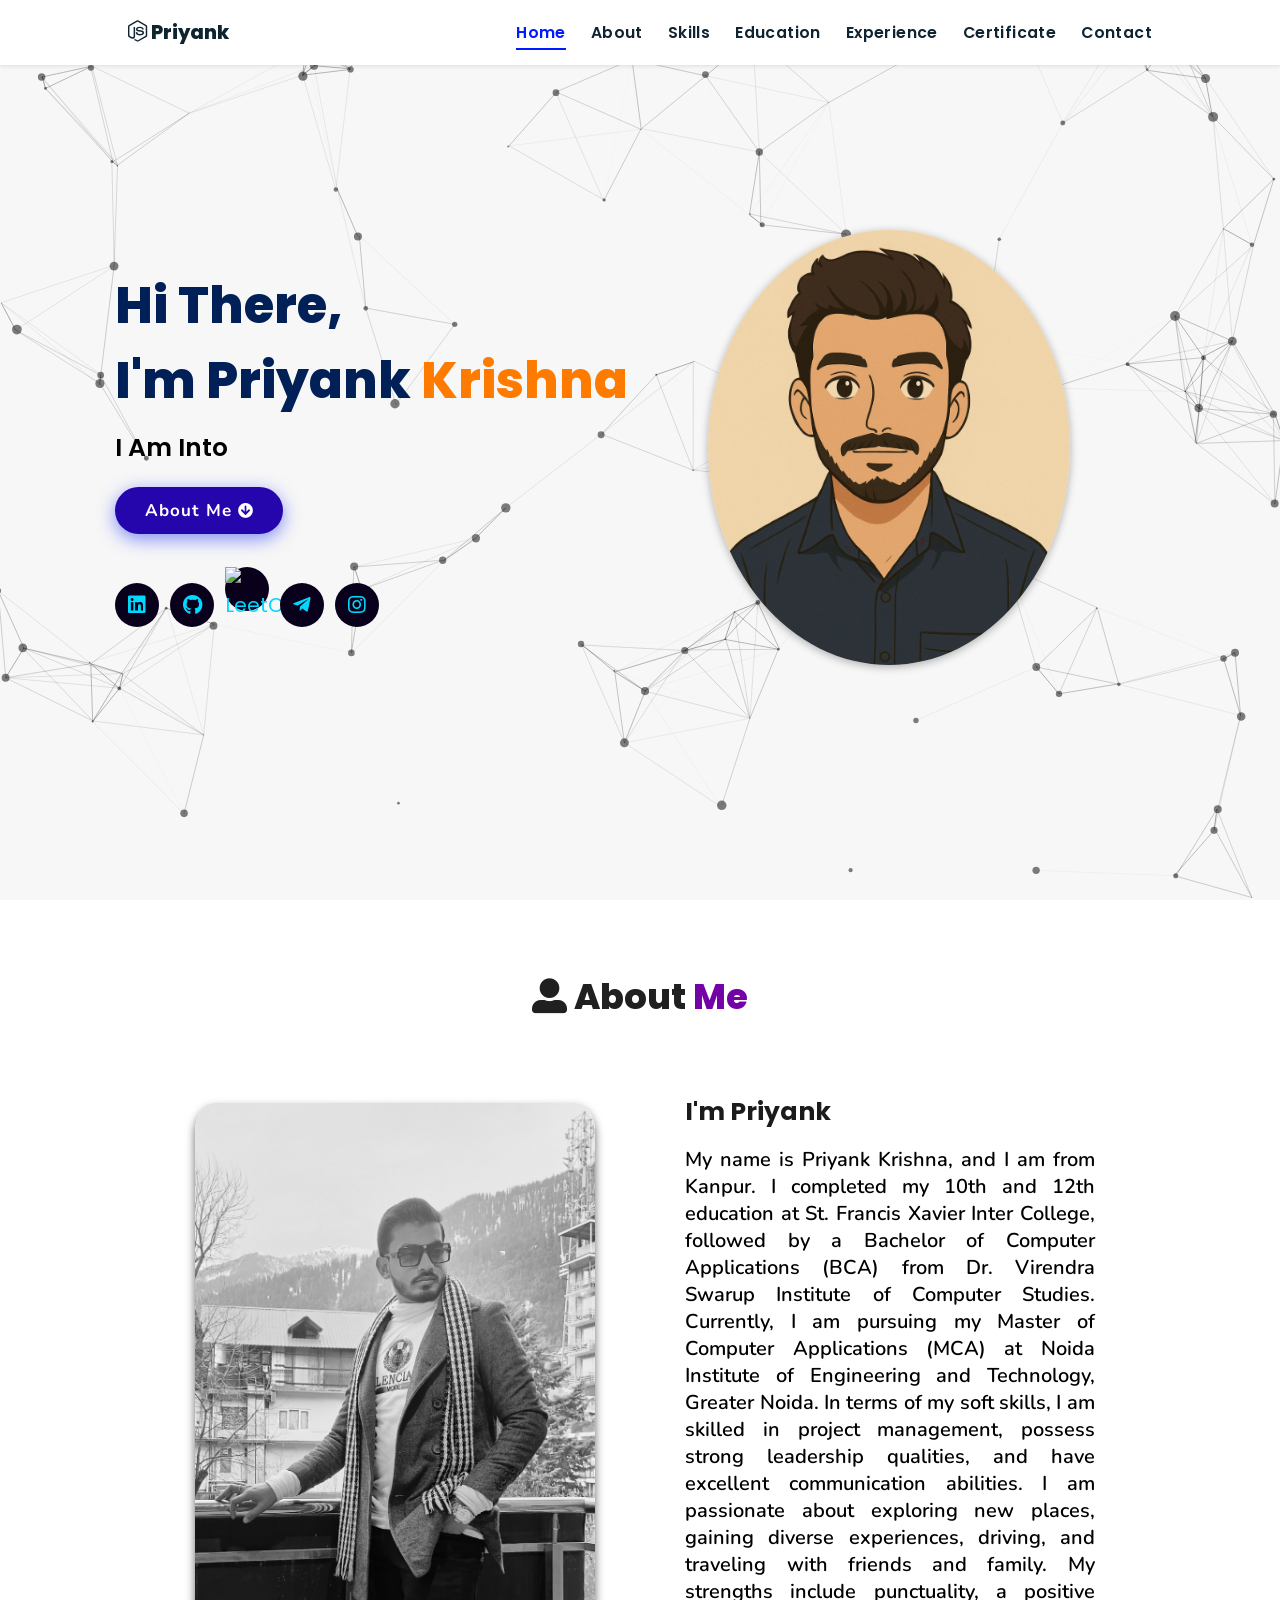
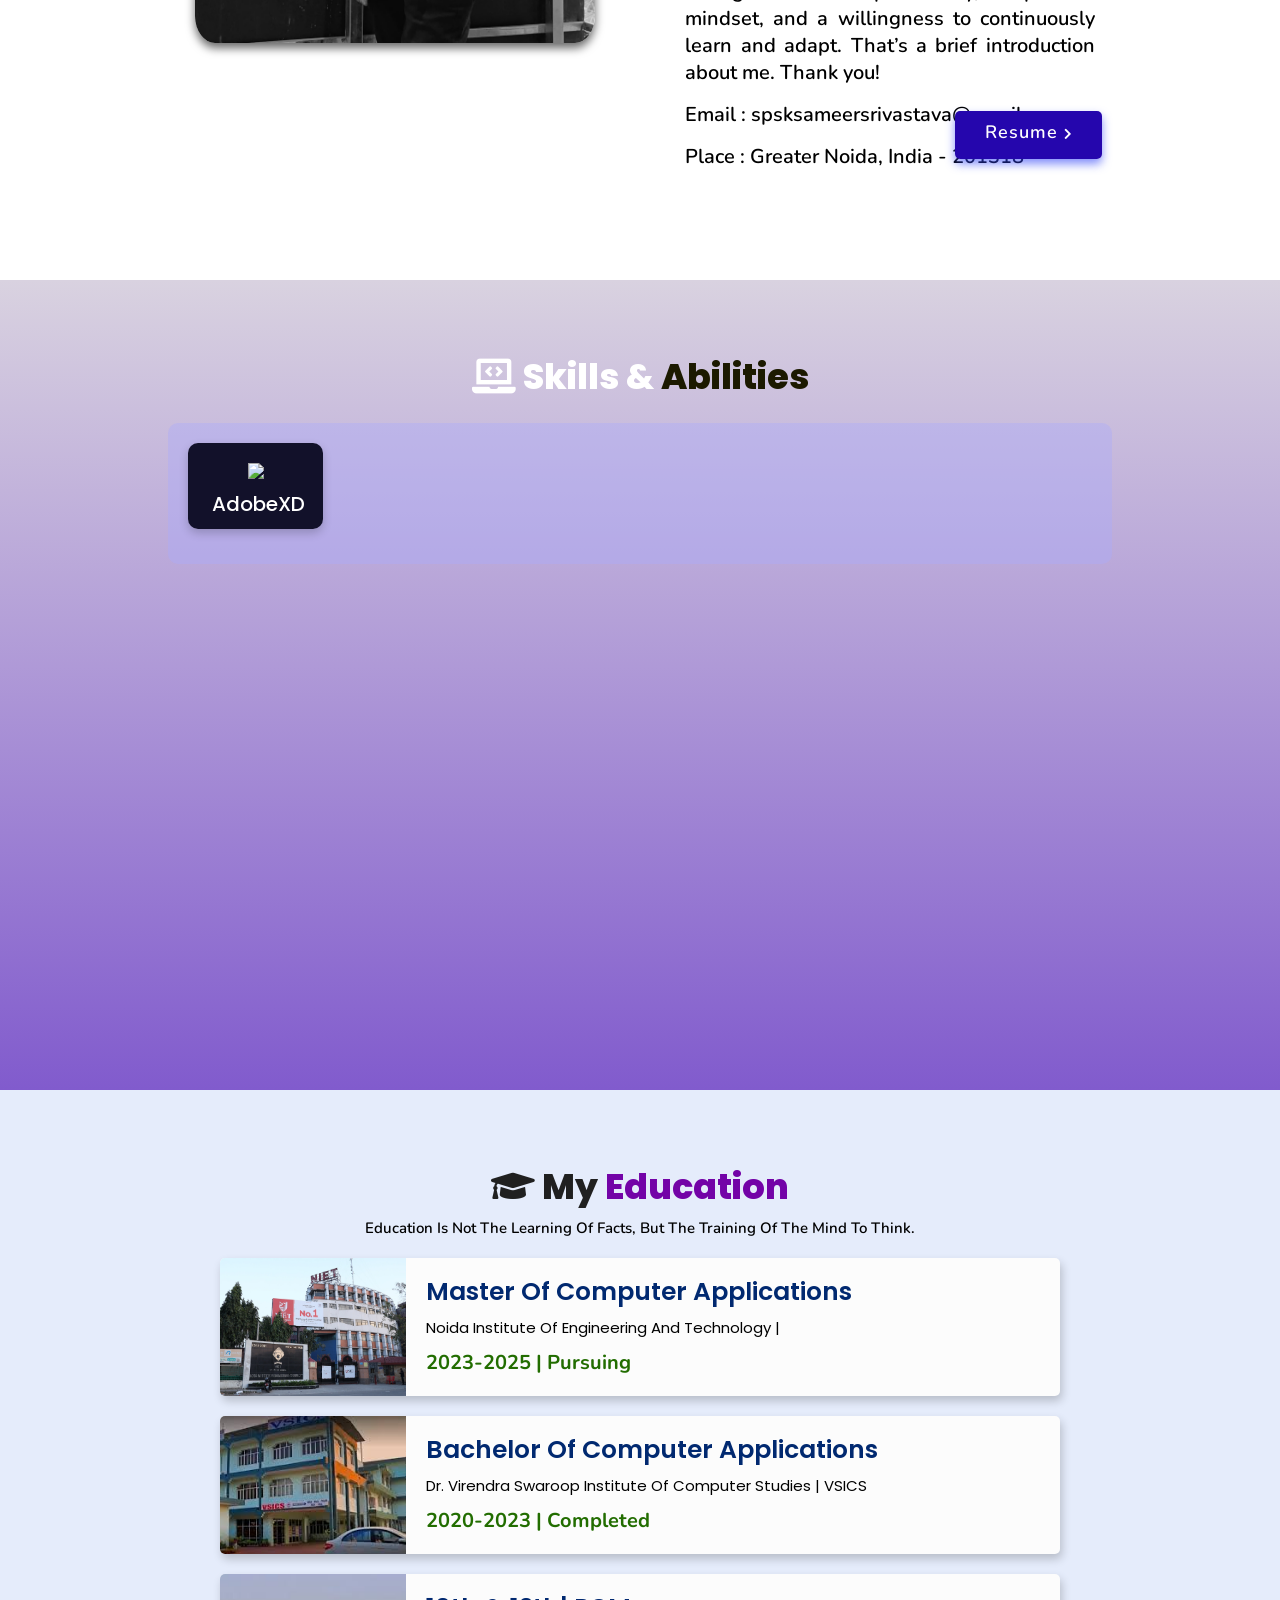
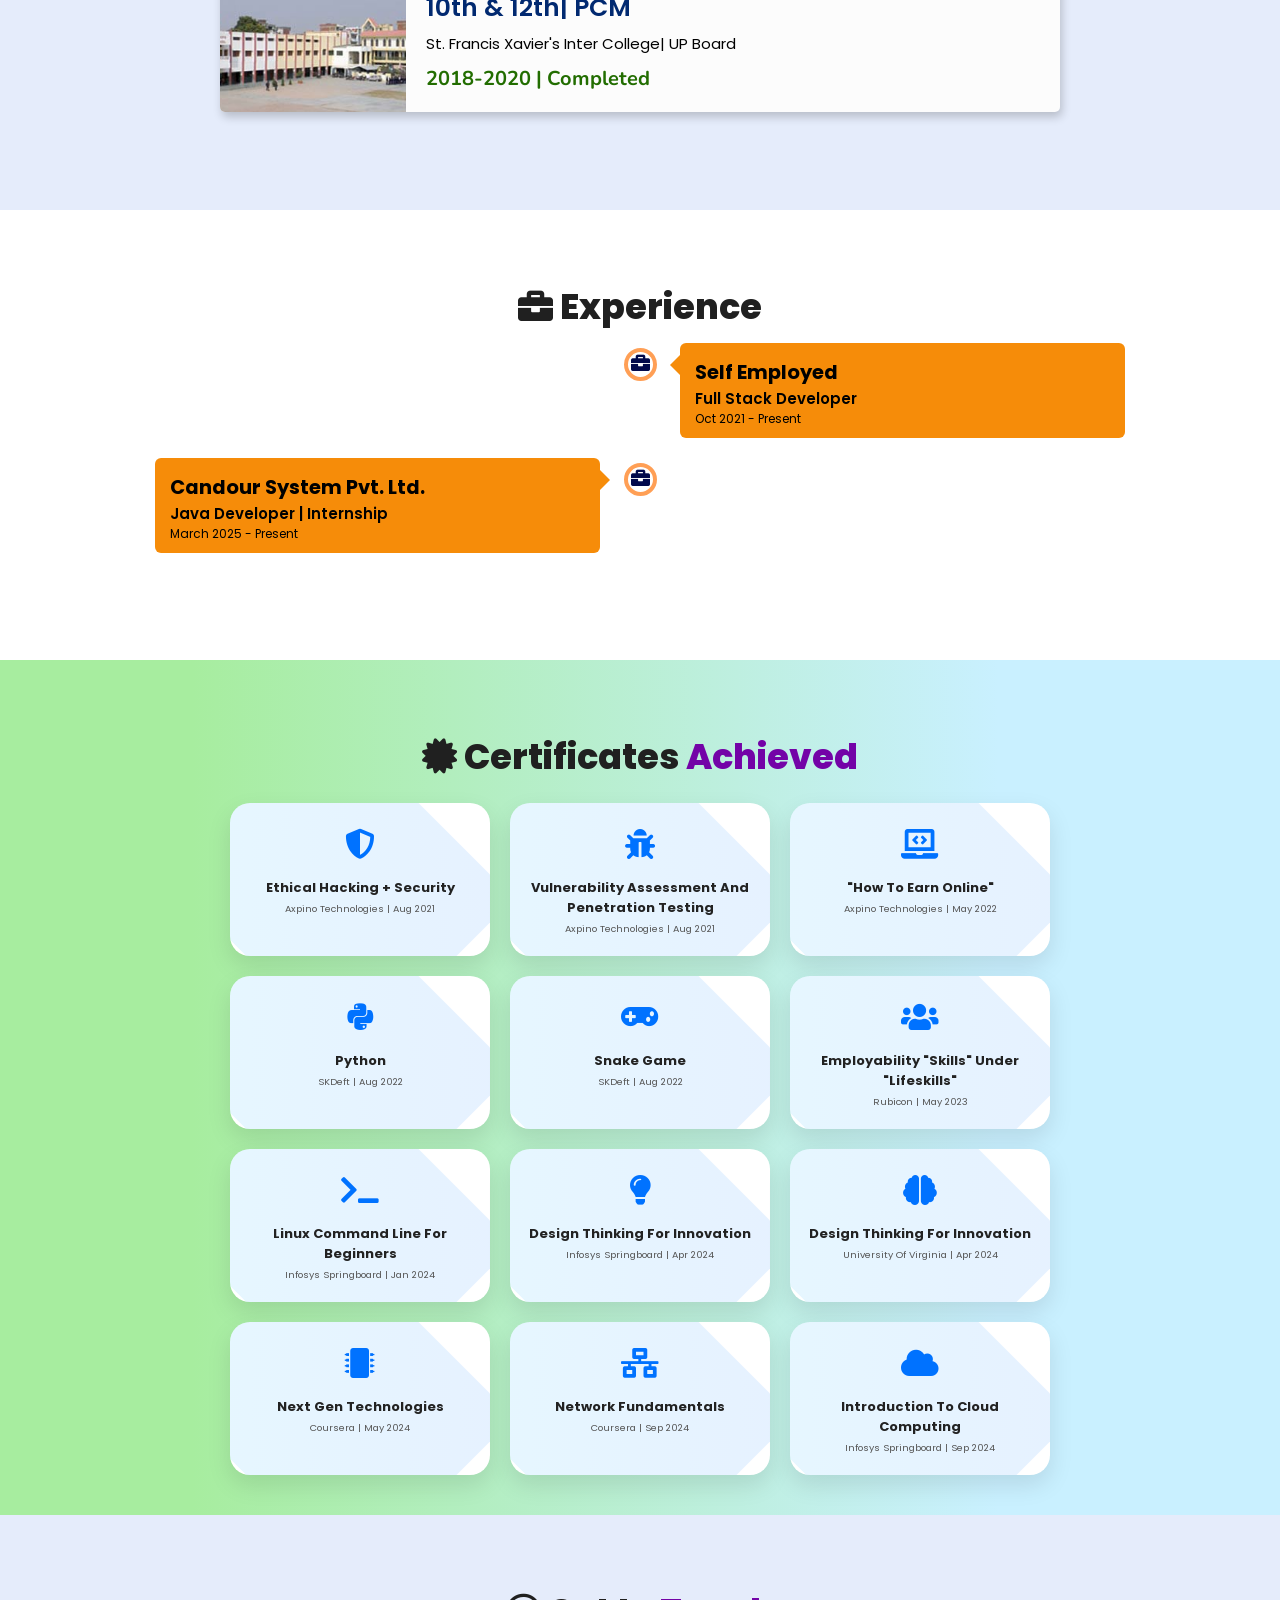
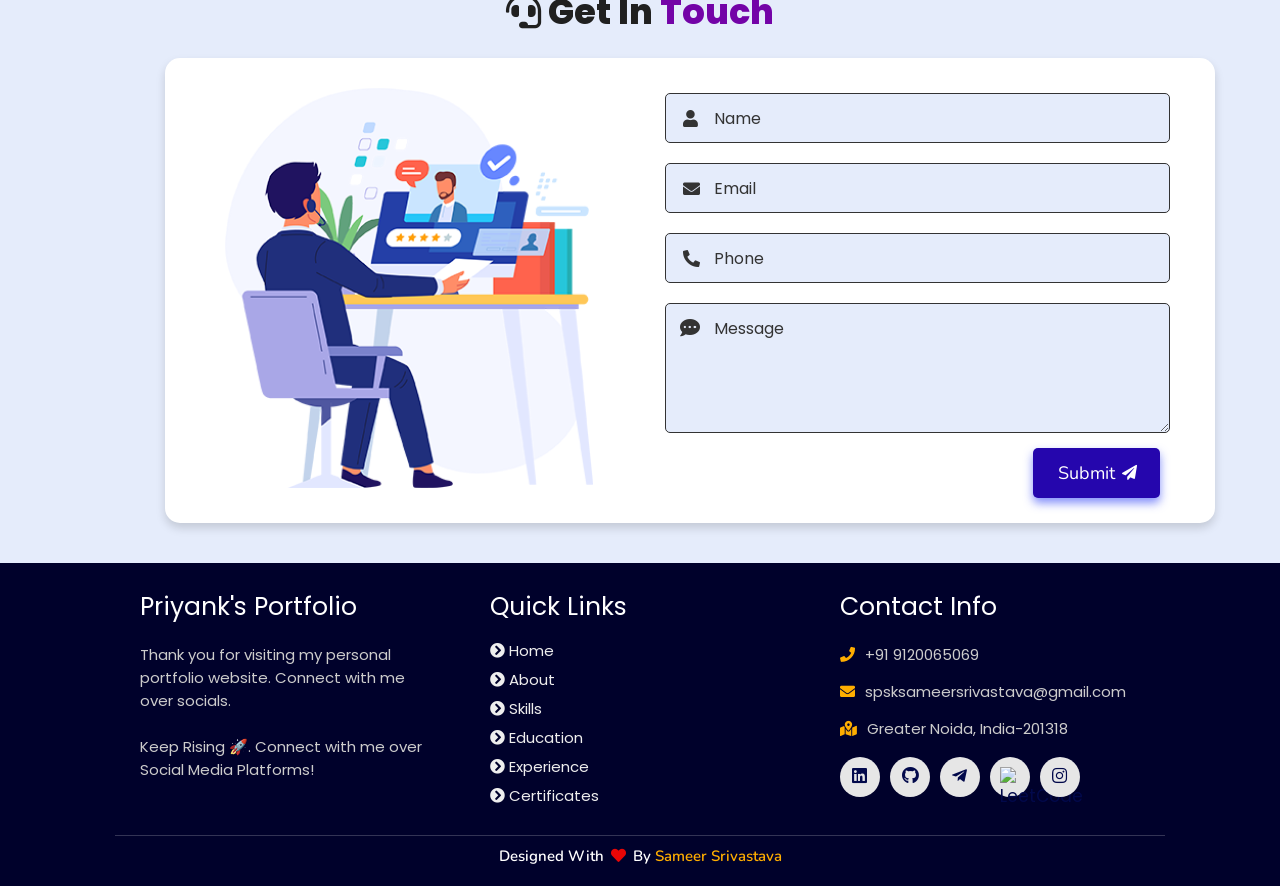
==== commit 261d2502: "Update index.html" ====
--- a/index.html
+++ b/index.html
@@ -292,7 +292,7 @@
 
     <!-- certificates section starts -->
      
-    <section class="Certificate" id="Certificate">
+   <section class="Certificate" id="Certificate">
   <h2 class="heading"><i class="fas fa-certificate"></i> Certificates <span>Achieved</span></h2>
 
   <div class="certificates-container">
@@ -395,6 +395,7 @@
 
   </div>
 </section>
+
 
     
 
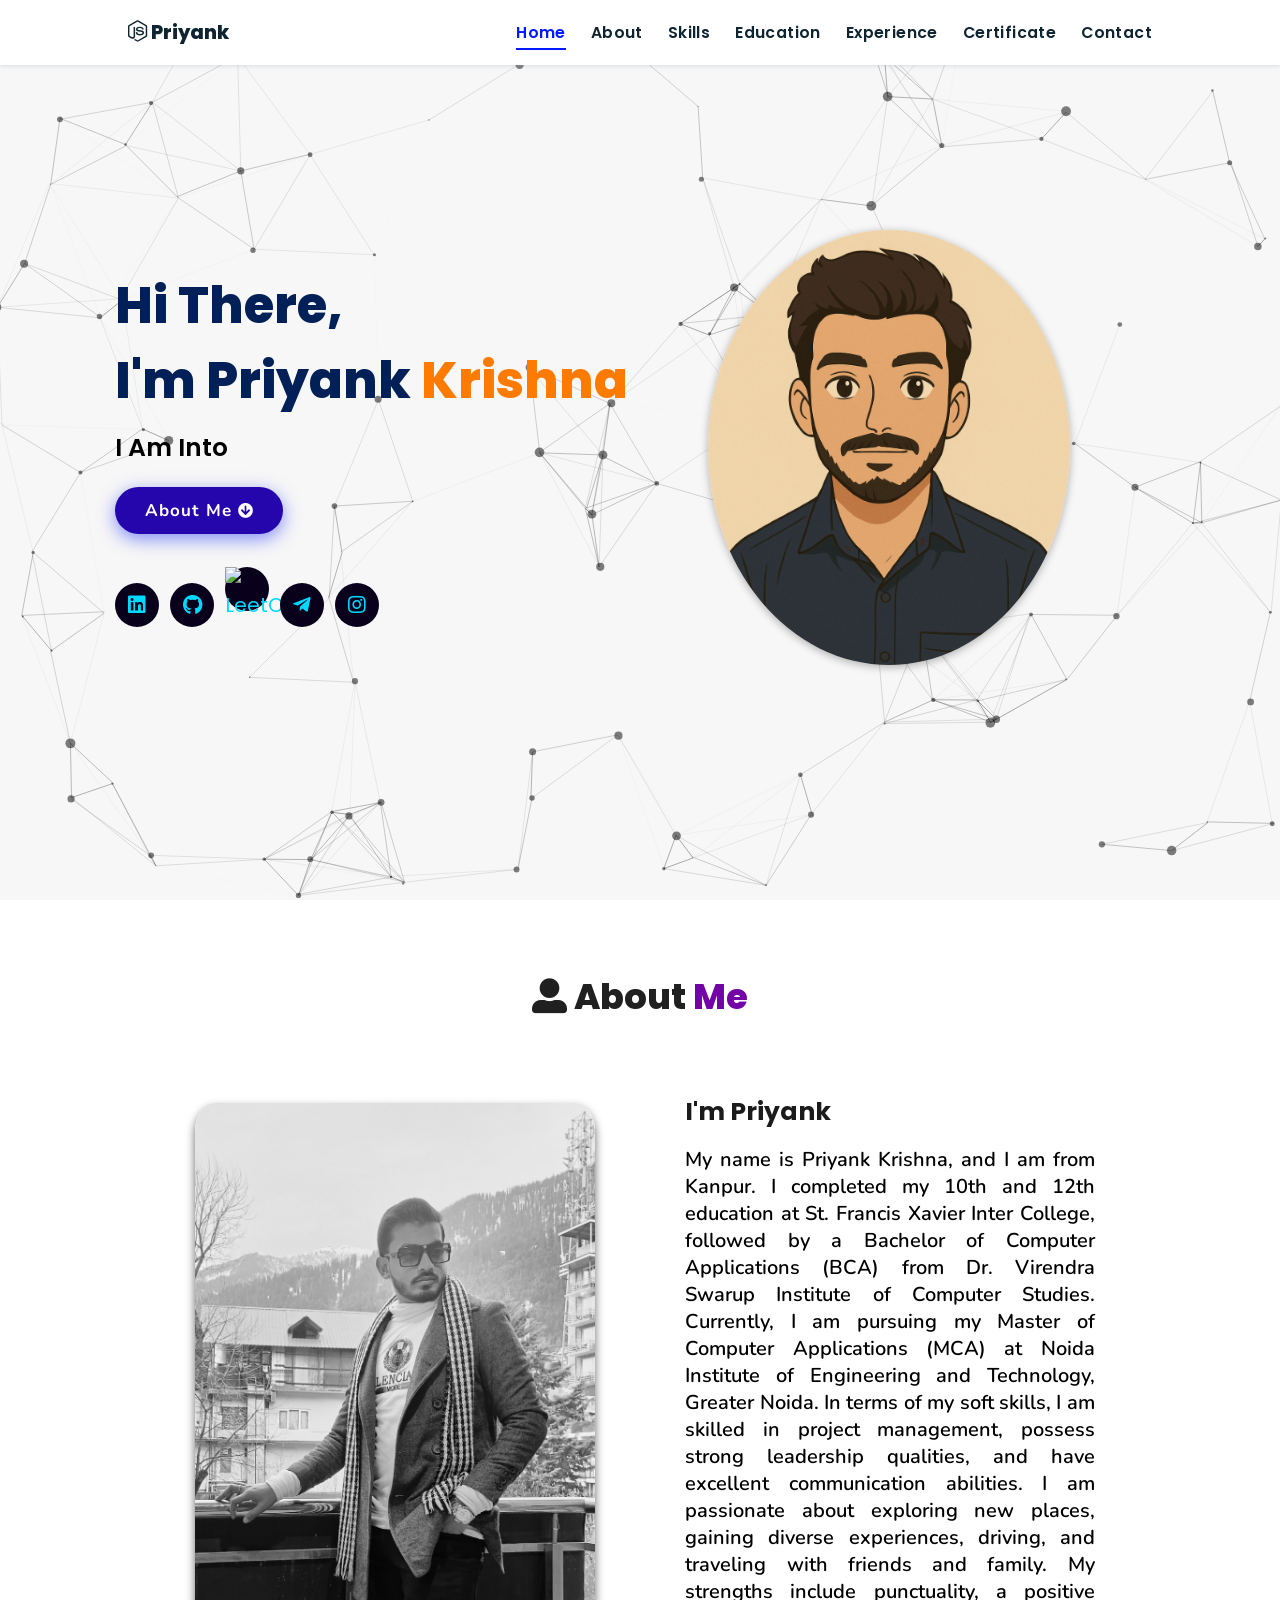
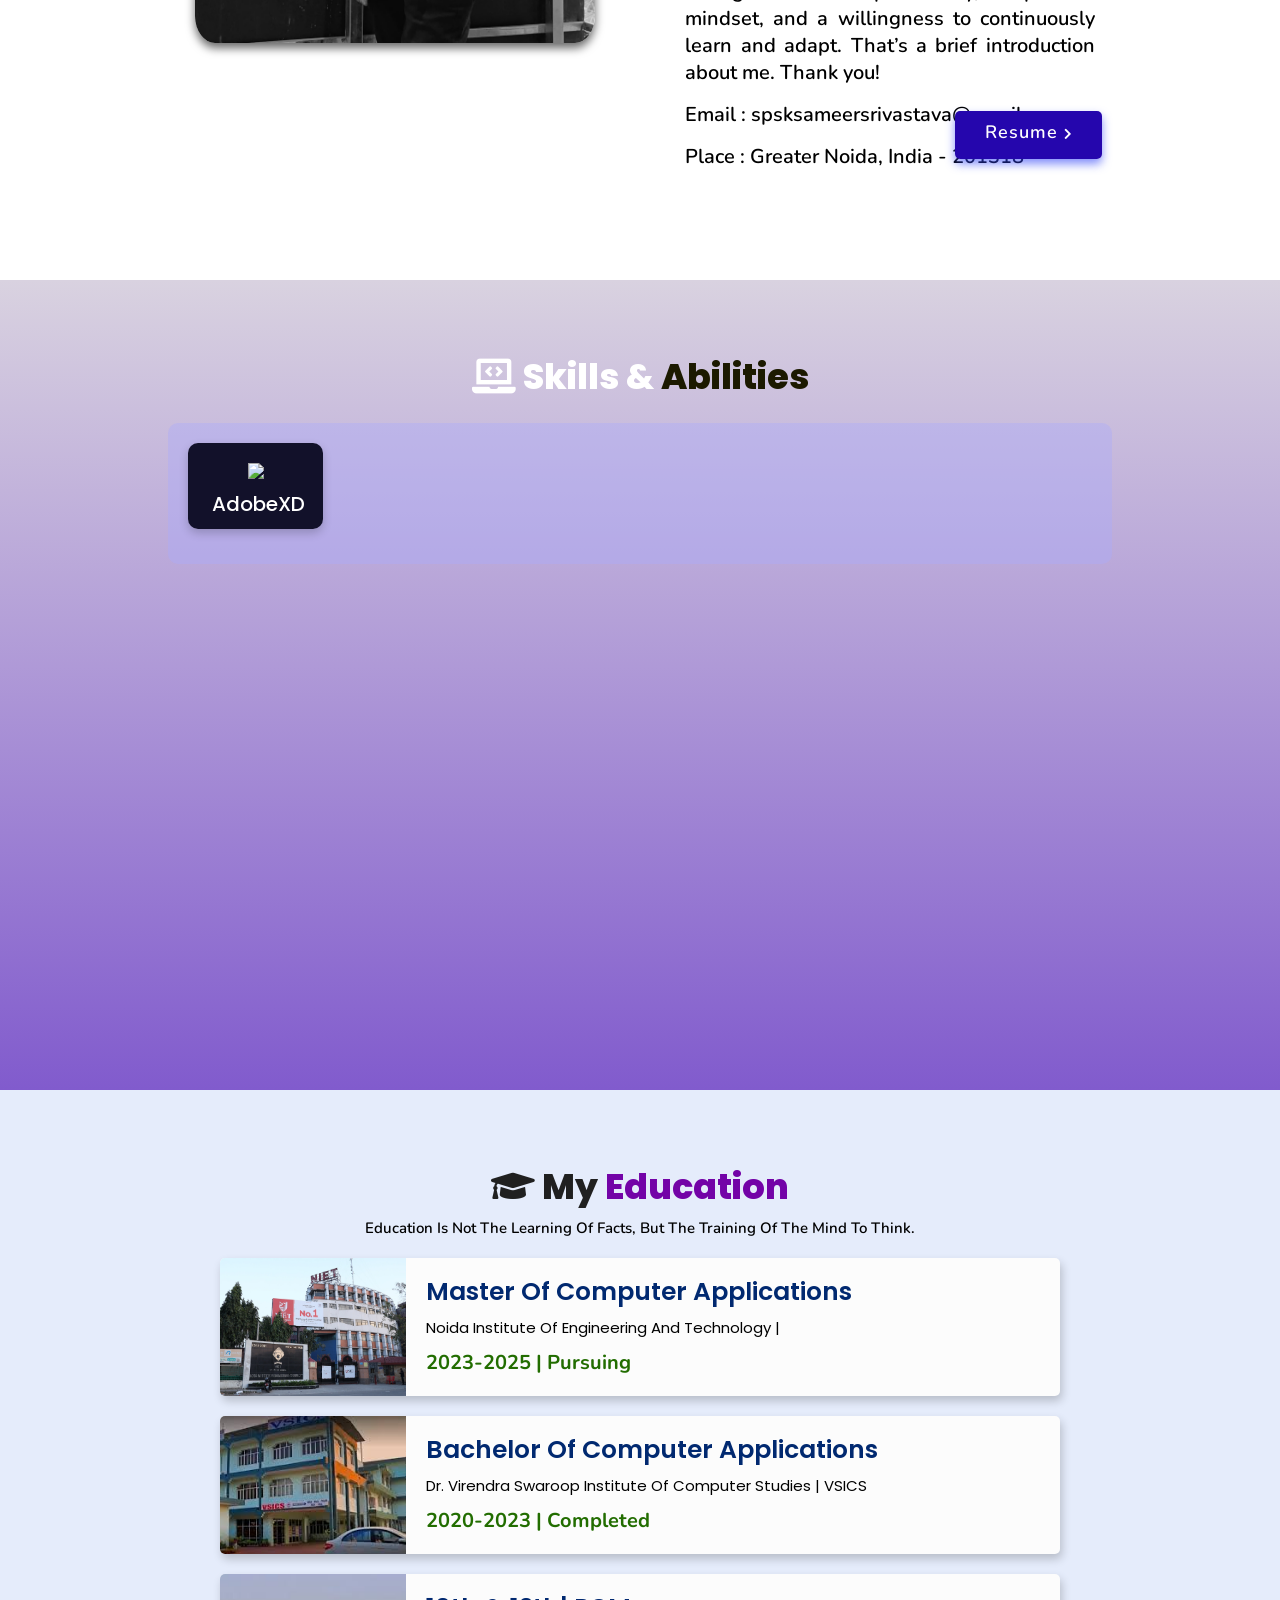
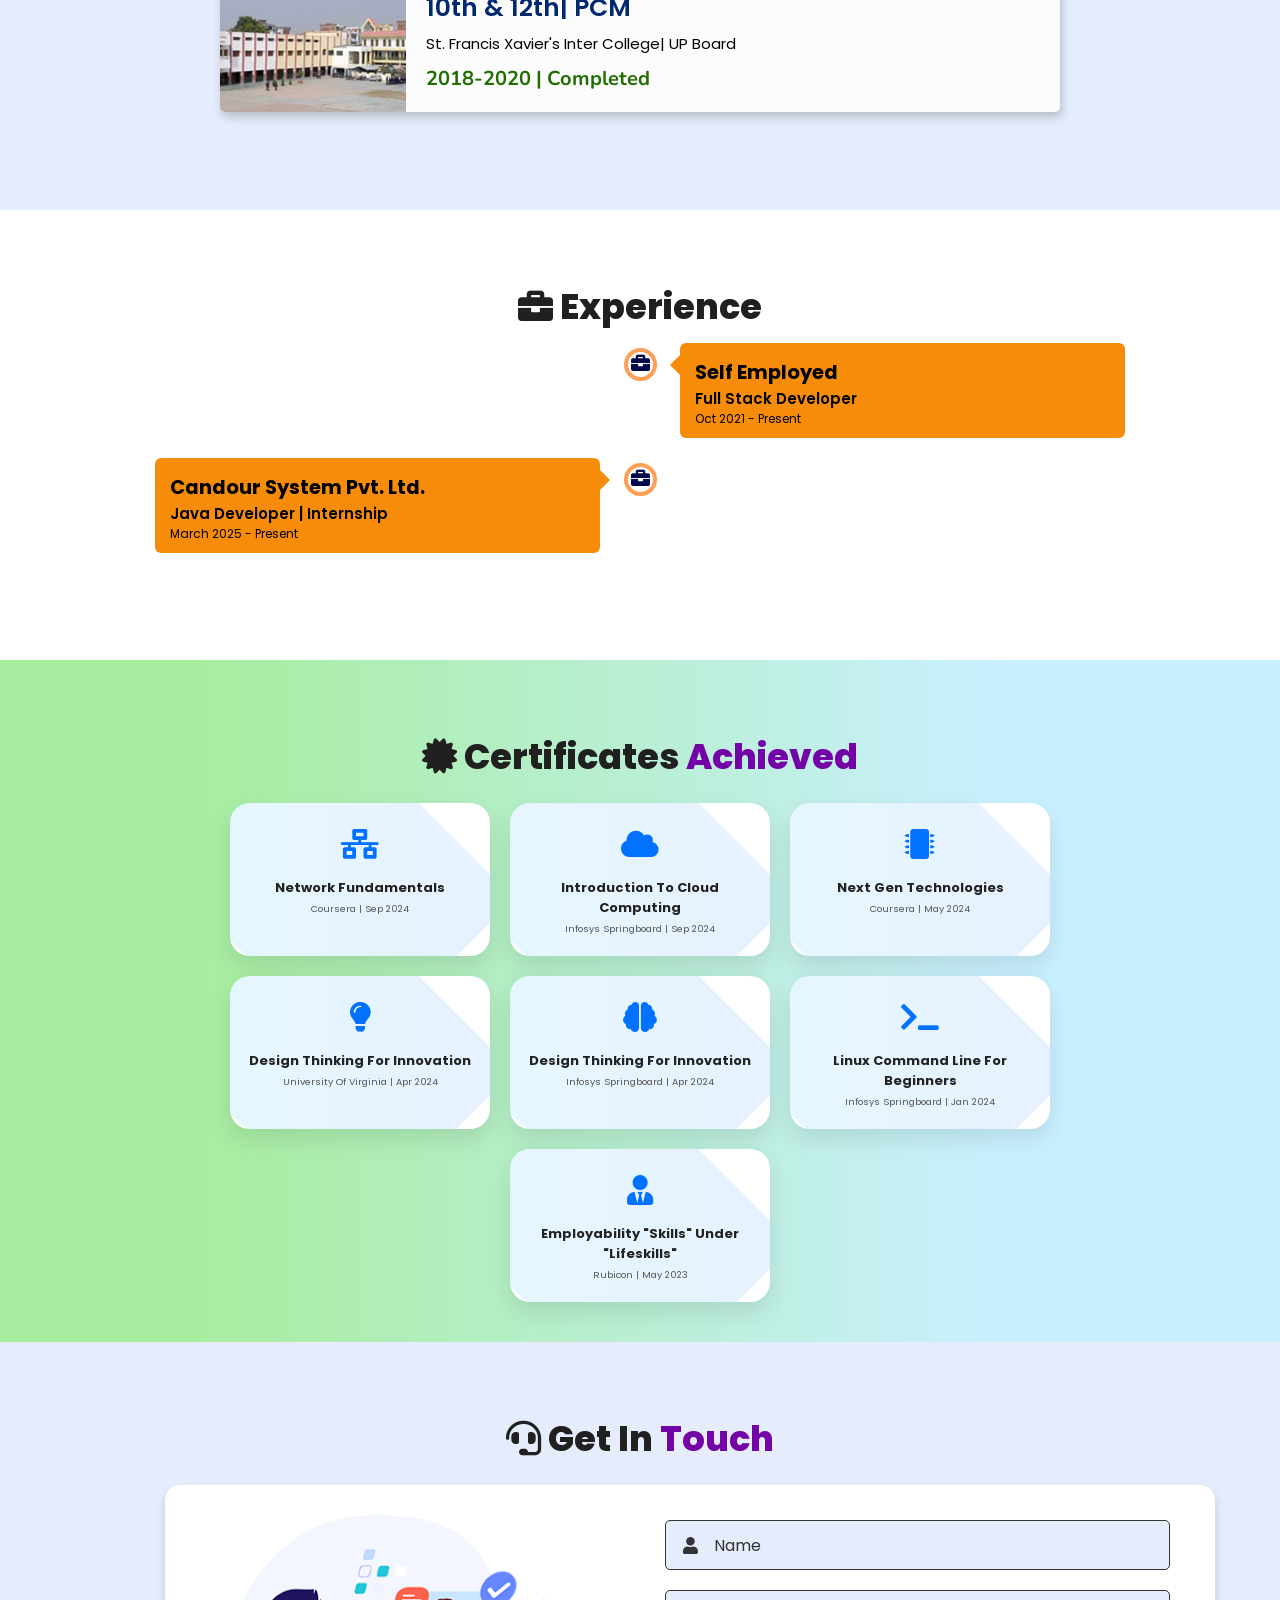
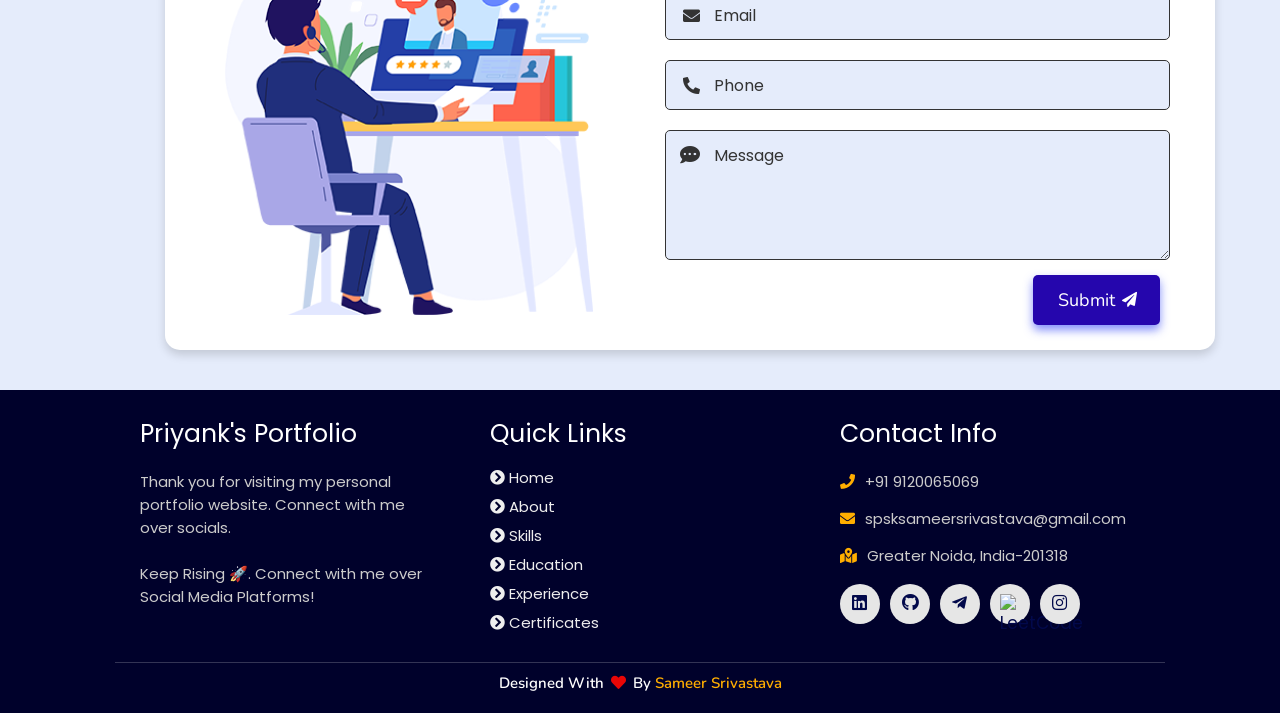
==== commit c3ce1056: "Update index.html" ====
--- a/index.html
+++ b/index.html
@@ -292,111 +292,72 @@
 
     <!-- certificates section starts -->
      
-   <section class="Certificate" id="Certificate">
-  <h2 class="heading"><i class="fas fa-certificate"></i> Certificates <span>Achieved</span></h2>
-
-  <div class="certificates-container">
-
-    <div class="certificate-card" data-aos="zoom-in-left" data-aos-delay="400">
-      <div class="icon"><i class="fas fa-shield-alt"></i></div>
-      <div class="info">
-        <h3>Ethical Hacking + Security</h3>
-        <p>Axpino Technologies | Aug 2021</p>
-      </div>
-    </div>
-
-    <div class="certificate-card" data-aos="zoom-in-left" data-aos-delay="400">
-      <div class="icon"><i class="fas fa-bug"></i></div>
-      <div class="info">
-        <h3>Vulnerability Assessment and Penetration Testing</h3>
-        <p>Axpino Technologies | Aug 2021</p>
-      </div>
-    </div>
-
-    <div class="certificate-card" data-aos="zoom-in-left" data-aos-delay="400">
-      <div class="icon"><i class="fas fa-laptop-code"></i></div>
-      <div class="info">
-        <h3>"How to Earn Online"</h3>
-        <p>Axpino Technologies | May 2022</p>
-      </div>
-    </div>
-
-    <div class="certificate-card" data-aos="zoom-in-left" data-aos-delay="400">
-      <div class="icon"><i class="fab fa-python"></i></div>
-      <div class="info">
-        <h3>Python</h3>
-        <p>SKDeft | Aug 2022</p>
-      </div>
-    </div>
-
-    <div class="certificate-card" data-aos="zoom-in-left" data-aos-delay="400">
-      <div class="icon"><i class="fas fa-gamepad"></i></div>
-      <div class="info">
-        <h3>Snake Game</h3>
-        <p>SKDeft | Aug 2022</p>
-      </div>
-    </div>
-
-    <div class="certificate-card" data-aos="zoom-in-left" data-aos-delay="400">
-      <div class="icon"><i class="fas fa-users"></i></div>
-      <div class="info">
-        <h3>Employability "Skills" under "Lifeskills"</h3>
-        <p>Rubicon | May 2023</p>
-      </div>
-    </div>
-
-    <div class="certificate-card" data-aos="zoom-in" data-aos-delay="350">
-      <div class="icon"><i class="fas fa-terminal"></i></div>
-      <div class="info">
-        <h3>Linux Command Line for Beginners</h3>
-        <p>Infosys Springboard | Jan 2024</p>
-      </div>
-    </div>
-
-    <div class="certificate-card" data-aos="zoom-in-up" data-aos-delay="300">
-      <div class="icon"><i class="fas fa-lightbulb"></i></div>
-      <div class="info">
-        <h3>Design Thinking for Innovation</h3>
-        <p>Infosys Springboard | Apr 2024</p>
-      </div>
-    </div>
-
-    <div class="certificate-card" data-aos="zoom-in-right" data-aos-delay="250">
-      <div class="icon"><i class="fas fa-brain"></i></div>
-      <div class="info">
-        <h3>Design Thinking for Innovation</h3>
-        <p>University of Virginia | Apr 2024</p>
-      </div>
-    </div>
-
-    <div class="certificate-card" data-aos="zoom-in-left" data-aos-delay="200">
-      <div class="icon"><i class="fas fa-microchip"></i></div>
-      <div class="info">
-        <h3>Next Gen Technologies</h3>
-        <p>Coursera | May 2024</p>
-      </div>
-    </div>
-
-    <div class="certificate-card" data-aos="zoom-in" data-aos-delay="100">
-      <div class="icon"><i class="fas fa-network-wired"></i></div>
-      <div class="info">
-        <h3>Network Fundamentals</h3>
-        <p>Coursera | Sep 2024</p>
-      </div>
-    </div>
-
-    <div class="certificate-card" data-aos="zoom-in-up" data-aos-delay="150">
-      <div class="icon"><i class="fas fa-cloud"></i></div>
-      <div class="info">
-        <h3>Introduction to Cloud Computing</h3>
-        <p>Infosys Springboard | Sep 2024</p>
-      </div>
-    </div>
-
-  </div>
-</section>
-
-
+    
+    <section class="Certificate" id="Certificate">
+
+      <h2 class="heading"><i class="fas fa-certificate"></i> Certificates <span>Achieved</span></h2>
+
+        <div class="certificates-container">
+
+            <div class="certificate-card" data-aos="zoom-in" data-aos-delay="100">
+              <div class="icon"><i class="fas fa-network-wired"></i></div>
+              <div class="info">
+                <h3>Network Fundamentals</h3>
+                <p>Coursera | Sep 2024</p>
+              </div>
+            </div>
+
+            <div class="certificate-card" data-aos="zoom-in-up" data-aos-delay="150">
+              <div class="icon"><i class="fas fa-cloud"></i></div>
+              <div class="info">
+                <h3>Introduction to Cloud Computing</h3>
+                <p>Infosys Springboard | Sep 2024</p>
+              </div>
+            </div>
+
+            <div class="certificate-card" data-aos="zoom-in-left" data-aos-delay="200">
+              <div class="icon"><i class="fas fa-microchip"></i></div>
+              <div class="info">
+                <h3>Next Gen Technologies</h3>
+                <p>Coursera | May 2024</p>
+              </div>
+            </div>
+
+            <div class="certificate-card" data-aos="zoom-in-right" data-aos-delay="250">
+              <div class="icon"><i class="fas fa-lightbulb"></i></div>
+              <div class="info">
+                <h3>Design Thinking for Innovation</h3>
+                <p>University of Virginia | Apr 2024</p>
+              </div>
+            </div>
+
+            <div class="certificate-card" data-aos="zoom-in-up" data-aos-delay="300">
+              <div class="icon"><i class="fas fa-brain"></i></div>
+              <div class="info">
+                <h3>Design Thinking for Innovation</h3>
+                <p>Infosys Springboard | Apr 2024</p>
+              </div>
+            </div>
+
+            <div class="certificate-card" data-aos="zoom-in" data-aos-delay="350">
+              <div class="icon"><i class="fas fa-terminal"></i></div>
+              <div class="info">
+                <h3>Linux Command Line for Beginners</h3>
+                <p>Infosys Springboard | Jan 2024</p>
+              </div>
+            </div>
+
+            <div class="certificate-card" data-aos="zoom-in-left" data-aos-delay="400">
+              <div class="icon"><i class="fas fa-user-tie"></i></div>
+              <div class="info">
+                <h3>Employability "Skills" under "Lifeskills"</h3>
+                <p>Rubicon | May 2023</p>
+              </div>
+            </div>
+            </div>
+          </section>
+            
+      
     
 
 
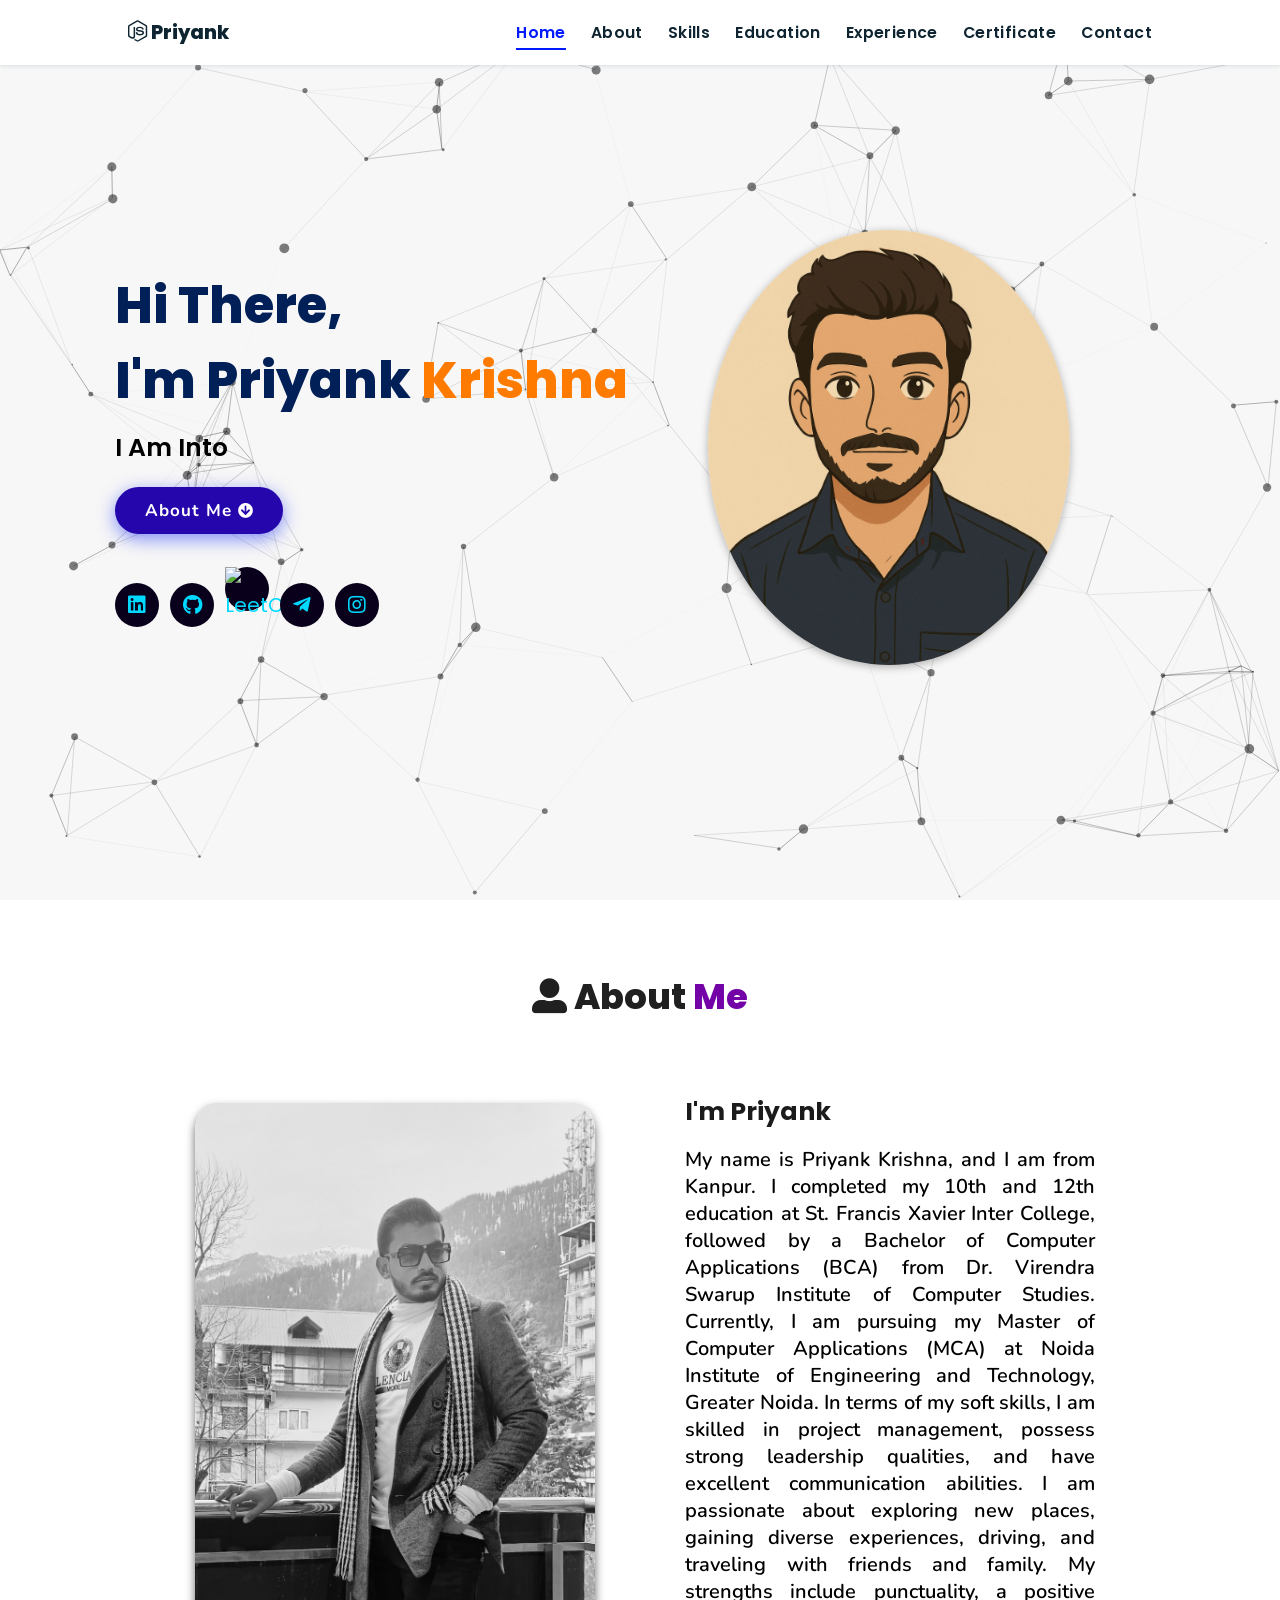
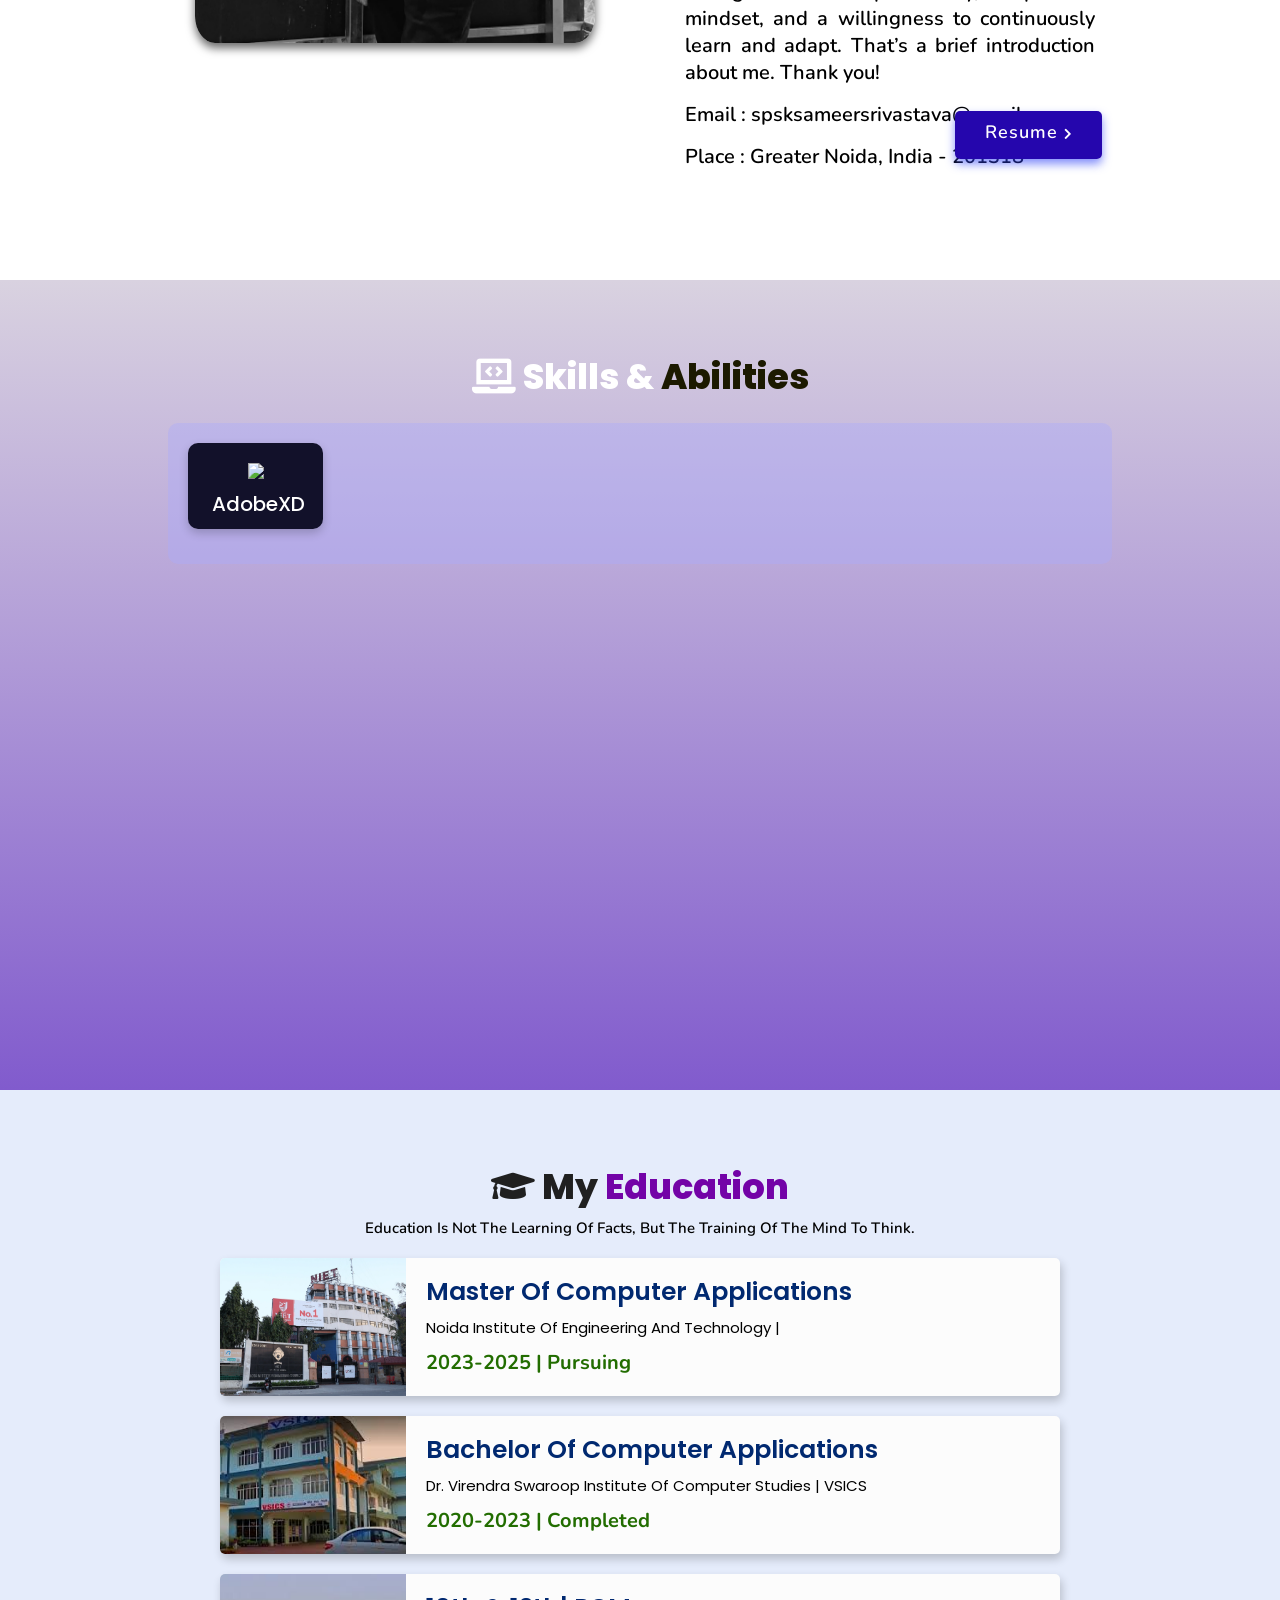
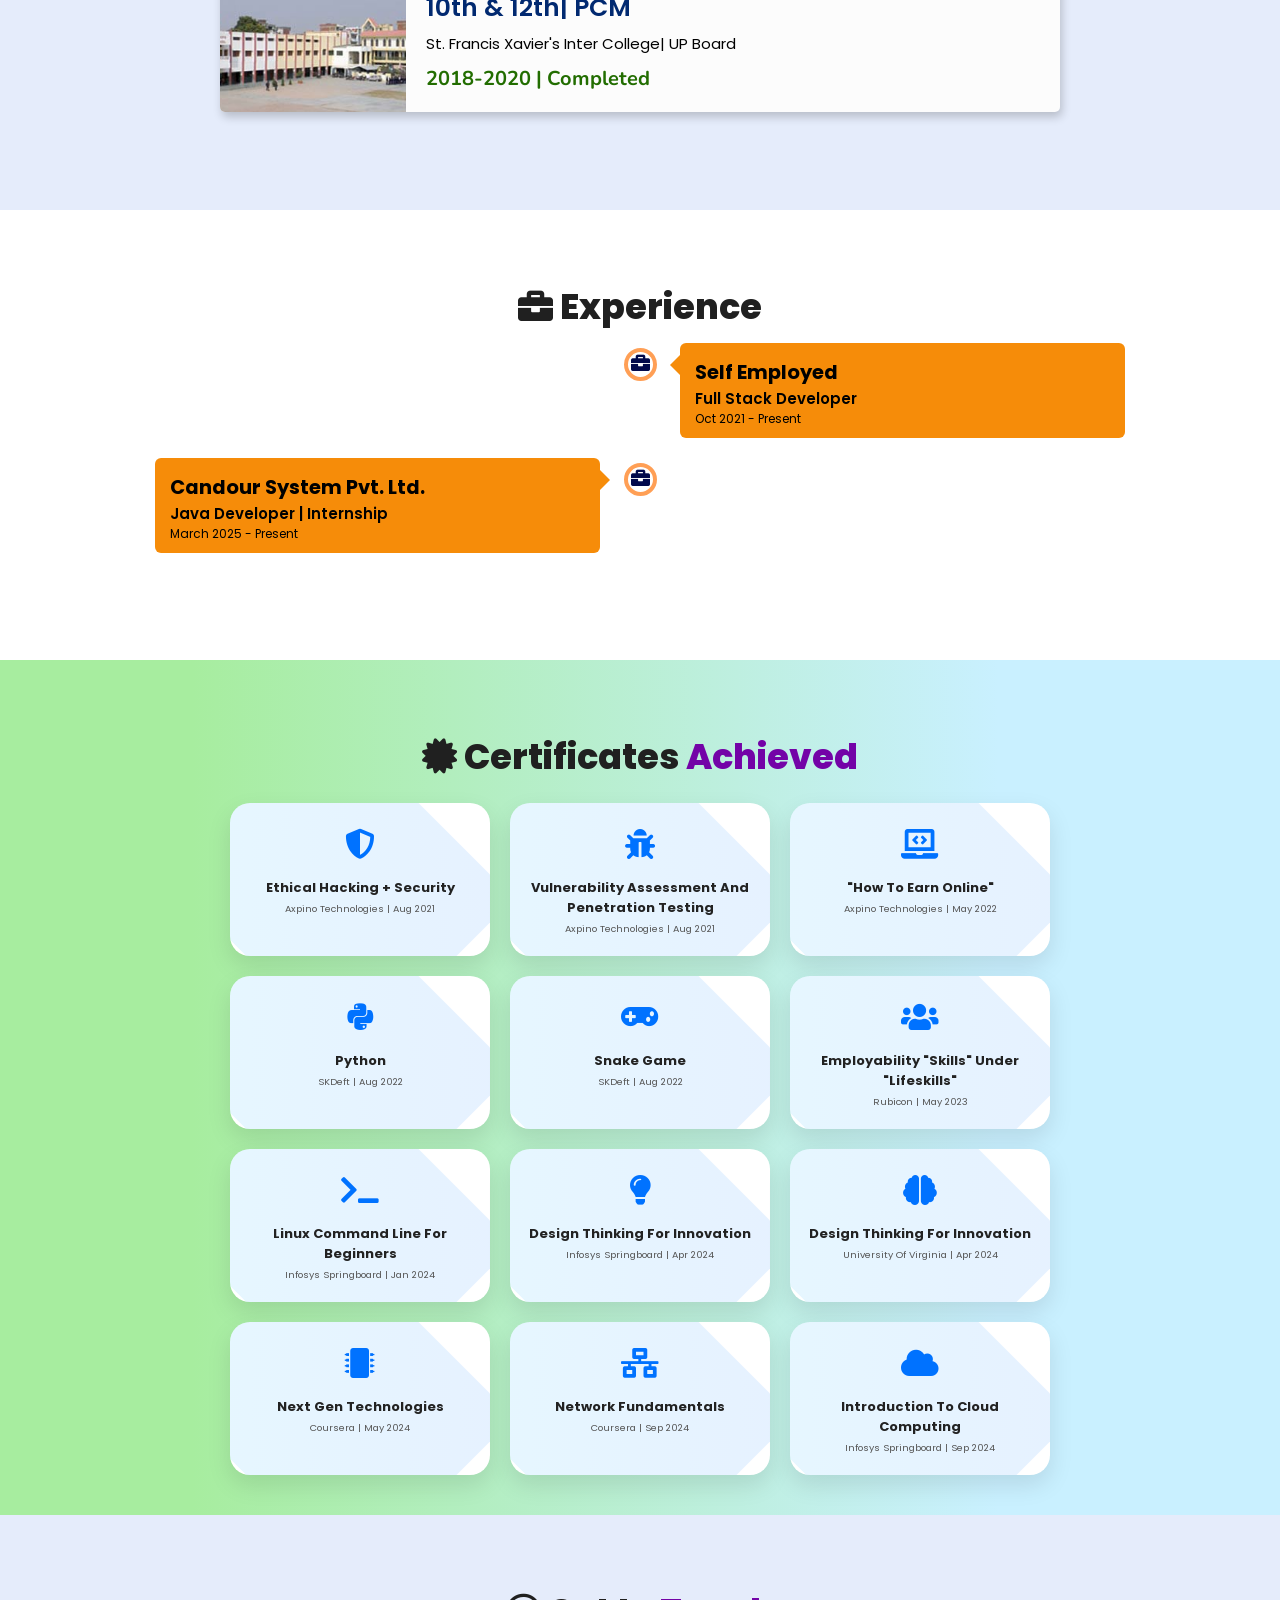
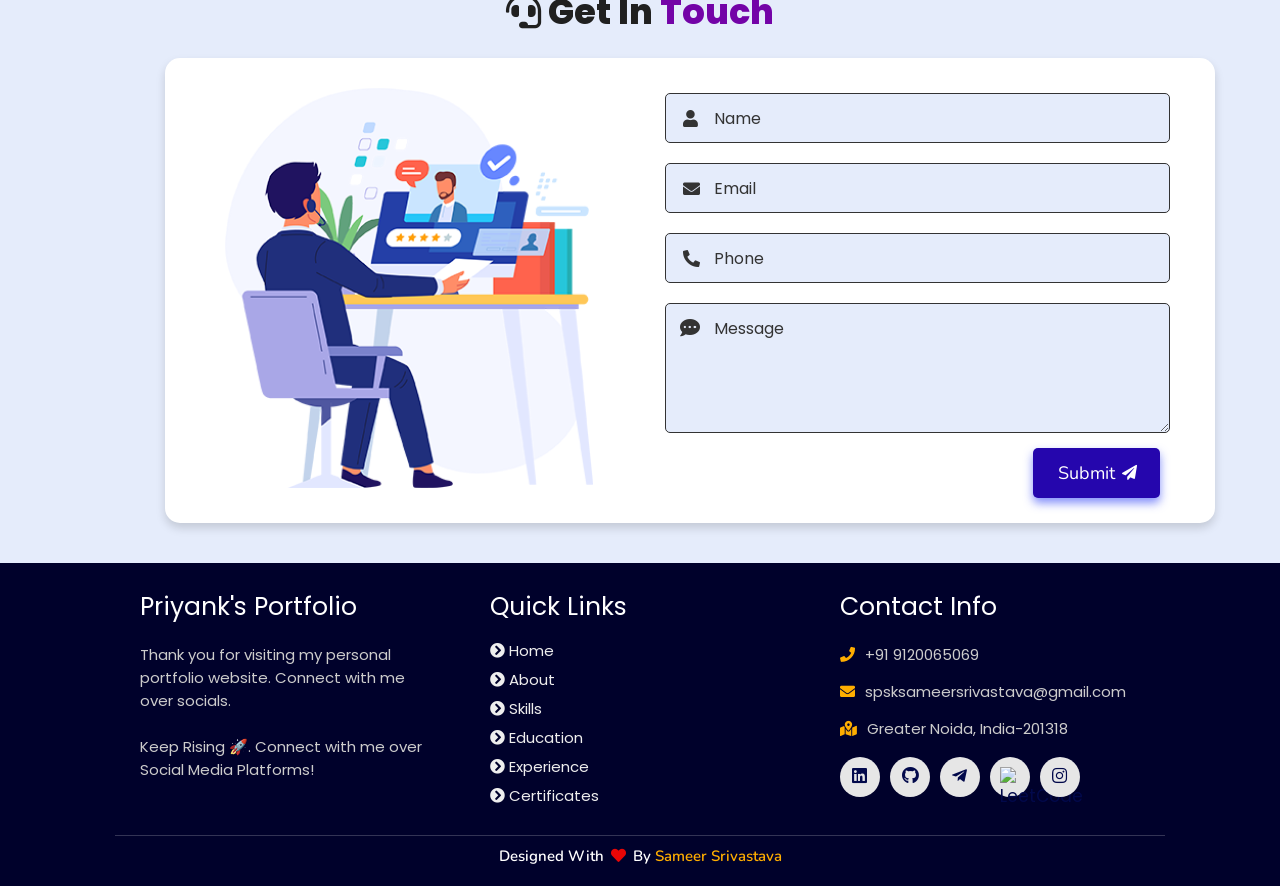
==== commit fe5442dd: "Update index.html" ====
--- a/index.html
+++ b/index.html
@@ -292,72 +292,113 @@
 
     <!-- certificates section starts -->
      
+    <section class="Certificate" id="Certificate">
+  <h2 class="heading"><i class="fas fa-certificate"></i> Certificates <span>Achieved</span></h2>
+
+  <div class="certificates-container">
+
+    <div class="certificate-card" data-aos="zoom-in-left" data-aos-delay="400">
+      <div class="icon"><i class="fas fa-shield-alt"></i></div>
+      <div class="info">
+        <h3>Ethical Hacking + Security</h3>
+        <p>Axpino Technologies | Aug 2021</p>
+      </div>
+    </div>
+
+    <div class="certificate-card" data-aos="zoom-in-left" data-aos-delay="400">
+      <div class="icon"><i class="fas fa-bug"></i></div>
+      <div class="info">
+        <h3>Vulnerability Assessment and Penetration Testing</h3>
+        <p>Axpino Technologies | Aug 2021</p>
+      </div>
+    </div>
+
+    <div class="certificate-card" data-aos="zoom-in-left" data-aos-delay="400">
+      <div class="icon"><i class="fas fa-laptop-code"></i></div>
+      <div class="info">
+        <h3>"How to Earn Online"</h3>
+        <p>Axpino Technologies | May 2022</p>
+      </div>
+    </div>
+
+    <div class="certificate-card" data-aos="zoom-in-left" data-aos-delay="400">
+      <div class="icon"><i class="fab fa-python"></i></div>
+      <div class="info">
+        <h3>Python</h3>
+        <p>SKDeft | Aug 2022</p>
+      </div>
+    </div>
+
+    <div class="certificate-card" data-aos="zoom-in-left" data-aos-delay="400">
+      <div class="icon"><i class="fas fa-gamepad"></i></div>
+      <div class="info">
+        <h3>Snake Game</h3>
+        <p>SKDeft | Aug 2022</p>
+      </div>
+    </div>
+
+    <div class="certificate-card" data-aos="zoom-in-left" data-aos-delay="400">
+      <div class="icon"><i class="fas fa-users"></i></div>
+      <div class="info">
+        <h3>Employability "Skills" under "Lifeskills"</h3>
+        <p>Rubicon | May 2023</p>
+      </div>
+    </div>
+
+    <div class="certificate-card" data-aos="zoom-in" data-aos-delay="350">
+      <div class="icon"><i class="fas fa-terminal"></i></div>
+      <div class="info">
+        <h3>Linux Command Line for Beginners</h3>
+        <p>Infosys Springboard | Jan 2024</p>
+      </div>
+    </div>
+
+    <div class="certificate-card" data-aos="zoom-in-up" data-aos-delay="300">
+      <div class="icon"><i class="fas fa-lightbulb"></i></div>
+      <div class="info">
+        <h3>Design Thinking for Innovation</h3>
+        <p>Infosys Springboard | Apr 2024</p>
+      </div>
+    </div>
+
+    <div class="certificate-card" data-aos="zoom-in-right" data-aos-delay="250">
+      <div class="icon"><i class="fas fa-brain"></i></div>
+      <div class="info">
+        <h3>Design Thinking for Innovation</h3>
+        <p>University of Virginia | Apr 2024</p>
+      </div>
+    </div>
+
+    <div class="certificate-card" data-aos="zoom-in-left" data-aos-delay="200">
+      <div class="icon"><i class="fas fa-microchip"></i></div>
+      <div class="info">
+        <h3>Next Gen Technologies</h3>
+        <p>Coursera | May 2024</p>
+      </div>
+    </div>
+
+    <div class="certificate-card" data-aos="zoom-in" data-aos-delay="100">
+      <div class="icon"><i class="fas fa-network-wired"></i></div>
+      <div class="info">
+        <h3>Network Fundamentals</h3>
+        <p>Coursera | Sep 2024</p>
+      </div>
+    </div>
+
+    <div class="certificate-card" data-aos="zoom-in-up" data-aos-delay="150">
+      <div class="icon"><i class="fas fa-cloud"></i></div>
+      <div class="info">
+        <h3>Introduction to Cloud Computing</h3>
+        <p>Infosys Springboard | Sep 2024</p>
+      </div>
+    </div>
+
+  </div>
+</section>
+
     
-    <section class="Certificate" id="Certificate">
-
-      <h2 class="heading"><i class="fas fa-certificate"></i> Certificates <span>Achieved</span></h2>
-
-        <div class="certificates-container">
-
-            <div class="certificate-card" data-aos="zoom-in" data-aos-delay="100">
-              <div class="icon"><i class="fas fa-network-wired"></i></div>
-              <div class="info">
-                <h3>Network Fundamentals</h3>
-                <p>Coursera | Sep 2024</p>
-              </div>
-            </div>
-
-            <div class="certificate-card" data-aos="zoom-in-up" data-aos-delay="150">
-              <div class="icon"><i class="fas fa-cloud"></i></div>
-              <div class="info">
-                <h3>Introduction to Cloud Computing</h3>
-                <p>Infosys Springboard | Sep 2024</p>
-              </div>
-            </div>
-
-            <div class="certificate-card" data-aos="zoom-in-left" data-aos-delay="200">
-              <div class="icon"><i class="fas fa-microchip"></i></div>
-              <div class="info">
-                <h3>Next Gen Technologies</h3>
-                <p>Coursera | May 2024</p>
-              </div>
-            </div>
-
-            <div class="certificate-card" data-aos="zoom-in-right" data-aos-delay="250">
-              <div class="icon"><i class="fas fa-lightbulb"></i></div>
-              <div class="info">
-                <h3>Design Thinking for Innovation</h3>
-                <p>University of Virginia | Apr 2024</p>
-              </div>
-            </div>
-
-            <div class="certificate-card" data-aos="zoom-in-up" data-aos-delay="300">
-              <div class="icon"><i class="fas fa-brain"></i></div>
-              <div class="info">
-                <h3>Design Thinking for Innovation</h3>
-                <p>Infosys Springboard | Apr 2024</p>
-              </div>
-            </div>
-
-            <div class="certificate-card" data-aos="zoom-in" data-aos-delay="350">
-              <div class="icon"><i class="fas fa-terminal"></i></div>
-              <div class="info">
-                <h3>Linux Command Line for Beginners</h3>
-                <p>Infosys Springboard | Jan 2024</p>
-              </div>
-            </div>
-
-            <div class="certificate-card" data-aos="zoom-in-left" data-aos-delay="400">
-              <div class="icon"><i class="fas fa-user-tie"></i></div>
-              <div class="info">
-                <h3>Employability "Skills" under "Lifeskills"</h3>
-                <p>Rubicon | May 2023</p>
-              </div>
-            </div>
-            </div>
-          </section>
-            
-      
+
+
     
 
 
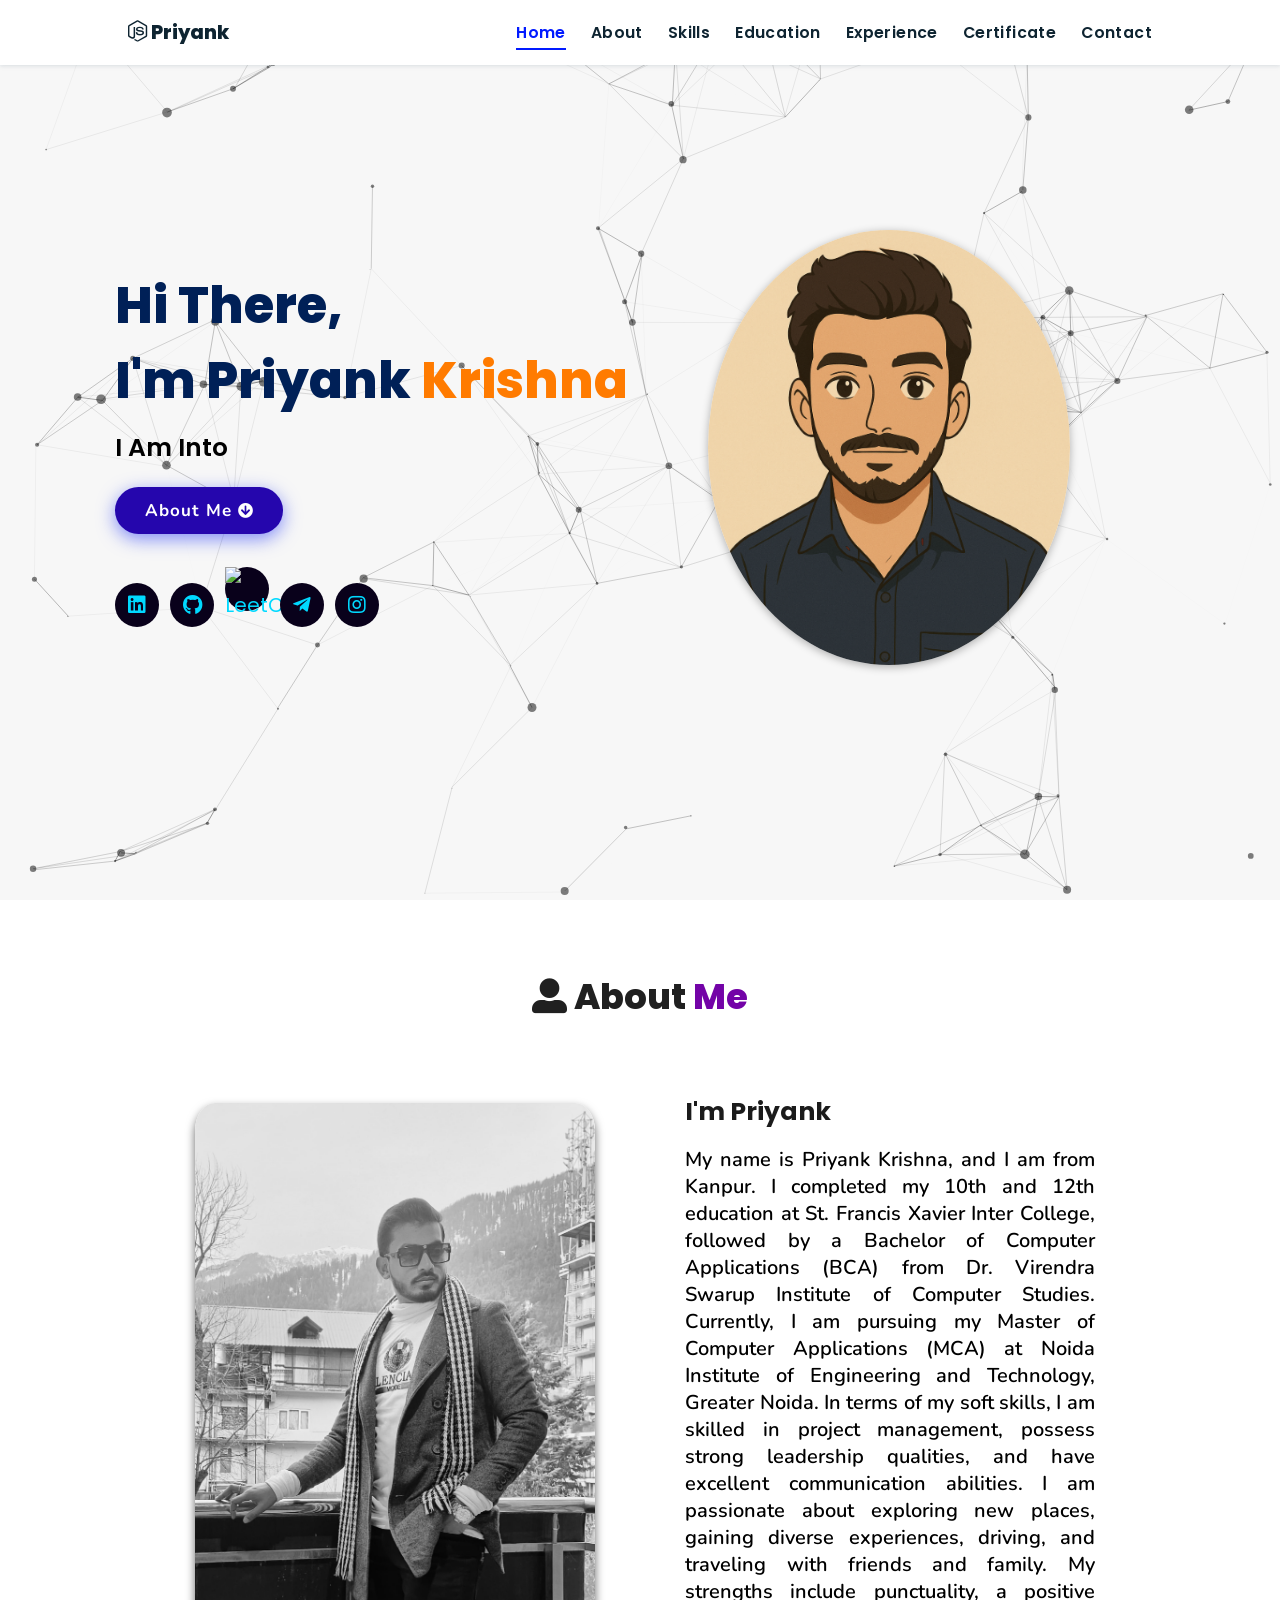
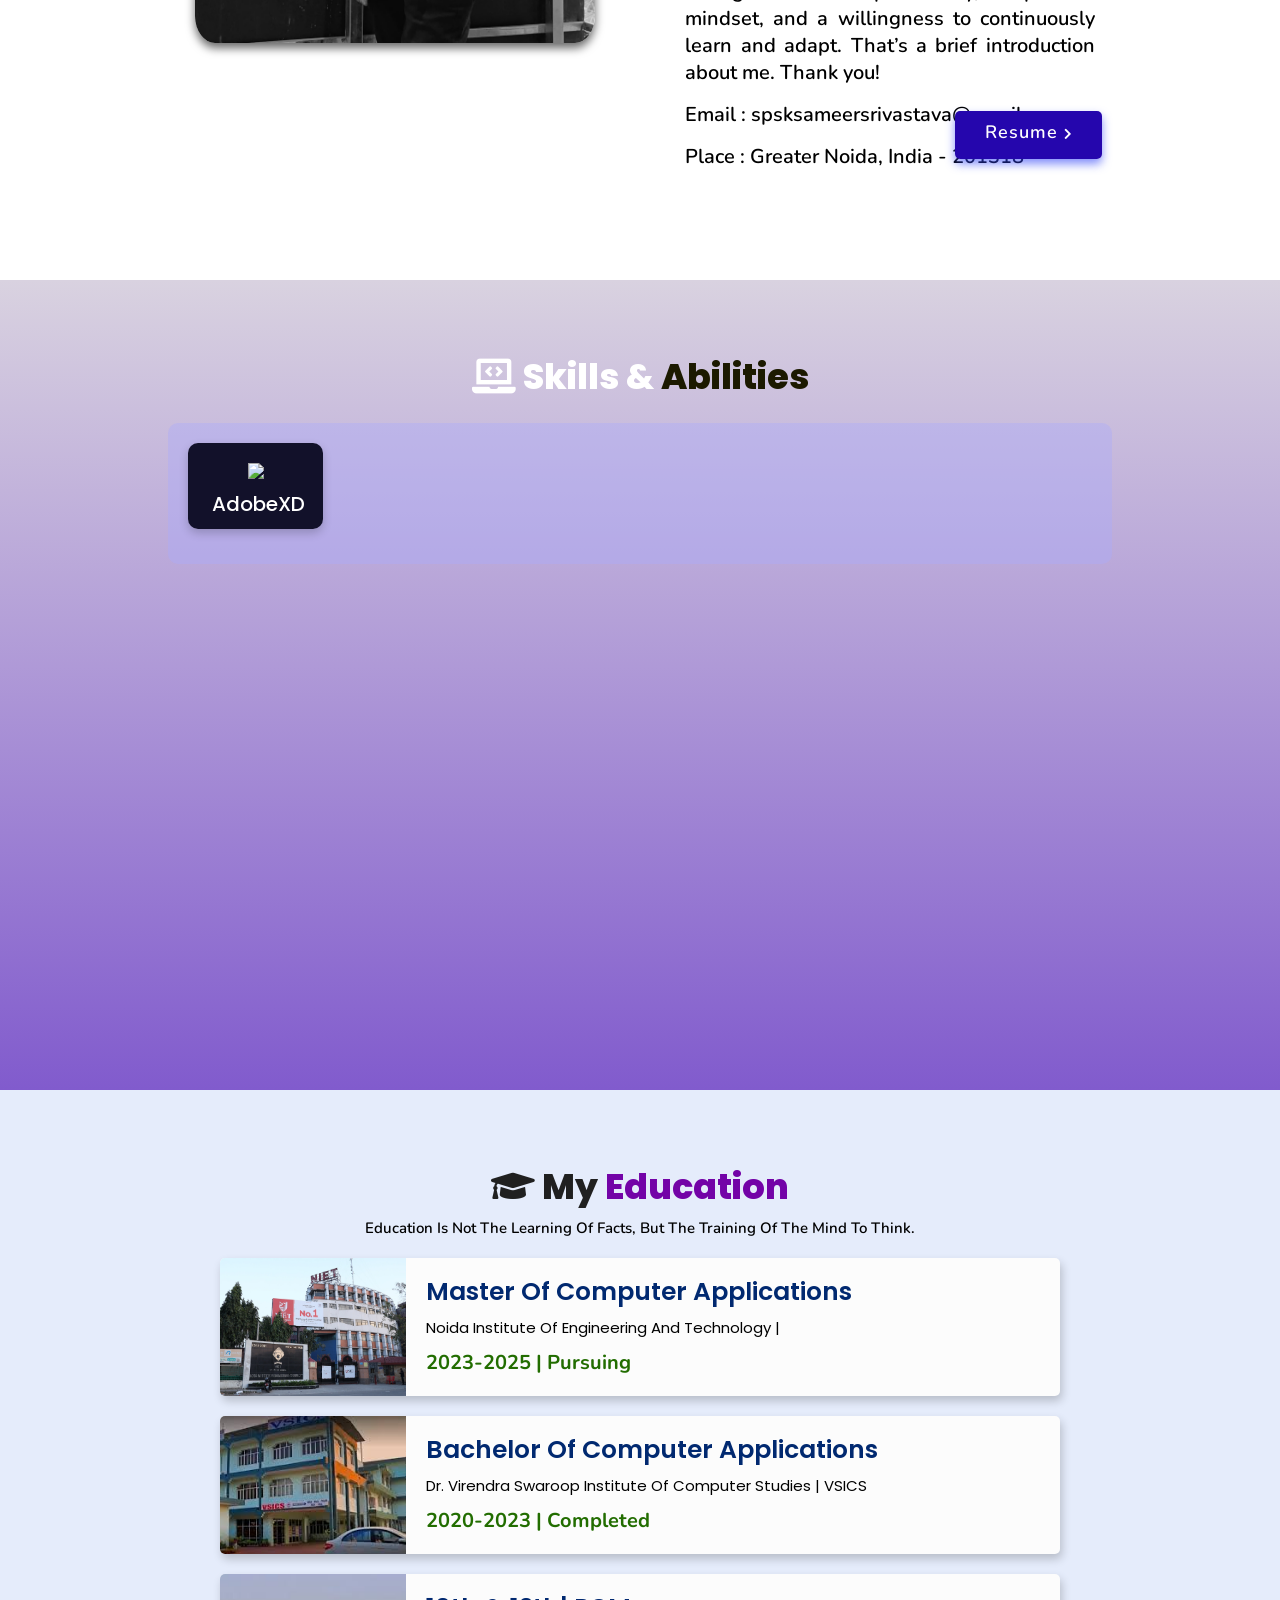
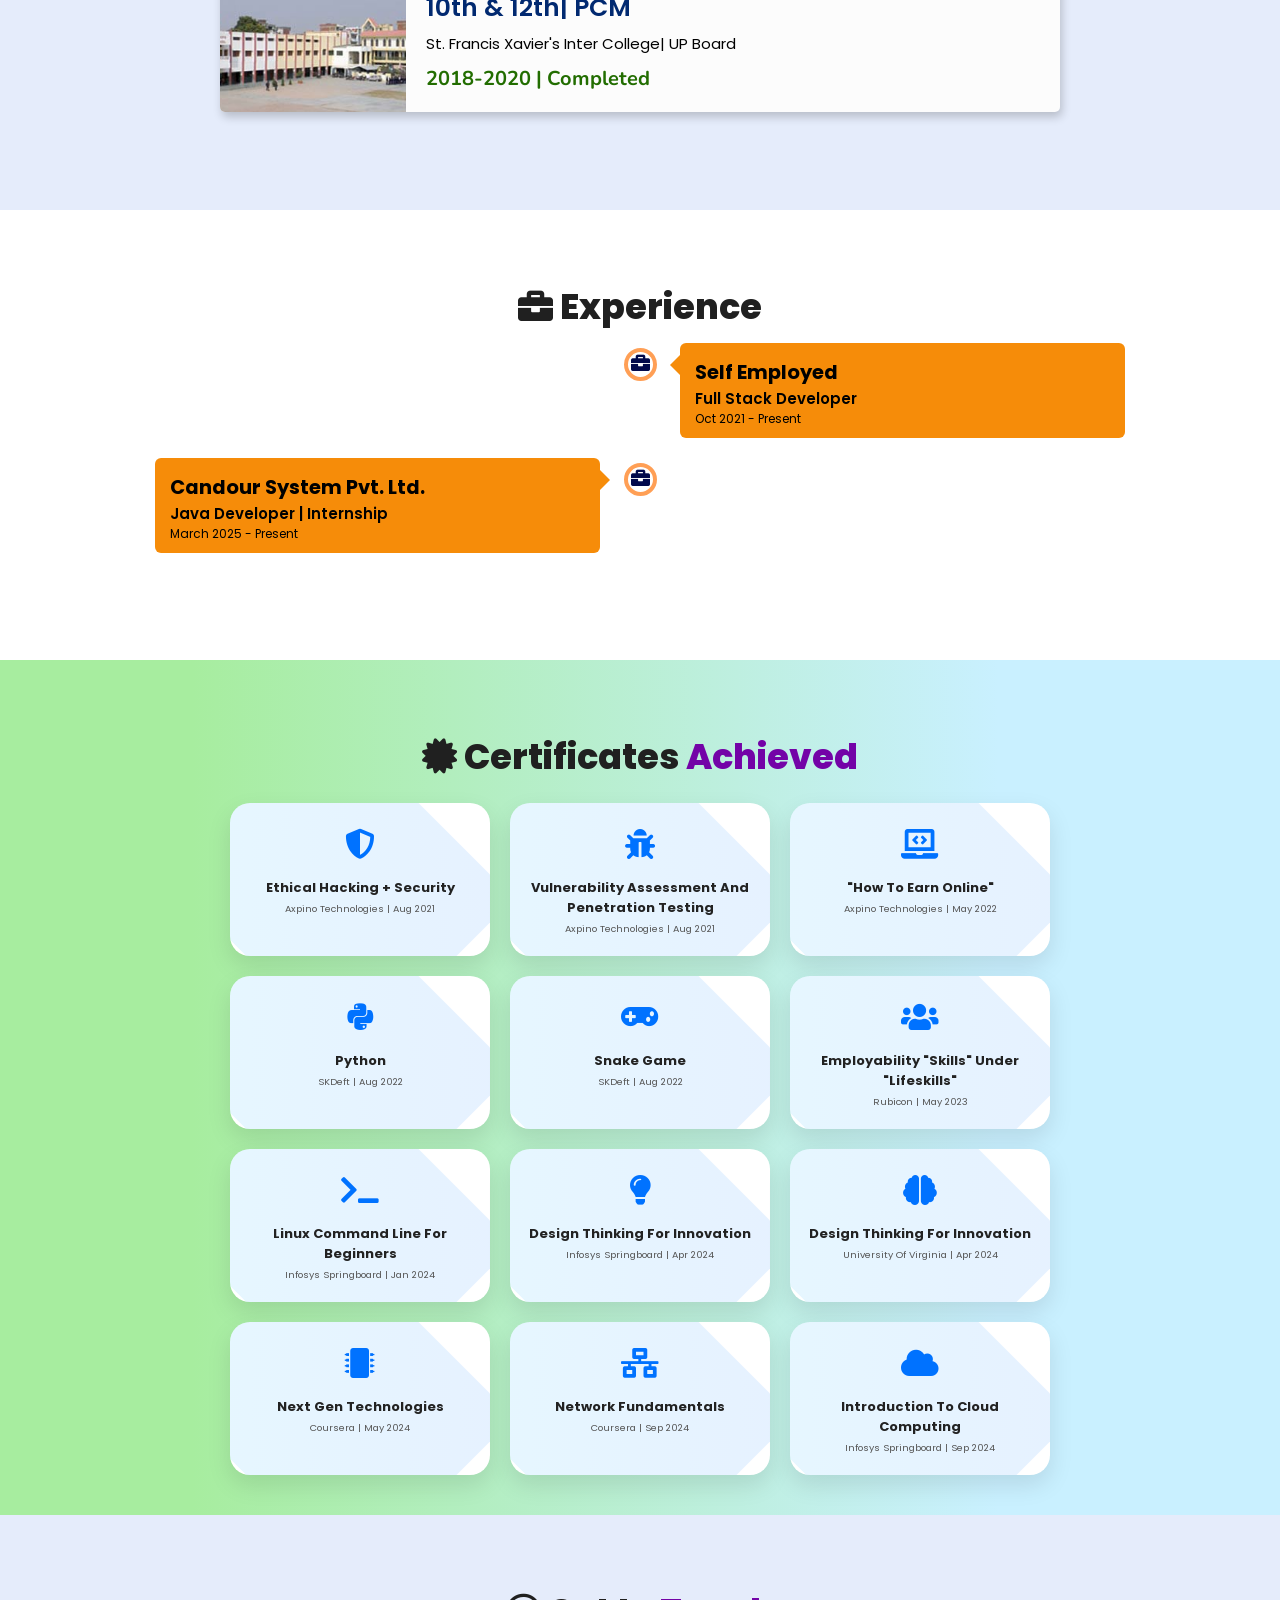
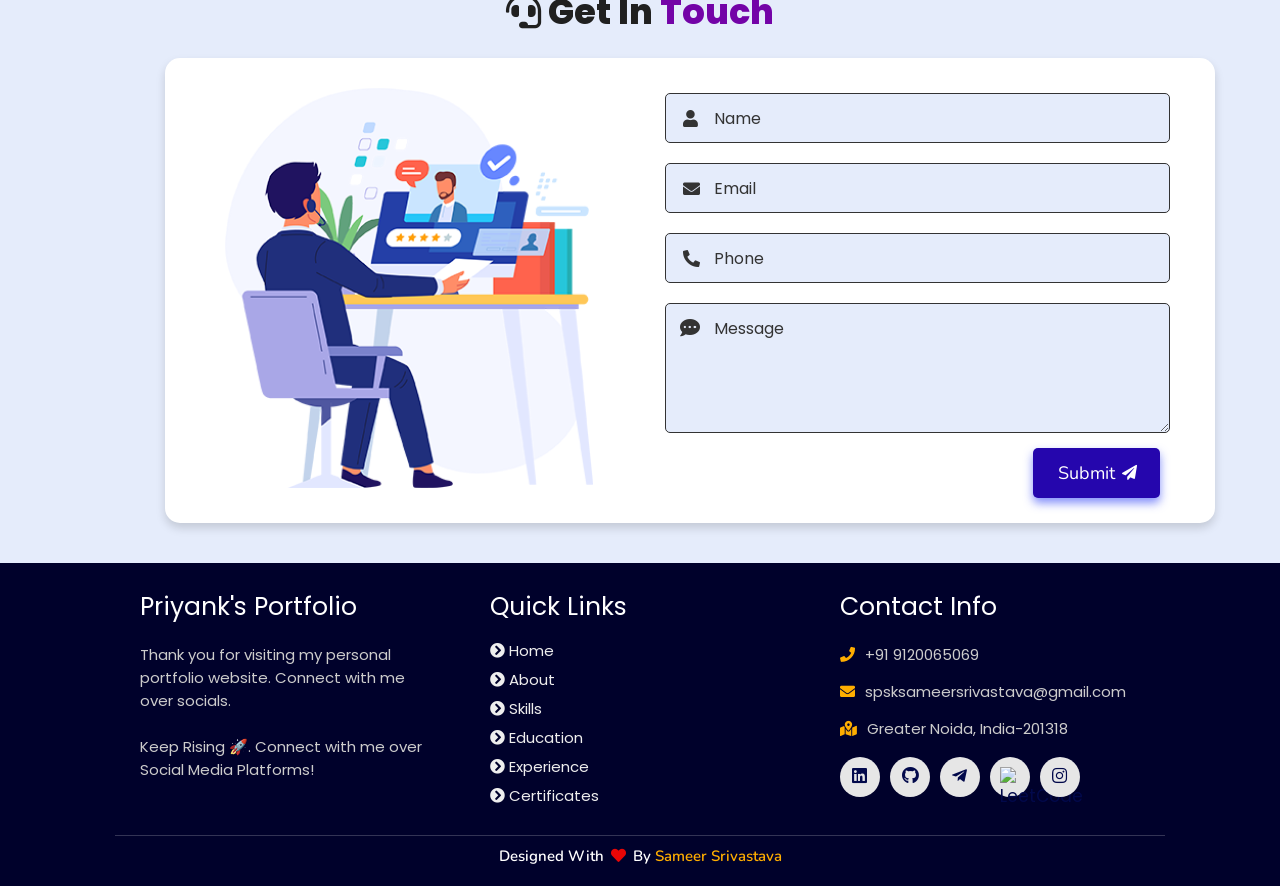
==== commit 2cbcb7ec: "Update index.html" ====
--- a/index.html
+++ b/index.html
@@ -507,7 +507,7 @@
               <a href="https://www.linkedin.com/in/priyank-krishna-/" class="fab fa-linkedin" aria-label="LinkedIn" target="_blank"></a>
               <a href="https://github.com/Priyank-Krishna" class="fab fa-github" aria-label="GitHub" target="_blank"></a>
               <a href="https://t.me/itzsam16" class="fab fa-telegram-plane" aria-label="Telehgram" target="_blank"></a>
-              <a class="leetcode" aria-label="LeetCode" href="https://leetcode.com/your-username" target="_blank">
+              <a class="leetcode" aria-label="LeetCode" href="https://leetcode.com/u/priyankklrishna/" target="_blank">
                 <img src="https://upload.wikimedia.org/wikipedia/commons/1/19/LeetCode_logo_black.png" alt="LeetCode" style="width:20px; height:20px;">
               </a>
             </li>
